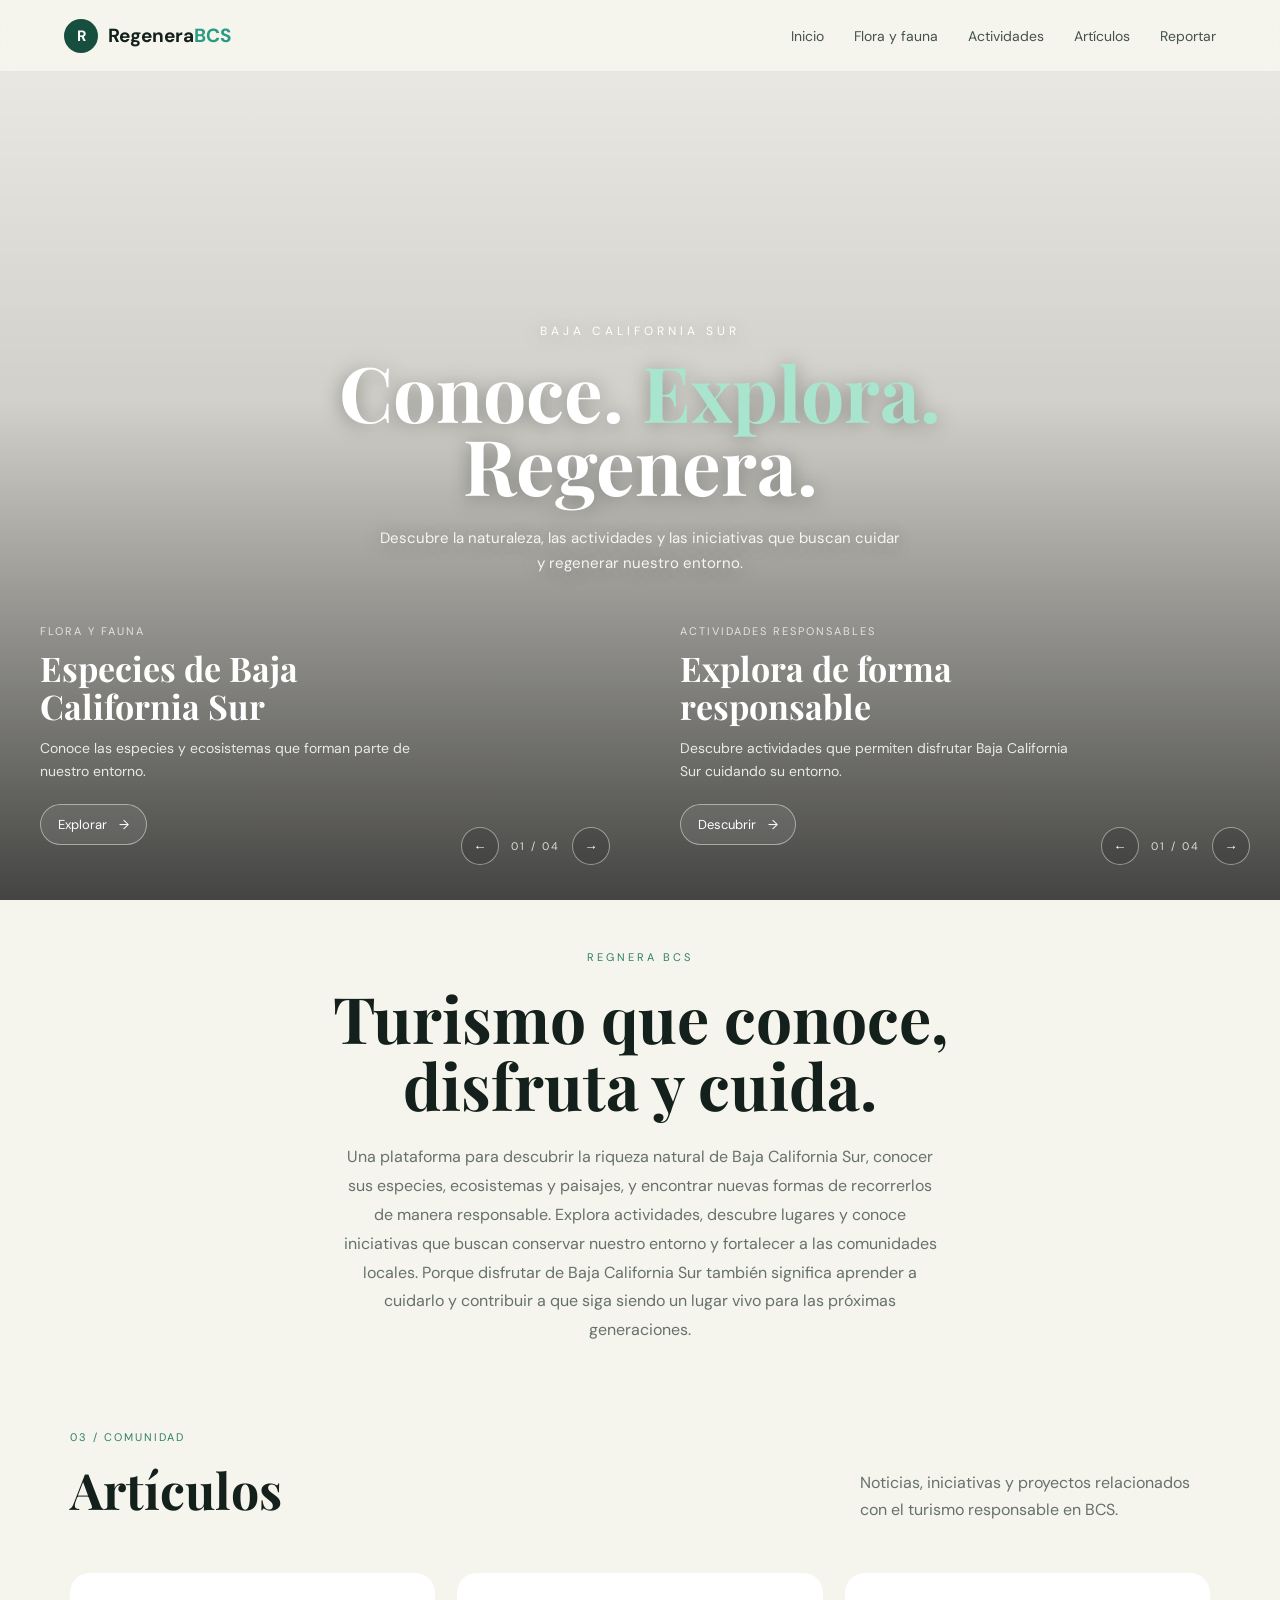
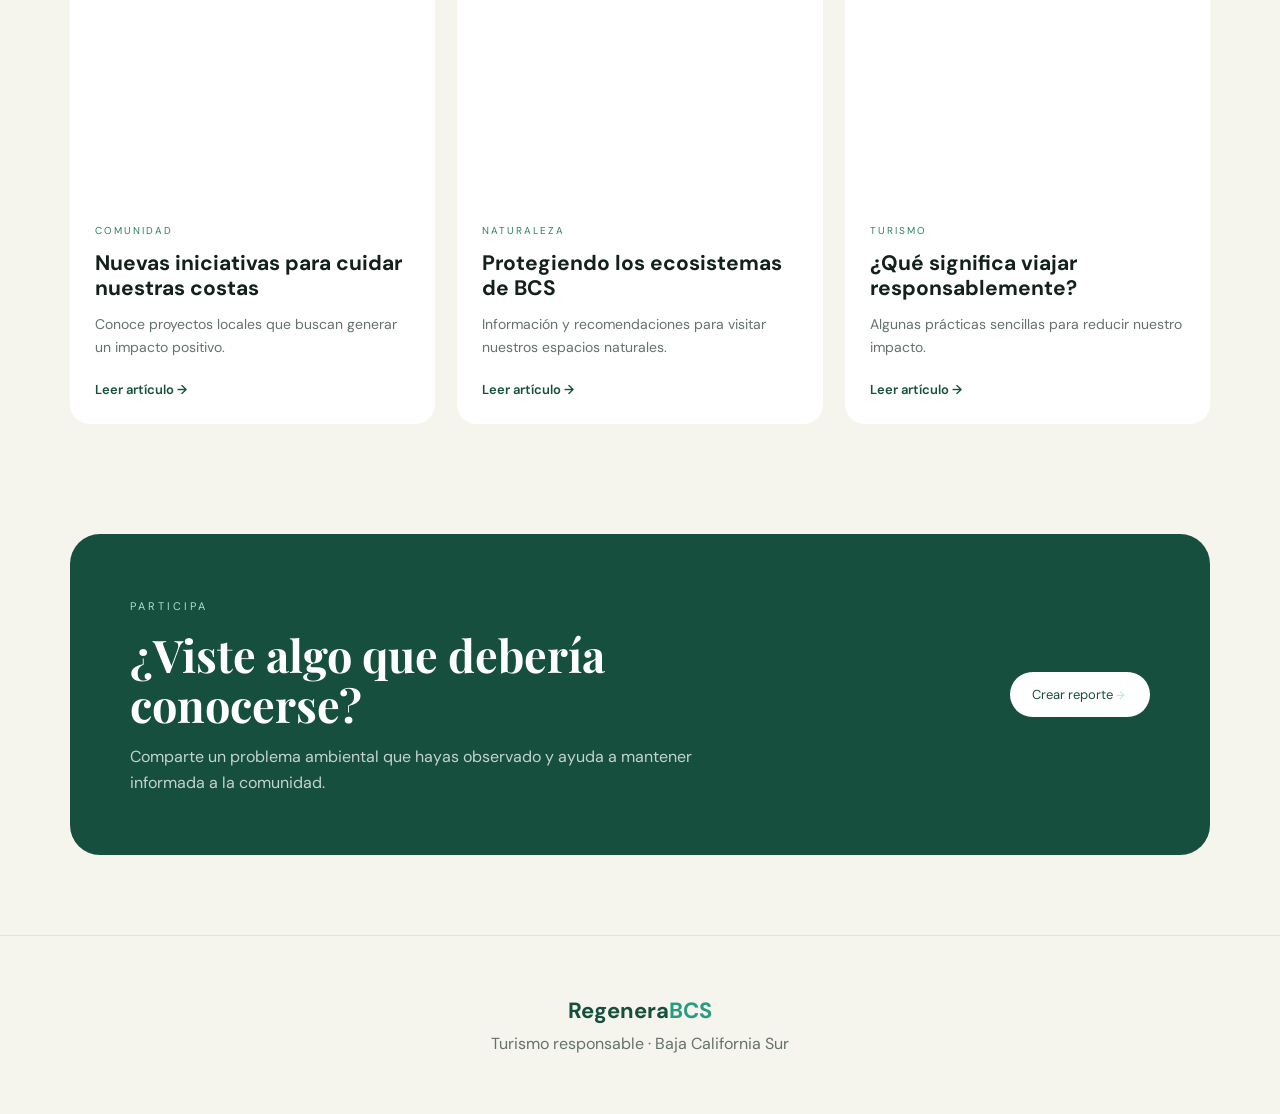
==== index.html @ f7240438 "se agrego logo.svg      se modifico la seccion flora y fauna y se movio a la parte superior" ====
<!DOCTYPE html>
<html lang="es">
<head>
    <meta charset="UTF-8">
    <meta name="viewport" content="width=device-width, initial-scale=1.0">

    <title>Regenera BCS</title>

    <link rel="stylesheet" href="style.css">
</head>

<body>

    <!-- TOPBAR -->
    <header class="topbar">

        <a href="#" class="logo">
            <span class="logo-mark">R</span>
            <span>Regenera<span>BCS</span></span>
        </a>

        <nav class="nav">
            <a href="#inicio">Inicio</a>
            <a href="#flora">Flora y fauna</a>
            <a href="#actividades">Actividades</a>
            <a href="#articulos">Artículos</a>
            <a href="#reporte">Reportar</a>
        </nav>

        <button class="menu-button" id="menuButton">
            ☰
        </button>

    </header>


    <!-- MENU MOBILE -->
    <nav class="mobile-menu" id="mobileMenu">
        <a href="#inicio">Inicio</a>
        <a href="#flora">Flora y fauna</a>
        <a href="#actividades">Actividades</a>
        <a href="#articulos">Artículos</a>
        <a href="#reporte">Reportar</a>
    </nav>


    <!-- HERO -->
    <main id="inicio">

        <section class="hero">

            <!-- TEXTO CENTRAL -->
            <div class="hero-content">

                <p class="hero-small">
                    BAJA CALIFORNIA SUR
                </p>

                <h1>
                    Conoce.
                    <span>Explora.</span>
                    Regenera.
                </h1>

                <p class="hero-description">
                    Descubre la naturaleza, las actividades y las iniciativas
                    que buscan cuidar y regenerar nuestro entorno.
                </p>

            </div>


            <!-- FLORA Y FAUNA -->
            <div class="hero-panel" id="floraPanel">

                <div class="panel-background"></div>

                <div class="panel-overlay"></div>

                <div class="panel-content">

                    <span class="panel-category">
                        Flora y fauna
                    </span>

                    <h2 id="floraTitle">
                        Especies de Baja California Sur
                    </h2>

                    <p id="floraDescription">
                        Conoce las especies y ecosistemas que forman parte
                        de nuestro entorno.
                    </p>

                    <a href="#flora" class="panel-button">
                        Explorar
                        <span>→</span>
                    </a>

                </div>

                <div class="panel-controls">

                    <button id="floraPrev">
                        ←
                    </button>

                    <div class="panel-counter">
                        <span id="floraCurrent">01</span>
                        /
                        <span id="floraTotal">04</span>
                    </div>

                    <button id="floraNext">
                        →
                    </button>

                </div>

            </div>


            <!-- ACTIVIDADES -->
            <div class="hero-panel" id="activityPanel">

                <div class="panel-background"></div>

                <div class="panel-overlay"></div>

                <div class="panel-content">

                    <span class="panel-category">
                        Actividades responsables
                    </span>

                    <h2 id="activityTitle">
                        Explora de forma responsable
                    </h2>

                    <p id="activityDescription">
                        Descubre actividades que permiten disfrutar
                        Baja California Sur cuidando su entorno.
                    </p>

                    <a href="#actividades" class="panel-button">
                        Descubrir
                        <span>→</span>
                    </a>

                </div>

                <div class="panel-controls">

                    <button id="activityPrev">
                        ←
                    </button>

                    <div class="panel-counter">
                        <span id="activityCurrent">01</span>
                        /
                        <span id="activityTotal">04</span>
                    </div>

                    <button id="activityNext">
                        →
                    </button>

                </div>

            </div>

        </section>


        <!-- INTRO -->
        <section class="intro">

            <div class="section-label">
                REGNERA BCS
            </div>

            <h2>
                Turismo que conoce,
                <br>
                disfruta y cuida.
            </h2>

            <p>
                Una plataforma para descubrir la riqueza natural de Baja California Sur, conocer sus especies, ecosistemas y paisajes, y encontrar nuevas formas de recorrerlos de manera responsable. Explora actividades, descubre lugares y conoce iniciativas que buscan conservar nuestro entorno y fortalecer a las comunidades locales. Porque disfrutar de Baja California Sur también significa aprender a cuidarlo y contribuir a que siga siendo un lugar vivo para las próximas generaciones.
            </p>

        </section>


       
        <!-- ARTICULOS -->
        <section class="articles-section" id="articulos">

            <div class="section-heading">

                <div>
                    <span>03 / COMUNIDAD</span>

                    <h2>
                        Artículos
                    </h2>
                </div>

                <p>
                    Noticias, iniciativas y proyectos relacionados
                    con el turismo responsable en BCS.
                </p>

            </div>


            <div class="articles-grid">

                <article class="article-card">

                    <div class="article-image image-one"></div>

                    <div class="article-content">

                        <span>
                            COMUNIDAD
                        </span>

                        <h3>
                            Nuevas iniciativas para cuidar nuestras costas
                        </h3>

                        <p>
                            Conoce proyectos locales que buscan generar
                            un impacto positivo.
                        </p>

                        <a href="#">
                            Leer artículo →
                        </a>

                    </div>

                </article>


                <article class="article-card">

                    <div class="article-image image-two"></div>

                    <div class="article-content">

                        <span>
                            NATURALEZA
                        </span>

                        <h3>
                            Protegiendo los ecosistemas de BCS
                        </h3>

                        <p>
                            Información y recomendaciones para visitar
                            nuestros espacios naturales.
                        </p>

                        <a href="#">
                            Leer artículo →
                        </a>

                    </div>

                </article>


                <article class="article-card">

                    <div class="article-image image-three"></div>

                    <div class="article-content">

                        <span>
                            TURISMO
                        </span>

                        <h3>
                            ¿Qué significa viajar responsablemente?
                        </h3>

                        <p>
                            Algunas prácticas sencillas para reducir
                            nuestro impacto.
                        </p>

                        <a href="#">
                            Leer artículo →
                        </a>

                    </div>

                </article>

            </div>

        </section>


        <!-- REPORTE -->
        <section class="report-section" id="reporte">

            <div>

                <span>
                    PARTICIPA
                </span>

                <h2>
                    ¿Viste algo que
                    debería conocerse?
                </h2>

                <p>
                    Comparte un problema ambiental que hayas observado
                    y ayuda a mantener informada a la comunidad.
                </p>

            </div>

            <a href="#" class="report-button">
                Crear reporte
                <span>→</span>
            </a>

        </section>

    </main>


    <!-- FOOTER -->
    <footer>

        <div class="footer-logo">
            Regenera<span>BCS</span>
        </div>

        <p>
            Turismo responsable · Baja California Sur
        </p>

    </footer>


    <script src="script.js"></script>

</body>
</html>
---- style.css ----
@import url('https://fonts.googleapis.com/css2?family=DM+Sans:wght@400;500;600;700&family=Playfair+Display:wght@500;600&display=swap');


:root {
    --green: #164f3d;
    --green-light: #2f8064;
    --cream: #f5f4ed;
    --white: #ffffff;
    --black: #14201b;
    --gray: #66716c;
}


* {
    margin: 0;
    padding: 0;
    box-sizing: border-box;
}


html {
    scroll-behavior: smooth;
}


body {
    font-family: "DM Sans", sans-serif;
    background: var(--cream);
    color: var(--black);
}


a {
    text-decoration: none;
    color: inherit;
}


/* =========================
   TOPBAR
========================= */

.topbar {
    position: fixed;
    top: 0;
    left: 0;

    width: 100%;
    height: 72px;

    padding: 0 5%;

    display: flex;
    align-items: center;
    justify-content: space-between;

    background: rgba(245, 244, 237, .85);
    backdrop-filter: blur(16px);

    border-bottom: 1px solid rgba(0,0,0,.06);

    z-index: 100;
}


.logo {
    display: flex;
    align-items: center;
    gap: 10px;

    font-weight: 700;
    font-size: 19px;
}


.logo > span:last-child span {
    color: #299b83;
}


.logo-mark {
    width: 34px;
    height: 34px;

    display: grid;
    place-items: center;

    border-radius: 50%;

    background: var(--green);
    color: white;

    font-size: 15px;
}


.nav {
    display: flex;
    gap: 30px;
}


.nav a {
    font-size: 14px;
    color: #45524c;

    transition: color .25s ease;
}


.nav a:hover {
    color: var(--green-light);
}


.menu-button {
    display: none;

    border: none;
    background: none;

    font-size: 24px;
    cursor: pointer;
}


/* =========================
   MOBILE MENU
========================= */

.mobile-menu {
    position: fixed;

    top: 72px;
    left: 0;

    width: 100%;

    padding: 20px;

    background: var(--cream);

    display: none;
    flex-direction: column;
    gap: 18px;

    z-index: 99;

    border-bottom: 1px solid rgba(0,0,0,.08);
}


.mobile-menu.active {
    display: flex;
}


/* =========================
   HERO
========================= */

.hero {
    position: relative;

    min-height: 100vh;

    padding-top: 72px;

    display: grid;

    grid-template-columns: 1fr 1fr;

    overflow: hidden;
}


/* TEXTO CENTRAL */

.hero-content {
    position: absolute;

    z-index: 20;

    left: 50%;
    top: 50%;

    transform: translate(-50%, -50%);

    width: min(700px, 80%);

    text-align: center;

    color: white;

    pointer-events: none;

    text-shadow: 0 2px 20px rgba(0,0,0,.35);
}


.hero-small {
    font-size: 12px;
    letter-spacing: 4px;

    margin-bottom: 16px;
}


.hero h1 {
    font-family: "Playfair Display", serif;

    font-size: clamp(50px, 6vw, 90px);

    line-height: .95;
}


.hero h1 span {
    color: #a9e4ce;
}


.hero-description {
    max-width: 520px;

    margin: 25px auto 0;

    font-size: 15px;

    line-height: 1.7;

    color: rgba(255,255,255,.9);
}


/* =========================
   HERO PANELS
========================= */

.hero-panel {
    position: relative;

    height: calc(100vh - 72px);

    overflow: hidden;

    color: white;

    cursor: pointer;
}


.panel-background {
    position: absolute;

    inset: -5%;

    background-size: cover;
    background-position: center;

    transition:
        opacity .9s ease,
        transform 1.4s cubic-bezier(.2,.7,.2,1);

    transform: scale(1.04);
}


.hero-panel:hover .panel-background {
    transform: scale(1.08);
}


.panel-overlay {
    position: absolute;

    inset: 0;

    background:
        linear-gradient(
            to bottom,
            rgba(0,0,0,.05),
            rgba(0,0,0,.15) 40%,
            rgba(0,0,0,.72)
        );

    z-index: 1;
}


.panel-content {
    position: absolute;

    left: 40px;
    bottom: 55px;

    max-width: 390px;

    z-index: 5;

    transition: transform .4s ease;
}


.hero-panel:hover .panel-content {
    transform: translateY(-8px);
}


.panel-category {
    display: block;

    margin-bottom: 12px;

    font-size: 11px;

    text-transform: uppercase;

    letter-spacing: 2px;

    color: rgba(255,255,255,.75);
}


.panel-content h2 {
    font-family: "Playfair Display", serif;

    font-size: 34px;

    line-height: 1.1;

    margin-bottom: 12px;
}


.panel-content p {
    font-size: 14px;

    line-height: 1.6;

    color: rgba(255,255,255,.85);

    margin-bottom: 22px;
}


.panel-button {
    display: inline-flex;

    align-items: center;
    gap: 12px;

    padding: 11px 17px;

    border: 1px solid rgba(255,255,255,.45);

    border-radius: 50px;

    font-size: 13px;

    background: rgba(255,255,255,.08);

    backdrop-filter: blur(8px);

    transition:
        background .3s ease,
        gap .3s ease;
}


.panel-button:hover {
    background: rgba(255,255,255,.2);

    gap: 18px;
}


/* CONTROLES */

.panel-controls {
    position: absolute;

    right: 30px;
    bottom: 35px;

    z-index: 10;

    display: flex;

    align-items: center;

    gap: 12px;
}


.panel-controls button {
    width: 38px;
    height: 38px;

    border-radius: 50%;

    border: 1px solid rgba(255,255,255,.45);

    background: rgba(0,0,0,.12);

    color: white;

    cursor: pointer;

    backdrop-filter: blur(8px);

    transition:
        background .25s ease,
        transform .25s ease;
}


.panel-controls button:hover {
    background: rgba(255,255,255,.2);

    transform: scale(1.08);
}


.panel-counter {
    font-size: 11px;

    letter-spacing: 2px;

    color: rgba(255,255,255,.8);
}


/* =========================
   INTRO
========================= */

.intro {
    max-width: 900px;

    margin: auto;

    padding: 50px 30px;

    text-align: center;
}


.section-label {
    color: var(--green-light);

    font-size: 11px;

    letter-spacing: 3px;

    margin-bottom: 20px;
}


.intro h2 {
    font-family: "Playfair Display", serif;

    font-size: clamp(38px, 5vw, 64px);

    line-height: 1.05;

    margin-bottom: 25px;
}


.intro p {
    max-width: 600px;

    margin: auto;

    color: var(--gray);

    line-height: 1.8;
}


/* =========================
   CONTENT
========================= */

.content-section,
.articles-section {
    max-width: 1200px;

    margin: auto;

    padding: 30px 30px;
}


.section-heading {
    display: flex;

    justify-content: space-between;

    gap: 50px;

    margin-bottom: 50px;
}


.section-heading span {
    font-size: 11px;

    letter-spacing: 2px;

    color: var(--green-light);
}


.section-heading h2 {
    font-family: "Playfair Display", serif;

    font-size: 50px;

    margin-top: 10px;
}


.section-heading p {
    max-width: 350px;

    color: var(--gray);

    line-height: 1.7;

    align-self: end;
}


.simple-placeholder {
    height: 300px;

    display: grid;
    place-items: center;

    border-radius: 25px;

    background: #e8e8df;

    color: #7b827e;
}


/* =========================
   ARTICLES
========================= */

.articles-grid {
    display: grid;

    grid-template-columns: repeat(3, 1fr);

    gap: 22px;
}


.article-card {
    overflow: hidden;

    background: white;

    border-radius: 20px;

    transition:
        transform .35s ease,
        box-shadow .35s ease;
}


.article-card:hover {
    transform: translateY(-7px);

    box-shadow: 0 20px 50px rgba(0,0,0,.08);
}


.article-image {
    height: 220px;

    background-size: cover;

    background-position: center;
}


.image-one {
    background-image:
        url("https://images.unsplash.com/photo-1516690561799-46d8f74f9abf?auto=format&fit=crop&w=1000&q=80");
}


.image-two {
    background-image:
        url("https://images.unsplash.com/photo-1469474968028-56623f02e42e?auto=format&fit=crop&w=1000&q=80");
}


.image-three {
    background-image:
        url("https://images.unsplash.com/photo-1500534623283-312aade485b7?auto=format&fit=crop&w=1000&q=80");
}


.article-content {
    padding: 25px;
}


.article-content > span {
    font-size: 10px;

    letter-spacing: 2px;

    color: var(--green-light);
}


.article-content h3 {
    margin: 12px 0;

    font-size: 21px;

    line-height: 1.2;
}


.article-content p {
    color: var(--gray);

    font-size: 14px;

    line-height: 1.6;

    margin-bottom: 20px;
}


.article-content a {
    color: var(--green);

    font-size: 13px;

    font-weight: 600;
}


/* =========================
   REPORT
========================= */

.report-section {
    max-width: 1140px;

    margin: 80px auto;

    padding: 60px;

    border-radius: 30px;

    background: var(--green);

    color: white;

    display: flex;

    justify-content: space-between;

    align-items: center;

    gap: 40px;
}


.report-section > div {
    max-width: 600px;
}


.report-section span {
    font-size: 11px;

    letter-spacing: 3px;

    color: #a9e4ce;
}


.report-section h2 {
    font-family: "Playfair Display", serif;

    font-size: 45px;

    line-height: 1.1;

    margin: 15px 0;
}


.report-section p {
    color: rgba(255,255,255,.75);

    line-height: 1.6;
}


.report-button {
    flex-shrink: 0;

    padding: 14px 22px;

    border-radius: 50px;

    background: white;

    color: var(--green);

    font-size: 13px;

    transition: transform .3s ease;
}


.report-button:hover {
    transform: translateY(-3px);
}


/* =========================
   FOOTER
========================= */

footer {
    padding: 60px 30px;

    text-align: center;

    border-top: 1px solid rgba(0,0,0,.08);

    color: var(--gray);
}


.footer-logo {
    font-size: 22px;

    font-weight: 700;

    color: var(--green);

    margin-bottom: 8px;
}


.footer-logo span {
    color: #299b83;
}


/* =========================
   RESPONSIVE
========================= */

@media (max-width: 800px) {

    .nav {
        display: none;
    }

    .menu-button {
        display: block;
    }


    .hero {
        grid-template-columns: 1fr;

        min-height: 100svh;
    }


    .hero-panel {
        height: 50svh;

        min-height: 350px;
    }


    .hero-content {
        top: 25%;

        width: 90%;
    }


    .hero h1 {
        font-size: 48px;
    }


    .hero-description {
        display: none;
    }


    .panel-content {
        left: 25px;

        bottom: 30px;

        max-width: 280px;
    }


    .panel-content h2 {
        font-size: 27px;
    }


    .panel-controls {
        right: 20px;

        bottom: 25px;
    }


    .section-heading {
        flex-direction: column;

        gap: 20px;
    }


    .section-heading h2 {
        font-size: 40px;
    }


    .articles-grid {
        grid-template-columns: 1fr;
    }


    .report-section {
        margin: 50px 20px;

        padding: 40px 30px;

        flex-direction: column;

        align-items: flex-start;
    }


    .report-section h2 {
        font-size: 38px;
    }

}


@media (max-width: 500px) {

    .hero-content {
        top: 22%;
    }


    .hero h1 {
        font-size: 42px;
    }


    .hero-small {
        letter-spacing: 2px;
    }


    .panel-content p {
        display: none;
    }


    .intro {
        padding: 100px 25px;
    }

}
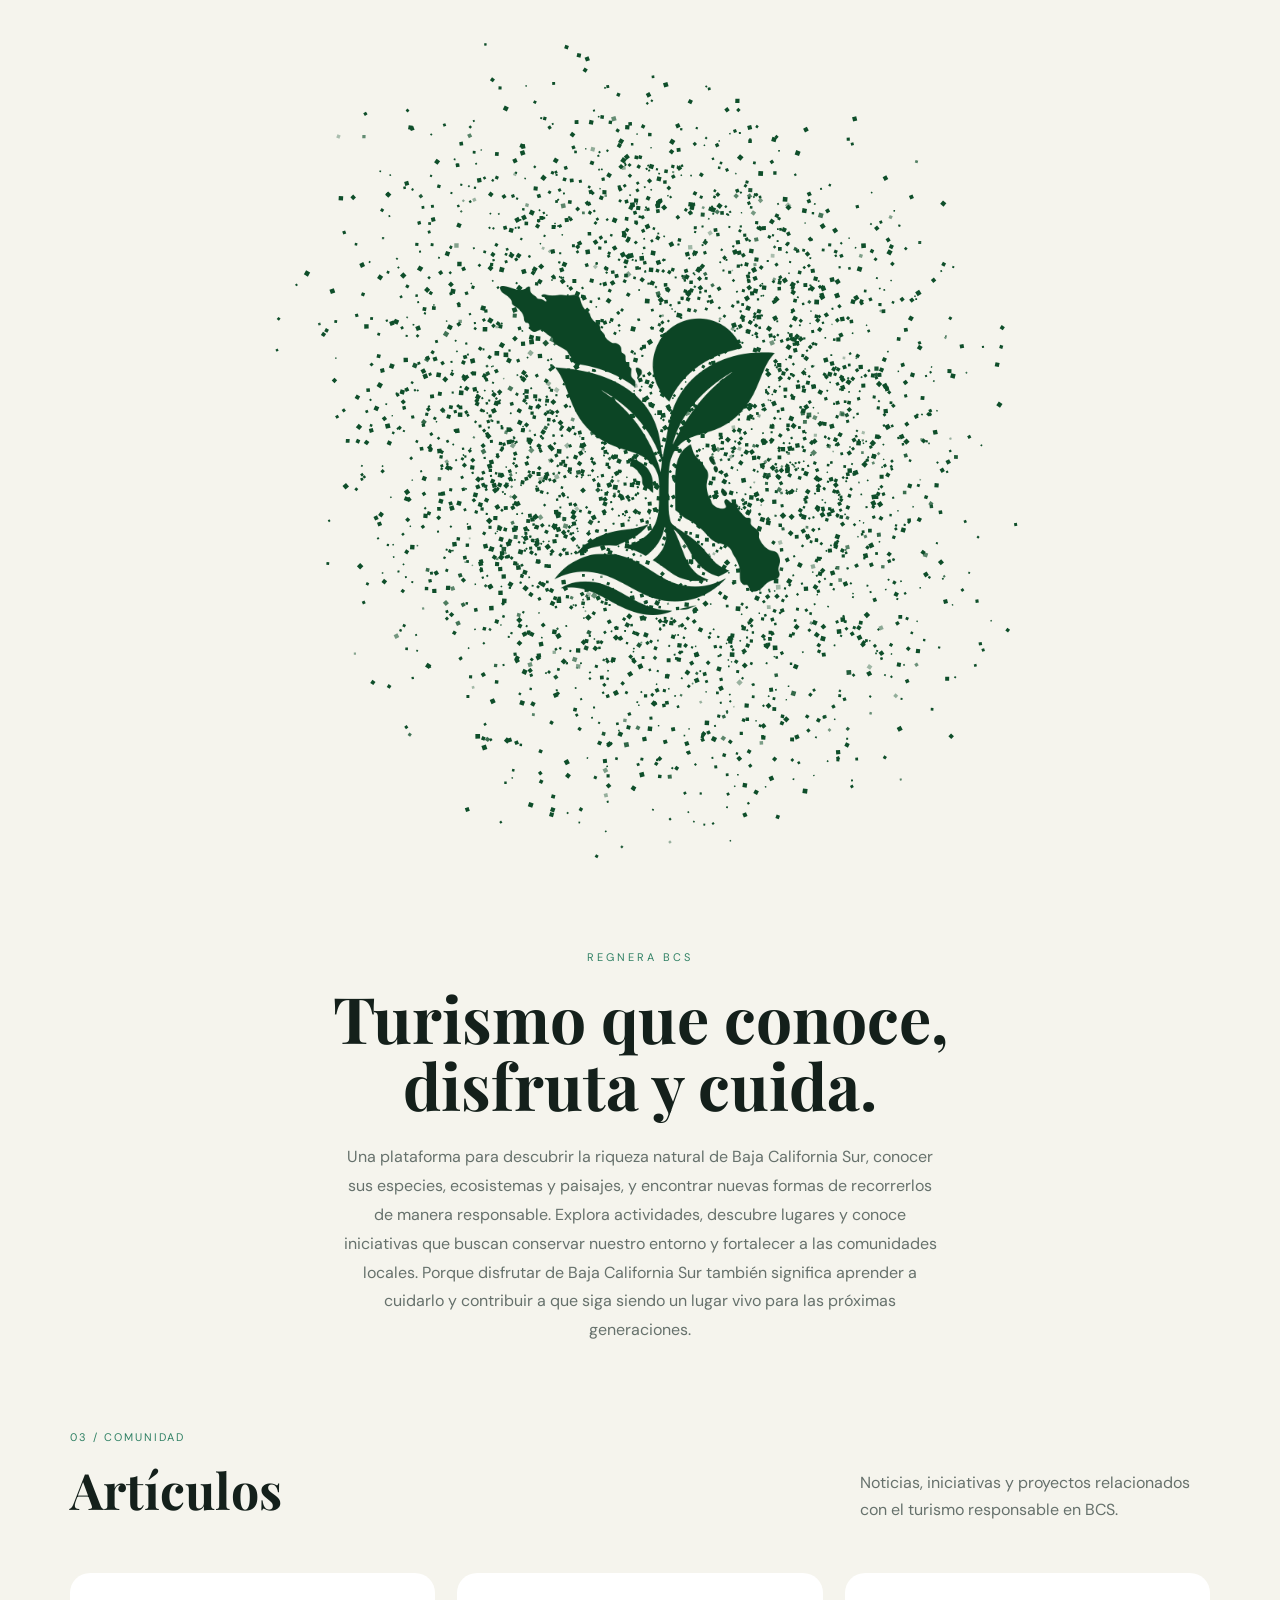
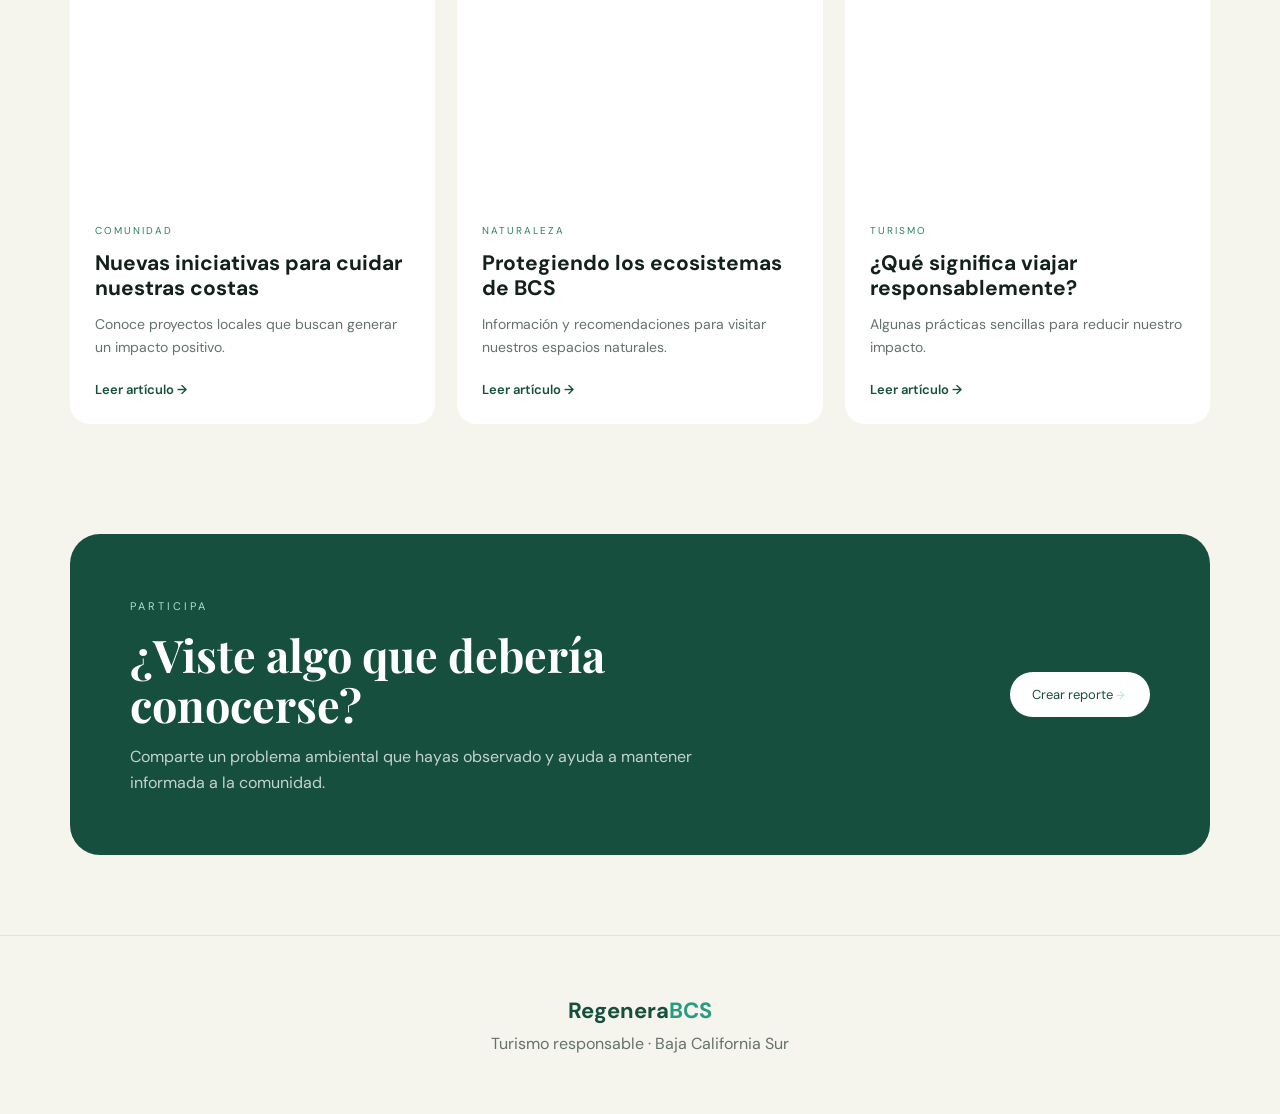
==== commit b2853bdb: "se agrego logo y splash screen sencilla" ====
--- a/index.html
+++ b/index.html
@@ -10,12 +10,20 @@
 </head>
 
 <body>
-
+    <div class="splash-screen" id="splashScreen">
+        <canvas id="splashCanvas"></canvas>
+
+        <div class="splash-logo">
+            <img src="path1521.png" alt="Regenera BCS">
+        </div>
+    </div>
     <!-- TOPBAR -->
     <header class="topbar">
 
         <a href="#" class="logo">
-            <span class="logo-mark">R</span>
+            <span class="logo-mark">
+                <img src="path1521.png" alt="Logo">
+            </span>
             <span>Regenera<span>BCS</span></span>
         </a>
 
--- a/style.css
+++ b/style.css
@@ -79,18 +79,33 @@
 
 
 .logo-mark {
-    width: 34px;
-    height: 34px;
-
-    display: grid;
-    place-items: center;
-
-    border-radius: 50%;
-
-    background: var(--green);
-    color: white;
-
-    font-size: 15px;
+    display: flex;
+    align-items: center;
+    justify-content: center;
+    flex-shrink: 0;
+    height: 38px;
+    width: auto;
+    transition: transform .35s cubic-bezier(.2,.7,.2,1);
+}
+
+.logo-mark img {
+    display: block;
+    width: auto;
+    height: 100%;
+    max-width: 100%;
+    object-fit: contain;
+    filter: brightness(.85);
+    transition:
+        transform .35s cubic-bezier(.2,.7,.2,1),
+        filter .35s ease;
+}
+
+.logo-mark:hover {
+    transform: translateY(-1px) scale(1.04);
+}
+
+.logo-mark:hover img {
+    filter: brightness(1);
 }
 
 
@@ -890,4 +905,80 @@
         padding: 100px 25px;
     }
 
+}
+
+/* =====================================================
+   SPLASH SCREEN
+===================================================== */
+
+.splash-screen {
+    position: fixed;
+    inset: 0;
+    z-index: 9999;
+    display: flex;
+    align-items: center;
+    justify-content: center;
+    background: var(--cream);
+    overflow: hidden;
+    transition:
+        opacity .9s ease,
+        visibility .9s ease;
+}
+
+.splash-screen.finished {
+    opacity: 0;
+    visibility: hidden;
+    pointer-events: none;
+}
+
+#splashCanvas {
+    position: absolute;
+    inset: 0;
+    width: 100%;
+    height: 100%;
+}
+
+.splash-logo {
+    position: relative;
+    z-index: 2;
+    width: min(280px, 55vw);
+    display: flex;
+    align-items: center;
+    justify-content: center;
+    pointer-events: none;
+}
+
+.splash-logo img {
+    display: block;
+    width: 100%;
+    height: auto;
+    object-fit: contain;
+    filter: brightness(.88);
+    opacity: 0;
+    transform: scale(.82);
+    animation: splashLogoAppear 1.2s cubic-bezier(.2,.7,.2,1) forwards;
+}
+
+@keyframes splashLogoAppear {
+    0% {
+        opacity: 0;
+        transform: scale(.82);
+    }
+
+    60% {
+        opacity: 1;
+    }
+
+    100% {
+        opacity: 1;
+        transform: scale(1);
+    }
+}
+
+@media (max-width: 500px) {
+
+    .splash-logo {
+        width: min(220px, 65vw);
+    }
+
 }
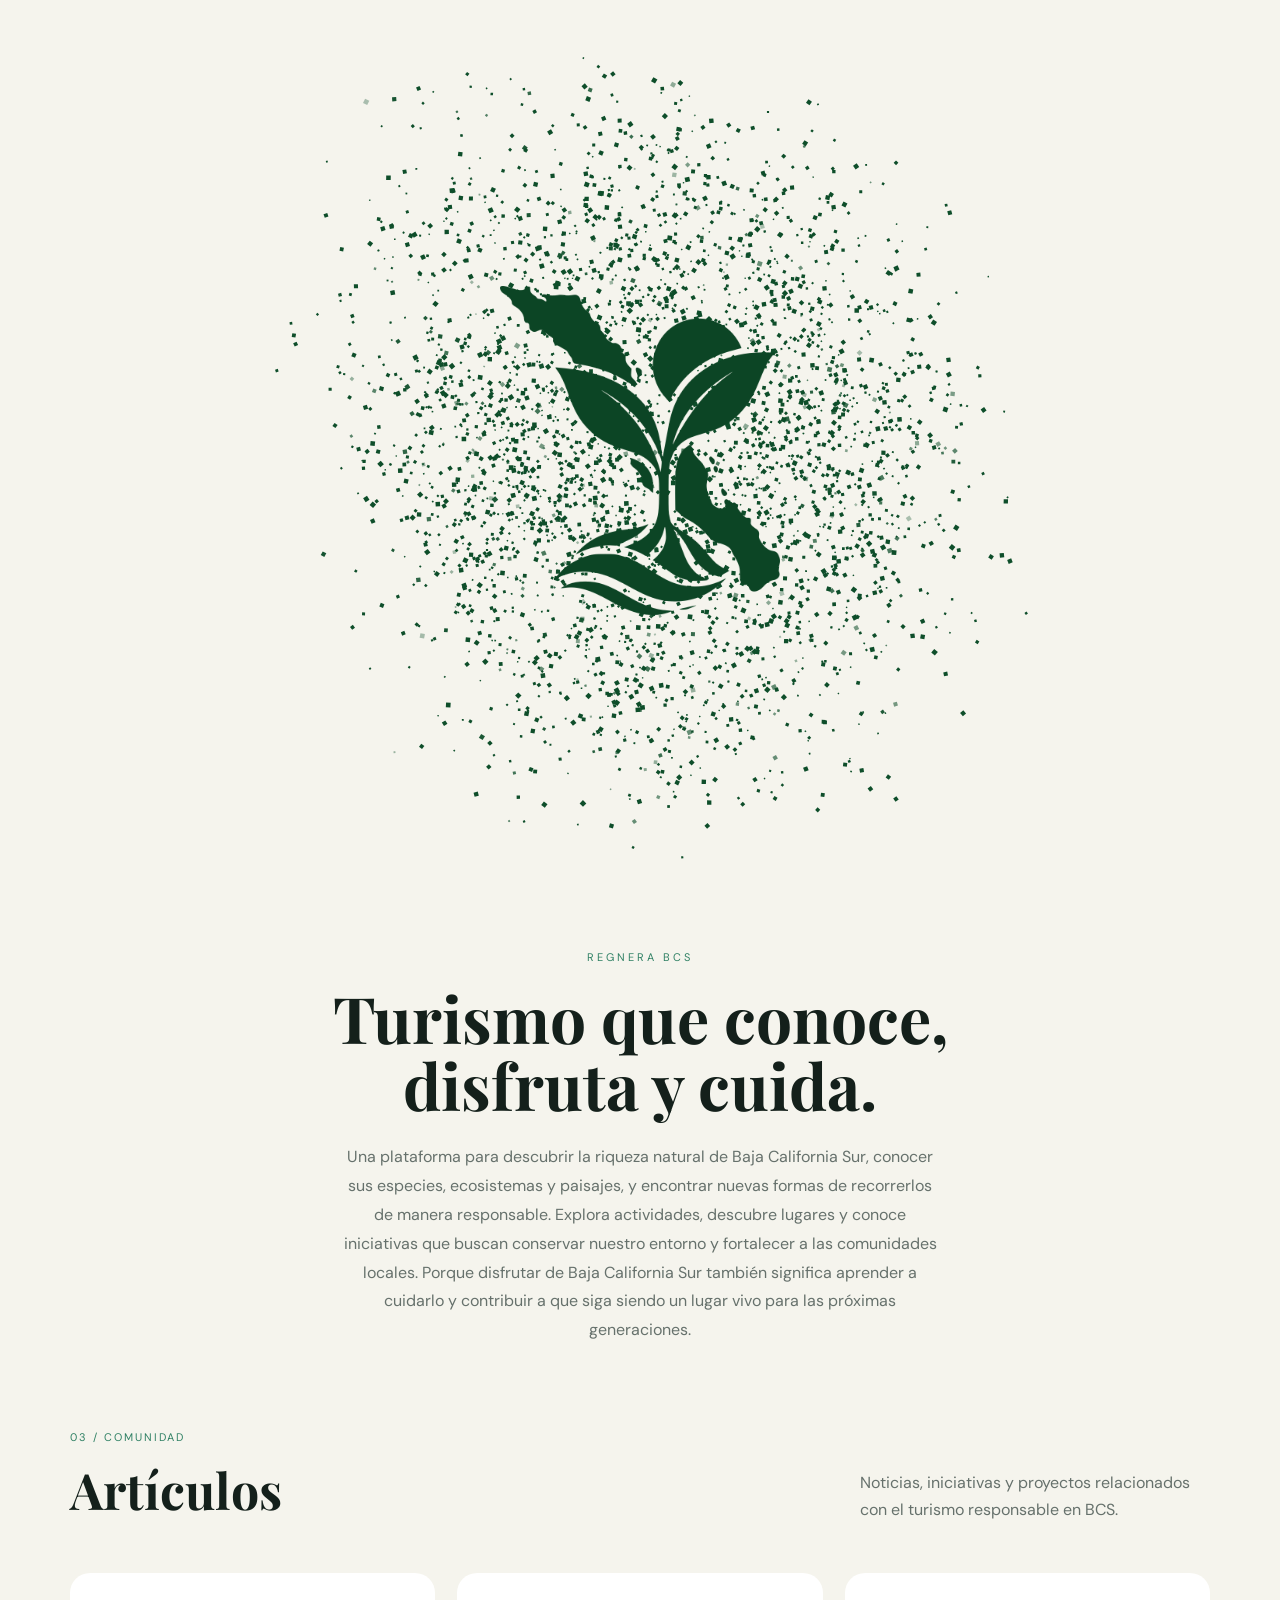
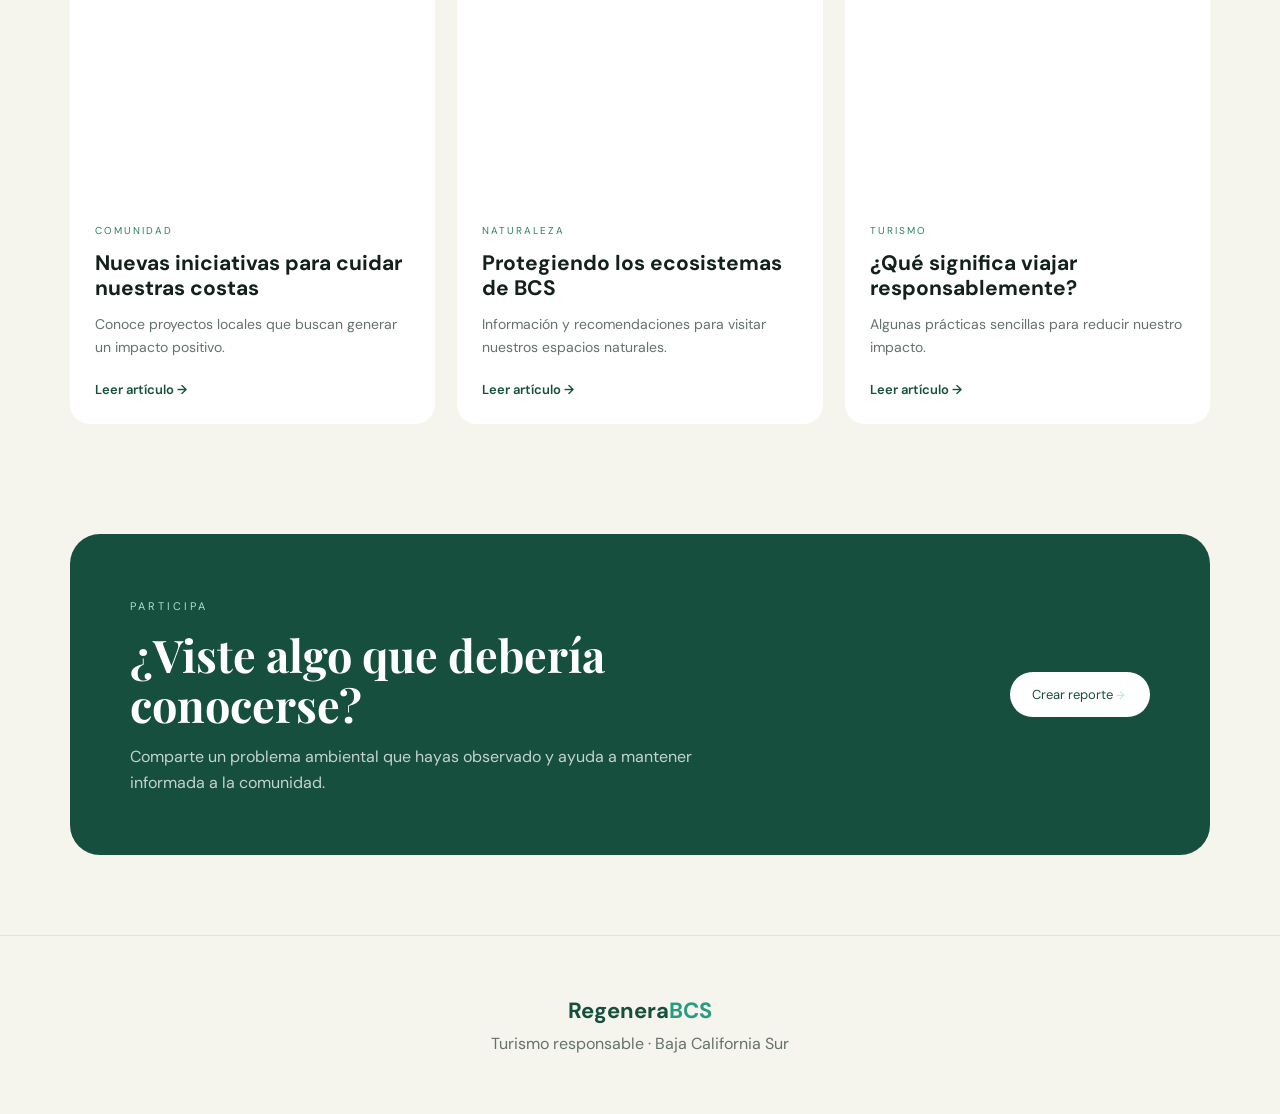
==== commit 148c8572: "feat: agregar páginas de flora, actividades y artículos" ====
--- a/index.html
+++ b/index.html
@@ -29,9 +29,9 @@
 
         <nav class="nav">
             <a href="#inicio">Inicio</a>
-            <a href="#flora">Flora y fauna</a>
-            <a href="#actividades">Actividades</a>
-            <a href="#articulos">Artículos</a>
+            <a href="flora.html">Flora y fauna</a>
+            <a href="actividades.html">Actividades</a>
+            <a href="articulos.html">Artículos</a>
             <a href="#reporte">Reportar</a>
         </nav>
 
@@ -100,7 +100,7 @@
                         de nuestro entorno.
                     </p>
 
-                    <a href="#flora" class="panel-button">
+                    <a href="flora.html" class="panel-button">
                         Explorar
                         <span>→</span>
                     </a>
@@ -150,7 +150,7 @@
                         Baja California Sur cuidando su entorno.
                     </p>
 
-                    <a href="#actividades" class="panel-button">
+                    <a href="actividades.html" class="panel-button">
                         Descubrir
                         <span>→</span>
                     </a>
@@ -210,7 +210,9 @@
                     <span>03 / COMUNIDAD</span>
 
                     <h2>
-                        Artículos
+                        <a href="articulos.html">
+                            Artículos
+                        </a>
                     </h2>
                 </div>
 
@@ -243,7 +245,7 @@
                             un impacto positivo.
                         </p>
 
-                        <a href="#">
+                        <a href="articulos.html">
                             Leer artículo →
                         </a>
 
@@ -271,7 +273,7 @@
                             nuestros espacios naturales.
                         </p>
 
-                        <a href="#">
+                        <a href="articulos.html">
                             Leer artículo →
                         </a>
 
@@ -299,7 +301,7 @@
                             nuestro impacto.
                         </p>
 
-                        <a href="#">
+                        <a href="articulos.html">
                             Leer artículo →
                         </a>
 
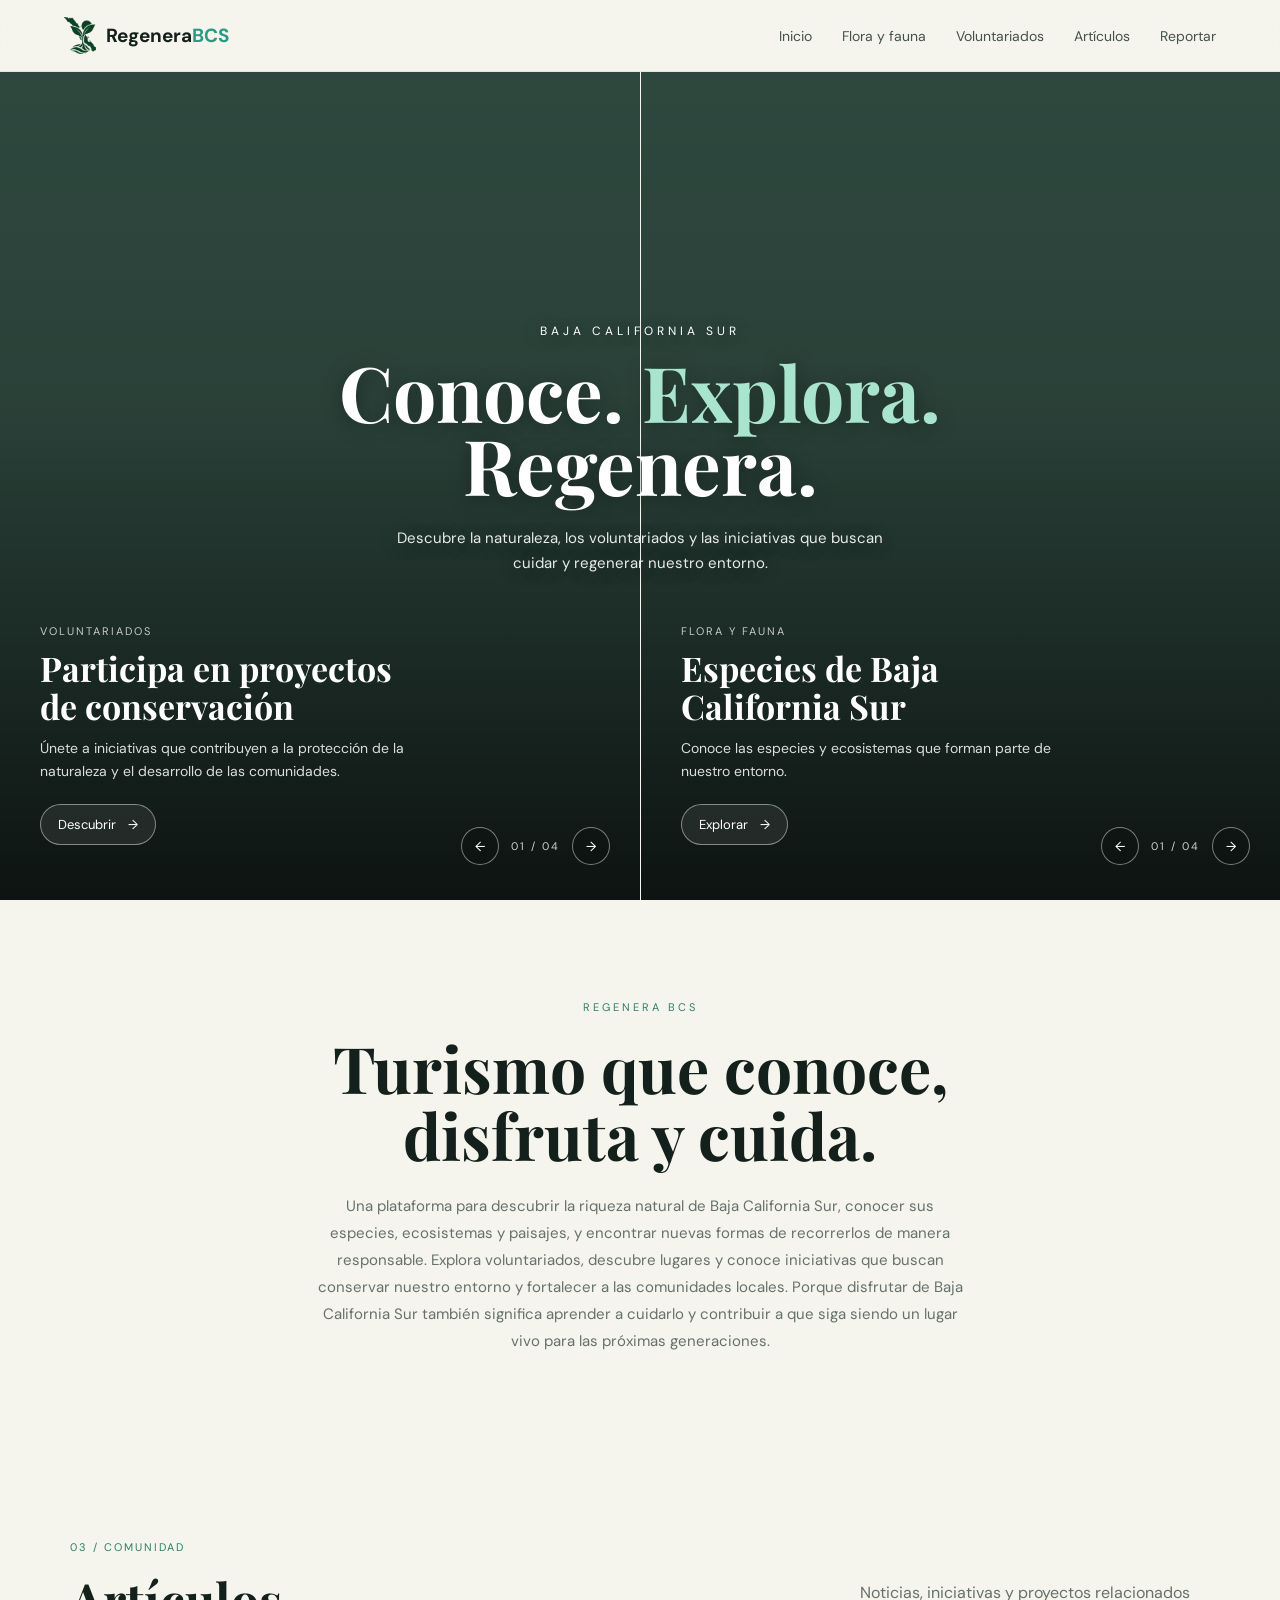
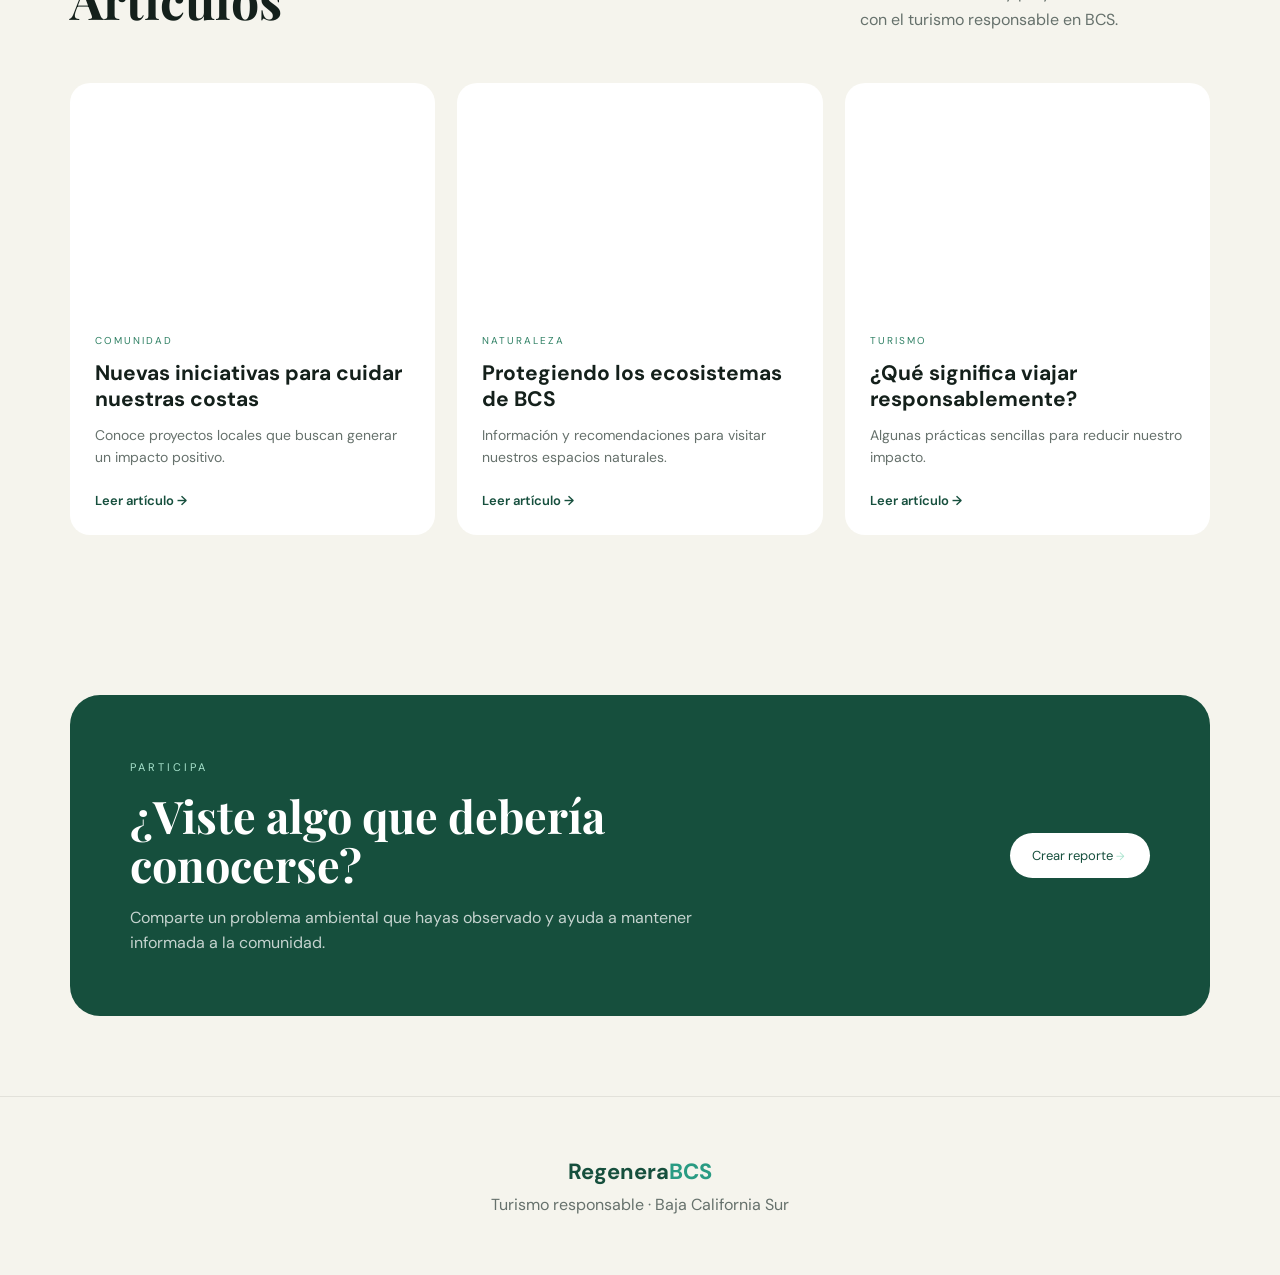
==== commit b61b6992: "cambio para fase 2 con enfoque en voluntariados por encima de actividades turisticas" ====
--- a/index.html
+++ b/index.html
@@ -1,365 +1,370 @@
 <!DOCTYPE html>
+
 <html lang="es">
+
 <head>
     <meta charset="UTF-8">
     <meta name="viewport" content="width=device-width, initial-scale=1.0">
-
     <title>Regenera BCS</title>
-
     <link rel="stylesheet" href="style.css">
 </head>
 
 <body>
-    <div class="splash-screen" id="splashScreen">
-        <canvas id="splashCanvas"></canvas>
-
-        <div class="splash-logo">
-            <img src="path1521.png" alt="Regenera BCS">
-        </div>
-    </div>
-    <!-- TOPBAR -->
-    <header class="topbar">
-
-        <a href="#" class="logo">
-            <span class="logo-mark">
-                <img src="path1521.png" alt="Logo">
-            </span>
-            <span>Regenera<span>BCS</span></span>
-        </a>
-
-        <nav class="nav">
-            <a href="#inicio">Inicio</a>
-            <a href="flora.html">Flora y fauna</a>
-            <a href="actividades.html">Actividades</a>
-            <a href="articulos.html">Artículos</a>
-            <a href="#reporte">Reportar</a>
-        </nav>
-
-        <button class="menu-button" id="menuButton">
-            ☰
-        </button>
-
-    </header>
-
-
-    <!-- MENU MOBILE -->
-    <nav class="mobile-menu" id="mobileMenu">
+<!-- TOPBAR -->
+<header class="topbar">
+
+    <a href="#inicio" class="logo">
+        <span class="logo-mark">
+            <img src="path1521.png" alt="Logo">
+        </span>
+
+        <span>
+            Regenera<span>BCS</span>
+        </span>
+    </a>
+
+    <nav class="nav">
         <a href="#inicio">Inicio</a>
-        <a href="#flora">Flora y fauna</a>
-        <a href="#actividades">Actividades</a>
-        <a href="#articulos">Artículos</a>
+        <a href="flora.html">Flora y fauna</a>
+        <a href="voluntariados.html">Voluntariados</a>
+        <a href="articulos.html">Artículos</a>
         <a href="#reporte">Reportar</a>
     </nav>
 
-
-    <!-- HERO -->
-    <main id="inicio">
-
-        <section class="hero">
-
-            <!-- TEXTO CENTRAL -->
-            <div class="hero-content">
-
-                <p class="hero-small">
-                    BAJA CALIFORNIA SUR
+    <button class="menu-button" id="menuButton">
+        ☰
+    </button>
+
+</header>
+
+
+<!-- MENU MOBILE -->
+<nav class="mobile-menu" id="mobileMenu">
+
+    <a href="#inicio">Inicio</a>
+    <a href="flora.html">Flora y fauna</a>
+    <a href="voluntariados.html">Voluntariados</a>
+    <a href="articulos.html">Artículos</a>
+    <a href="#reporte">Reportar</a>
+
+</nav>
+
+
+<!-- HERO -->
+<main id="inicio">
+
+    <section class="hero">
+
+        <!-- TEXTO CENTRAL -->
+        <div class="hero-content">
+
+            <p class="hero-small">
+                BAJA CALIFORNIA SUR
+            </p>
+
+            <h1>
+                Conoce.
+                <span>Explora.</span>
+                Regenera.
+            </h1>
+
+            <p class="hero-description">
+                Descubre la naturaleza, los voluntariados y las iniciativas
+                que buscan cuidar y regenerar nuestro entorno.
+            </p>
+
+        </div>
+
+
+        <!-- VOLUNTARIADOS -->
+        <div class="hero-panel" id="voluntariadoPanel">
+
+            <div class="panel-background"></div>
+            <div class="panel-overlay"></div>
+
+            <div class="panel-content">
+
+                <span class="panel-category">
+                    Voluntariados
+                </span>
+
+                <h2 id="voluntariadoTitle">
+                    Participa en proyectos de conservación
+                </h2>
+
+                <p id="voluntariadoDescription">
+                    Únete a iniciativas que contribuyen a la protección
+                    de la naturaleza y el desarrollo de las comunidades.
                 </p>
 
-                <h1>
-                    Conoce.
-                    <span>Explora.</span>
-                    Regenera.
-                </h1>
-
-                <p class="hero-description">
-                    Descubre la naturaleza, las actividades y las iniciativas
-                    que buscan cuidar y regenerar nuestro entorno.
+                <a href="voluntariados.html" class="panel-button">
+                    Descubrir
+                    <span>→</span>
+                </a>
+
+            </div>
+
+            <div class="panel-controls">
+
+                <button id="voluntariadoPrev">
+                    ←
+                </button>
+
+                <div class="panel-counter">
+                    <span id="voluntariadoCurrent">01</span>
+                    /
+                    <span id="voluntariadoTotal">04</span>
+                </div>
+
+                <button id="voluntariadoNext">
+                    →
+                </button>
+
+            </div>
+
+        </div>
+
+
+        <!-- FLORA Y FAUNA -->
+        <div class="hero-panel" id="floraPanel">
+
+            <div class="panel-background"></div>
+            <div class="panel-overlay"></div>
+
+            <div class="panel-content">
+
+                <span class="panel-category">
+                    Flora y fauna
+                </span>
+
+                <h2 id="floraTitle">
+                    Especies de Baja California Sur
+                </h2>
+
+                <p id="floraDescription">
+                    Conoce las especies y ecosistemas que forman parte
+                    de nuestro entorno.
                 </p>
 
-            </div>
-
-
-            <!-- FLORA Y FAUNA -->
-            <div class="hero-panel" id="floraPanel">
-
-                <div class="panel-background"></div>
-
-                <div class="panel-overlay"></div>
-
-                <div class="panel-content">
-
-                    <span class="panel-category">
-                        Flora y fauna
+                <a href="flora.html" class="panel-button">
+                    Explorar
+                    <span>→</span>
+                </a>
+
+            </div>
+
+            <div class="panel-controls">
+
+                <button id="floraPrev">
+                    ←
+                </button>
+
+                <div class="panel-counter">
+                    <span id="floraCurrent">01</span>
+                    /
+                    <span id="floraTotal">04</span>
+                </div>
+
+                <button id="floraNext">
+                    →
+                </button>
+
+            </div>
+
+        </div>
+
+    </section>
+
+
+    <!-- INTRO -->
+    <section class="intro">
+
+        <div class="section-label">
+            REGENERA BCS
+        </div>
+
+        <h2>
+            Turismo que conoce,
+            <br>
+            disfruta y cuida.
+        </h2>
+
+        <p>
+            Una plataforma para descubrir la riqueza natural de Baja
+            California Sur, conocer sus especies, ecosistemas y paisajes,
+            y encontrar nuevas formas de recorrerlos de manera responsable.
+            Explora voluntariados, descubre lugares y conoce iniciativas
+            que buscan conservar nuestro entorno y fortalecer a las
+            comunidades locales. Porque disfrutar de Baja California Sur
+            también significa aprender a cuidarlo y contribuir a que siga
+            siendo un lugar vivo para las próximas generaciones.
+        </p>
+
+    </section>
+
+
+    <!-- ARTICULOS -->
+    <section class="articles-section" id="articulos">
+
+        <div class="section-heading">
+
+            <div>
+
+                <span>03 / COMUNIDAD</span>
+
+                <h2>
+                    <a href="articulos.html">
+                        Artículos
+                    </a>
+                </h2>
+
+            </div>
+
+            <p>
+                Noticias, iniciativas y proyectos relacionados
+                con el turismo responsable en BCS.
+            </p>
+
+        </div>
+
+
+        <div class="articles-grid">
+
+            <article class="article-card">
+
+                <div class="article-image image-one"></div>
+
+                <div class="article-content">
+
+                    <span>
+                        COMUNIDAD
                     </span>
 
-                    <h2 id="floraTitle">
-                        Especies de Baja California Sur
-                    </h2>
-
-                    <p id="floraDescription">
-                        Conoce las especies y ecosistemas que forman parte
-                        de nuestro entorno.
+                    <h3>
+                        Nuevas iniciativas para cuidar nuestras costas
+                    </h3>
+
+                    <p>
+                        Conoce proyectos locales que buscan generar
+                        un impacto positivo.
                     </p>
 
-                    <a href="flora.html" class="panel-button">
-                        Explorar
-                        <span>→</span>
+                    <a href="articulos.html">
+                        Leer artículo →
                     </a>
 
                 </div>
 
-                <div class="panel-controls">
-
-                    <button id="floraPrev">
-                        ←
-                    </button>
-
-                    <div class="panel-counter">
-                        <span id="floraCurrent">01</span>
-                        /
-                        <span id="floraTotal">04</span>
-                    </div>
-
-                    <button id="floraNext">
-                        →
-                    </button>
-
-                </div>
-
-            </div>
-
-
-            <!-- ACTIVIDADES -->
-            <div class="hero-panel" id="activityPanel">
-
-                <div class="panel-background"></div>
-
-                <div class="panel-overlay"></div>
-
-                <div class="panel-content">
-
-                    <span class="panel-category">
-                        Actividades responsables
+            </article>
+
+
+            <article class="article-card">
+
+                <div class="article-image image-two"></div>
+
+                <div class="article-content">
+
+                    <span>
+                        NATURALEZA
                     </span>
 
-                    <h2 id="activityTitle">
-                        Explora de forma responsable
-                    </h2>
-
-                    <p id="activityDescription">
-                        Descubre actividades que permiten disfrutar
-                        Baja California Sur cuidando su entorno.
+                    <h3>
+                        Protegiendo los ecosistemas de BCS
+                    </h3>
+
+                    <p>
+                        Información y recomendaciones para visitar
+                        nuestros espacios naturales.
                     </p>
 
-                    <a href="actividades.html" class="panel-button">
-                        Descubrir
-                        <span>→</span>
+                    <a href="articulos.html">
+                        Leer artículo →
                     </a>
 
                 </div>
 
-                <div class="panel-controls">
-
-                    <button id="activityPrev">
-                        ←
-                    </button>
-
-                    <div class="panel-counter">
-                        <span id="activityCurrent">01</span>
-                        /
-                        <span id="activityTotal">04</span>
-                    </div>
-
-                    <button id="activityNext">
-                        →
-                    </button>
-
-                </div>
-
-            </div>
-
-        </section>
-
-
-        <!-- INTRO -->
-        <section class="intro">
-
-            <div class="section-label">
-                REGNERA BCS
-            </div>
+            </article>
+
+
+            <article class="article-card">
+
+                <div class="article-image image-three"></div>
+
+                <div class="article-content">
+
+                    <span>
+                        TURISMO
+                    </span>
+
+                    <h3>
+                        ¿Qué significa viajar responsablemente?
+                    </h3>
+
+                    <p>
+                        Algunas prácticas sencillas para reducir
+                        nuestro impacto.
+                    </p>
+
+                    <a href="articulos.html">
+                        Leer artículo →
+                    </a>
+
+                </div>
+
+            </article>
+
+        </div>
+
+    </section>
+
+
+    <!-- REPORTE -->
+    <section class="report-section" id="reporte">
+
+        <div>
+
+            <span>
+                PARTICIPA
+            </span>
 
             <h2>
-                Turismo que conoce,
-                <br>
-                disfruta y cuida.
+                ¿Viste algo que
+                debería conocerse?
             </h2>
 
             <p>
-                Una plataforma para descubrir la riqueza natural de Baja California Sur, conocer sus especies, ecosistemas y paisajes, y encontrar nuevas formas de recorrerlos de manera responsable. Explora actividades, descubre lugares y conoce iniciativas que buscan conservar nuestro entorno y fortalecer a las comunidades locales. Porque disfrutar de Baja California Sur también significa aprender a cuidarlo y contribuir a que siga siendo un lugar vivo para las próximas generaciones.
+                Comparte un problema ambiental que hayas observado
+                y ayuda a mantener informada a la comunidad.
             </p>
 
-        </section>
-
-
-       
-        <!-- ARTICULOS -->
-        <section class="articles-section" id="articulos">
-
-            <div class="section-heading">
-
-                <div>
-                    <span>03 / COMUNIDAD</span>
-
-                    <h2>
-                        <a href="articulos.html">
-                            Artículos
-                        </a>
-                    </h2>
-                </div>
-
-                <p>
-                    Noticias, iniciativas y proyectos relacionados
-                    con el turismo responsable en BCS.
-                </p>
-
-            </div>
-
-
-            <div class="articles-grid">
-
-                <article class="article-card">
-
-                    <div class="article-image image-one"></div>
-
-                    <div class="article-content">
-
-                        <span>
-                            COMUNIDAD
-                        </span>
-
-                        <h3>
-                            Nuevas iniciativas para cuidar nuestras costas
-                        </h3>
-
-                        <p>
-                            Conoce proyectos locales que buscan generar
-                            un impacto positivo.
-                        </p>
-
-                        <a href="articulos.html">
-                            Leer artículo →
-                        </a>
-
-                    </div>
-
-                </article>
-
-
-                <article class="article-card">
-
-                    <div class="article-image image-two"></div>
-
-                    <div class="article-content">
-
-                        <span>
-                            NATURALEZA
-                        </span>
-
-                        <h3>
-                            Protegiendo los ecosistemas de BCS
-                        </h3>
-
-                        <p>
-                            Información y recomendaciones para visitar
-                            nuestros espacios naturales.
-                        </p>
-
-                        <a href="articulos.html">
-                            Leer artículo →
-                        </a>
-
-                    </div>
-
-                </article>
-
-
-                <article class="article-card">
-
-                    <div class="article-image image-three"></div>
-
-                    <div class="article-content">
-
-                        <span>
-                            TURISMO
-                        </span>
-
-                        <h3>
-                            ¿Qué significa viajar responsablemente?
-                        </h3>
-
-                        <p>
-                            Algunas prácticas sencillas para reducir
-                            nuestro impacto.
-                        </p>
-
-                        <a href="articulos.html">
-                            Leer artículo →
-                        </a>
-
-                    </div>
-
-                </article>
-
-            </div>
-
-        </section>
-
-
-        <!-- REPORTE -->
-        <section class="report-section" id="reporte">
-
-            <div>
-
-                <span>
-                    PARTICIPA
-                </span>
-
-                <h2>
-                    ¿Viste algo que
-                    debería conocerse?
-                </h2>
-
-                <p>
-                    Comparte un problema ambiental que hayas observado
-                    y ayuda a mantener informada a la comunidad.
-                </p>
-
-            </div>
-
-            <a href="#" class="report-button">
-                Crear reporte
-                <span>→</span>
-            </a>
-
-        </section>
-
-    </main>
-
-
-    <!-- FOOTER -->
-    <footer>
-
-        <div class="footer-logo">
-            Regenera<span>BCS</span>
-        </div>
-
-        <p>
-            Turismo responsable · Baja California Sur
-        </p>
-
-    </footer>
-
-
-    <script src="script.js"></script>
+        </div>
+
+        <a href="#" class="report-button">
+            Crear reporte
+            <span>→</span>
+        </a>
+
+    </section>
+
+</main>
+
+
+<!-- FOOTER -->
+<footer>
+
+    <div class="footer-logo">
+        Regenera<span>BCS</span>
+    </div>
+
+    <p>
+        Turismo responsable · Baja California Sur
+    </p>
+
+</footer>
+
+
+<script src="script.js"></script>
 
 </body>
-</html>+
+</html>
--- a/style.css
+++ b/style.css
@@ -1,5 +1,9 @@
+
 @import url('https://fonts.googleapis.com/css2?family=DM+Sans:wght@400;500;600;700&family=Playfair+Display:wght@500;600&display=swap');
 
+/* =========================
+   VARIABLES
+========================= */
 
 :root {
     --green: #164f3d;
@@ -10,6 +14,9 @@
     --gray: #66716c;
 }
 
+/* =========================
+   RESET
+========================= */
 
 * {
     margin: 0;
@@ -17,11 +24,9 @@
     box-sizing: border-box;
 }
 
-
 html {
     scroll-behavior: smooth;
 }
-
 
 body {
     font-family: "DM Sans", sans-serif;
@@ -29,12 +34,14 @@
     color: var(--black);
 }
 
-
 a {
     text-decoration: none;
     color: inherit;
 }
 
+button {
+    font-family: inherit;
+}
 
 /* =========================
    TOPBAR
@@ -44,24 +51,21 @@
     position: fixed;
     top: 0;
     left: 0;
-
     width: 100%;
     height: 72px;
-
     padding: 0 5%;
 
     display: flex;
     align-items: center;
     justify-content: space-between;
 
-    background: rgba(245, 244, 237, .85);
+    background: rgba(245, 244, 237, 0.85);
     backdrop-filter: blur(16px);
 
-    border-bottom: 1px solid rgba(0,0,0,.06);
+    border-bottom: 1px solid rgba(0, 0, 0, 0.06);
 
     z-index: 100;
 }
-
 
 .logo {
     display: flex;
@@ -72,32 +76,38 @@
     font-size: 19px;
 }
 
-
 .logo > span:last-child span {
     color: #299b83;
 }
-
 
 .logo-mark {
     display: flex;
     align-items: center;
     justify-content: center;
+
     flex-shrink: 0;
+
     height: 38px;
     width: auto;
-    transition: transform .35s cubic-bezier(.2,.7,.2,1);
+
+    transition:
+        transform 0.35s cubic-bezier(.2, .7, .2, 1);
 }
 
 .logo-mark img {
     display: block;
+
     width: auto;
     height: 100%;
     max-width: 100%;
+
     object-fit: contain;
-    filter: brightness(.85);
+
+    filter: brightness(0.85);
+
     transition:
-        transform .35s cubic-bezier(.2,.7,.2,1),
-        filter .35s ease;
+        transform 0.35s cubic-bezier(.2, .7, .2, 1),
+        filter 0.35s ease;
 }
 
 .logo-mark:hover {
@@ -108,25 +118,50 @@
     filter: brightness(1);
 }
 
+/* =========================
+   NAV
+========================= */
 
 .nav {
     display: flex;
     gap: 30px;
 }
 
-
 .nav a {
+    position: relative;
+
     font-size: 14px;
     color: #45524c;
 
-    transition: color .25s ease;
-}
-
+    transition: color 0.25s ease;
+}
+
+.nav a::after {
+    content: "";
+
+    position: absolute;
+    left: 0;
+    bottom: -6px;
+
+    width: 0;
+    height: 1px;
+
+    background: var(--green-light);
+
+    transition: width 0.25s ease;
+}
 
 .nav a:hover {
     color: var(--green-light);
 }
 
+.nav a:hover::after {
+    width: 100%;
+}
+
+/* =========================
+   MOBILE BUTTON
+========================= */
 
 .menu-button {
     display: none;
@@ -135,9 +170,10 @@
     background: none;
 
     font-size: 24px;
+    color: var(--black);
+
     cursor: pointer;
 }
-
 
 /* =========================
    MOBILE MENU
@@ -161,15 +197,18 @@
 
     z-index: 99;
 
-    border-bottom: 1px solid rgba(0,0,0,.08);
-}
-
+    border-bottom: 1px solid rgba(0, 0, 0, 0.08);
+}
+
+.mobile-menu a {
+    font-size: 15px;
+    color: var(--black);
+}
 
 .mobile-menu.active {
     display: flex;
 }
 
-
 /* =========================
    HERO
 ========================= */
@@ -178,18 +217,22 @@
     position: relative;
 
     min-height: 100vh;
-
     padding-top: 72px;
 
     display: grid;
 
+    /*
+       Dos paneles:
+       Voluntariados | Flora y fauna
+    */
     grid-template-columns: 1fr 1fr;
 
     overflow: hidden;
 }
 
-
-/* TEXTO CENTRAL */
+/* =========================
+   TEXTO CENTRAL DEL HERO
+========================= */
 
 .hero-content {
     position: absolute;
@@ -209,32 +252,29 @@
 
     pointer-events: none;
 
-    text-shadow: 0 2px 20px rgba(0,0,0,.35);
-}
-
+    text-shadow: 0 2px 20px rgba(0, 0, 0, 0.35);
+}
 
 .hero-small {
     font-size: 12px;
+
     letter-spacing: 4px;
 
     margin-bottom: 16px;
 }
-
 
 .hero h1 {
     font-family: "Playfair Display", serif;
 
     font-size: clamp(50px, 6vw, 90px);
 
-    line-height: .95;
-}
-
+    line-height: 0.95;
+}
 
 .hero h1 span {
     color: #a9e4ce;
 }
 
-
 .hero-description {
     max-width: 520px;
 
@@ -244,9 +284,8 @@
 
     line-height: 1.7;
 
-    color: rgba(255,255,255,.9);
-}
-
+    color: rgba(255, 255, 255, 0.9);
+}
 
 /* =========================
    HERO PANELS
@@ -257,6 +296,8 @@
 
     height: calc(100vh - 72px);
 
+    min-width: 0;
+
     overflow: hidden;
 
     color: white;
@@ -264,27 +305,45 @@
     cursor: pointer;
 }
 
+/*
+   El segundo panel tiene una separación
+   muy sutil entre ambos.
+*/
+
+#floraPanel {
+    border-left: 1px solid rgba(255, 255, 255, 0.15);
+}
+
+/* =========================
+   PANEL BACKGROUND
+========================= */
 
 .panel-background {
     position: absolute;
 
     inset: -5%;
 
+    background-color: #314c42;
+
     background-size: cover;
     background-position: center;
 
     transition:
-        opacity .9s ease,
-        transform 1.4s cubic-bezier(.2,.7,.2,1);
+        opacity 0.9s ease,
+        transform 1.4s cubic-bezier(.2, .7, .2, 1);
 
     transform: scale(1.04);
-}
-
+
+    z-index: 0;
+}
 
 .hero-panel:hover .panel-background {
     transform: scale(1.08);
 }
 
+/* =========================
+   PANEL OVERLAY
+========================= */
 
 .panel-overlay {
     position: absolute;
@@ -294,34 +353,37 @@
     background:
         linear-gradient(
             to bottom,
-            rgba(0,0,0,.05),
-            rgba(0,0,0,.15) 40%,
-            rgba(0,0,0,.72)
+            rgba(0, 0, 0, 0.05),
+            rgba(0, 0, 0, 0.15) 40%,
+            rgba(0, 0, 0, 0.75)
         );
 
     z-index: 1;
 }
 
+/* =========================
+   PANEL CONTENT
+========================= */
 
 .panel-content {
     position: absolute;
 
     left: 40px;
+    right: 30px;
     bottom: 55px;
 
     max-width: 390px;
 
     z-index: 5;
 
-    transition: transform .4s ease;
-}
-
+    transition:
+        transform 0.4s ease;
+}
 
 .hero-panel:hover .panel-content {
     transform: translateY(-8px);
 }
 
-
 .panel-category {
     display: block;
 
@@ -333,9 +395,8 @@
 
     letter-spacing: 2px;
 
-    color: rgba(255,255,255,.75);
-}
-
+    color: rgba(255, 255, 255, 0.75);
+}
 
 .panel-content h2 {
     font-family: "Playfair Display", serif;
@@ -347,50 +408,56 @@
     margin-bottom: 12px;
 }
 
-
 .panel-content p {
     font-size: 14px;
 
     line-height: 1.6;
 
-    color: rgba(255,255,255,.85);
+    color: rgba(255, 255, 255, 0.85);
 
     margin-bottom: 22px;
 }
 
+/* =========================
+   PANEL BUTTON
+========================= */
 
 .panel-button {
     display: inline-flex;
 
     align-items: center;
+
     gap: 12px;
 
     padding: 11px 17px;
 
-    border: 1px solid rgba(255,255,255,.45);
+    border: 1px solid rgba(255, 255, 255, 0.45);
 
     border-radius: 50px;
 
     font-size: 13px;
 
-    background: rgba(255,255,255,.08);
+    background: rgba(255, 255, 255, 0.08);
 
     backdrop-filter: blur(8px);
 
     transition:
-        background .3s ease,
-        gap .3s ease;
-}
-
+        background 0.3s ease,
+        gap 0.3s ease,
+        transform 0.3s ease;
+}
 
 .panel-button:hover {
-    background: rgba(255,255,255,.2);
+    background: rgba(255, 255, 255, 0.2);
 
     gap: 18px;
-}
-
-
-/* CONTROLES */
+
+    transform: translateY(-2px);
+}
+
+/* =========================
+   CONTROLES DEL PANEL
+========================= */
 
 .panel-controls {
     position: absolute;
@@ -406,7 +473,6 @@
 
     gap: 12px;
 }
-
 
 .panel-controls button {
     width: 38px;
@@ -414,9 +480,9 @@
 
     border-radius: 50%;
 
-    border: 1px solid rgba(255,255,255,.45);
-
-    background: rgba(0,0,0,.12);
+    border: 1px solid rgba(255, 255, 255, 0.45);
+
+    background: rgba(0, 0, 0, 0.12);
 
     color: white;
 
@@ -425,26 +491,27 @@
     backdrop-filter: blur(8px);
 
     transition:
-        background .25s ease,
-        transform .25s ease;
-}
-
+        background 0.25s ease,
+        transform 0.25s ease;
+}
 
 .panel-controls button:hover {
-    background: rgba(255,255,255,.2);
+    background: rgba(255, 255, 255, 0.2);
 
     transform: scale(1.08);
 }
 
+.panel-controls button:active {
+    transform: scale(0.95);
+}
 
 .panel-counter {
     font-size: 11px;
 
     letter-spacing: 2px;
 
-    color: rgba(255,255,255,.8);
-}
-
+    color: rgba(255, 255, 255, 0.8);
+}
 
 /* =========================
    INTRO
@@ -455,11 +522,10 @@
 
     margin: auto;
 
-    padding: 50px 30px;
+    padding: 100px 30px;
 
     text-align: center;
 }
-
 
 .section-label {
     color: var(--green-light);
@@ -471,7 +537,6 @@
     margin-bottom: 20px;
 }
 
-
 .intro h2 {
     font-family: "Playfair Display", serif;
 
@@ -482,17 +547,17 @@
     margin-bottom: 25px;
 }
 
-
 .intro p {
-    max-width: 600px;
+    max-width: 650px;
 
     margin: auto;
 
     color: var(--gray);
 
     line-height: 1.8;
-}
-
+
+    font-size: 15px;
+}
 
 /* =========================
    CONTENT
@@ -504,9 +569,8 @@
 
     margin: auto;
 
-    padding: 30px 30px;
-}
-
+    padding: 30px;
+}
 
 .section-heading {
     display: flex;
@@ -518,7 +582,6 @@
     margin-bottom: 50px;
 }
 
-
 .section-heading span {
     font-size: 11px;
 
@@ -527,7 +590,6 @@
     color: var(--green-light);
 }
 
-
 .section-heading h2 {
     font-family: "Playfair Display", serif;
 
@@ -536,7 +598,6 @@
     margin-top: 10px;
 }
 
-
 .section-heading p {
     max-width: 350px;
 
@@ -547,11 +608,11 @@
     align-self: end;
 }
 
-
 .simple-placeholder {
     height: 300px;
 
     display: grid;
+
     place-items: center;
 
     border-radius: 25px;
@@ -561,10 +622,14 @@
     color: #7b827e;
 }
 
-
 /* =========================
    ARTICLES
 ========================= */
+
+.articles-section {
+    padding-top: 80px;
+    padding-bottom: 80px;
+}
 
 .articles-grid {
     display: grid;
@@ -574,7 +639,6 @@
     gap: 22px;
 }
 
-
 .article-card {
     overflow: hidden;
 
@@ -583,17 +647,15 @@
     border-radius: 20px;
 
     transition:
-        transform .35s ease,
-        box-shadow .35s ease;
-}
-
+        transform 0.35s ease,
+        box-shadow 0.35s ease;
+}
 
 .article-card:hover {
     transform: translateY(-7px);
 
-    box-shadow: 0 20px 50px rgba(0,0,0,.08);
-}
-
+    box-shadow: 0 20px 50px rgba(0, 0, 0, 0.08);
+}
 
 .article-image {
     height: 220px;
@@ -602,31 +664,26 @@
 
     background-position: center;
 }
-
 
 .image-one {
     background-image:
         url("https://images.unsplash.com/photo-1516690561799-46d8f74f9abf?auto=format&fit=crop&w=1000&q=80");
 }
 
-
 .image-two {
     background-image:
         url("https://images.unsplash.com/photo-1469474968028-56623f02e42e?auto=format&fit=crop&w=1000&q=80");
 }
 
-
 .image-three {
     background-image:
         url("https://images.unsplash.com/photo-1500534623283-312aade485b7?auto=format&fit=crop&w=1000&q=80");
 }
 
-
 .article-content {
     padding: 25px;
 }
 
-
 .article-content > span {
     font-size: 10px;
 
@@ -635,7 +692,6 @@
     color: var(--green-light);
 }
 
-
 .article-content h3 {
     margin: 12px 0;
 
@@ -644,7 +700,6 @@
     line-height: 1.2;
 }
 
-
 .article-content p {
     color: var(--gray);
 
@@ -655,7 +710,6 @@
     margin-bottom: 20px;
 }
 
-
 .article-content a {
     color: var(--green);
 
@@ -664,7 +718,6 @@
     font-weight: 600;
 }
 
-
 /* =========================
    REPORT
 ========================= */
@@ -691,12 +744,10 @@
     gap: 40px;
 }
 
-
 .report-section > div {
     max-width: 600px;
 }
 
-
 .report-section span {
     font-size: 11px;
 
@@ -705,7 +756,6 @@
     color: #a9e4ce;
 }
 
-
 .report-section h2 {
     font-family: "Playfair Display", serif;
 
@@ -716,13 +766,11 @@
     margin: 15px 0;
 }
 
-
 .report-section p {
-    color: rgba(255,255,255,.75);
+    color: rgba(255, 255, 255, 0.75);
 
     line-height: 1.6;
 }
-
 
 .report-button {
     flex-shrink: 0;
@@ -737,14 +785,16 @@
 
     font-size: 13px;
 
-    transition: transform .3s ease;
-}
-
+    transition:
+        transform 0.3s ease,
+        box-shadow 0.3s ease;
+}
 
 .report-button:hover {
     transform: translateY(-3px);
-}
-
+
+    box-shadow: 0 10px 25px rgba(0, 0, 0, 0.15);
+}
 
 /* =========================
    FOOTER
@@ -755,11 +805,10 @@
 
     text-align: center;
 
-    border-top: 1px solid rgba(0,0,0,.08);
+    border-top: 1px solid rgba(0, 0, 0, 0.08);
 
     color: var(--gray);
 }
-
 
 .footer-logo {
     font-size: 22px;
@@ -771,17 +820,44 @@
     margin-bottom: 8px;
 }
 
-
 .footer-logo span {
     color: #299b83;
 }
 
-
 /* =========================
    RESPONSIVE
 ========================= */
 
+@media (max-width: 1000px) {
+
+    .nav {
+        gap: 20px;
+    }
+
+    .panel-content {
+        left: 25px;
+        right: 25px;
+        max-width: 330px;
+    }
+
+    .panel-content h2 {
+        font-size: 30px;
+    }
+
+    .panel-controls {
+        right: 20px;
+    }
+}
+
+/* =========================
+   TABLET / MOBILE
+========================= */
+
 @media (max-width: 800px) {
+
+    .topbar {
+        padding: 0 25px;
+    }
 
     .nav {
         display: none;
@@ -791,51 +867,61 @@
         display: block;
     }
 
+    /* HERO */
 
     .hero {
         grid-template-columns: 1fr;
 
-        min-height: 100svh;
-    }
-
+        min-height: auto;
+
+        padding-top: 72px;
+    }
+
+    .hero-content {
+        top: 25%;
+
+        width: 90%;
+
+        z-index: 20;
+    }
+
+    .hero h1 {
+        font-size: 48px;
+    }
+
+    .hero-description {
+        display: none;
+    }
+
+    /* PANELS */
 
     .hero-panel {
         height: 50svh;
 
-        min-height: 350px;
-    }
-
-
-    .hero-content {
-        top: 25%;
-
-        width: 90%;
-    }
-
-
-    .hero h1 {
-        font-size: 48px;
-    }
-
-
-    .hero-description {
-        display: none;
-    }
-
+        min-height: 380px;
+    }
+
+    #floraPanel {
+        border-left: none;
+
+        border-top: 1px solid rgba(255, 255, 255, 0.15);
+    }
 
     .panel-content {
         left: 25px;
 
         bottom: 30px;
 
-        max-width: 280px;
-    }
-
+        max-width: 300px;
+    }
 
     .panel-content h2 {
         font-size: 27px;
     }
 
+    .panel-content p {
+        font-size: 13px;
+    }
 
     .panel-controls {
         right: 20px;
@@ -843,6 +929,18 @@
         bottom: 25px;
     }
 
+    /* INTRO */
+
+    .intro {
+        padding: 90px 25px;
+    }
+
+    /* SECTIONS */
+
+    .content-section,
+    .articles-section {
+        padding: 30px 25px;
+    }
 
     .section-heading {
         flex-direction: column;
@@ -850,16 +948,17 @@
         gap: 20px;
     }
 
-
     .section-heading h2 {
         font-size: 40px;
     }
 
+    /* ARTICLES */
 
     .articles-grid {
         grid-template-columns: 1fr;
     }
 
+    /* REPORT */
 
     .report-section {
         margin: 50px 20px;
@@ -871,114 +970,96 @@
         align-items: flex-start;
     }
 
-
     .report-section h2 {
         font-size: 38px;
     }
-
-}
-
+}
+
+/* =========================
+   SMALL MOBILE
+========================= */
 
 @media (max-width: 500px) {
+
+    .topbar {
+        height: 64px;
+    }
+
+    .mobile-menu {
+        top: 64px;
+    }
+
+    .logo {
+        font-size: 17px;
+    }
+
+    .logo-mark {
+        height: 34px;
+    }
+
+    .hero {
+        padding-top: 64px;
+    }
 
     .hero-content {
         top: 22%;
     }
 
-
     .hero h1 {
         font-size: 42px;
     }
 
-
     .hero-small {
         letter-spacing: 2px;
     }
 
+    .hero-panel {
+        height: 50svh;
+
+        min-height: 340px;
+    }
+
+    .panel-content {
+        left: 20px;
+
+        bottom: 25px;
+
+        max-width: calc(100% - 40px);
+    }
+
+    .panel-content h2 {
+        font-size: 25px;
+    }
 
     .panel-content p {
         display: none;
     }
 
+    .panel-controls {
+        right: 15px;
+
+        bottom: 20px;
+    }
+
+    .panel-controls button {
+        width: 34px;
+        height: 34px;
+    }
 
     .intro {
-        padding: 100px 25px;
-    }
-
-}
-
-/* =====================================================
-   SPLASH SCREEN
-===================================================== */
-
-.splash-screen {
-    position: fixed;
-    inset: 0;
-    z-index: 9999;
-    display: flex;
-    align-items: center;
-    justify-content: center;
-    background: var(--cream);
-    overflow: hidden;
-    transition:
-        opacity .9s ease,
-        visibility .9s ease;
-}
-
-.splash-screen.finished {
-    opacity: 0;
-    visibility: hidden;
-    pointer-events: none;
-}
-
-#splashCanvas {
-    position: absolute;
-    inset: 0;
-    width: 100%;
-    height: 100%;
-}
-
-.splash-logo {
-    position: relative;
-    z-index: 2;
-    width: min(280px, 55vw);
-    display: flex;
-    align-items: center;
-    justify-content: center;
-    pointer-events: none;
-}
-
-.splash-logo img {
-    display: block;
-    width: 100%;
-    height: auto;
-    object-fit: contain;
-    filter: brightness(.88);
-    opacity: 0;
-    transform: scale(.82);
-    animation: splashLogoAppear 1.2s cubic-bezier(.2,.7,.2,1) forwards;
-}
-
-@keyframes splashLogoAppear {
-    0% {
-        opacity: 0;
-        transform: scale(.82);
-    }
-
-    60% {
-        opacity: 1;
-    }
-
-    100% {
-        opacity: 1;
-        transform: scale(1);
-    }
-}
-
-@media (max-width: 500px) {
-
-    .splash-logo {
-        width: min(220px, 65vw);
-    }
-
-}+        padding: 80px 25px;
+    }
+
+    .section-heading h2 {
+        font-size: 36px;
+    }
+
+    .report-section {
+        padding: 35px 25px;
+    }
+
+    .report-section h2 {
+        font-size: 34px;
+    }
+}
+
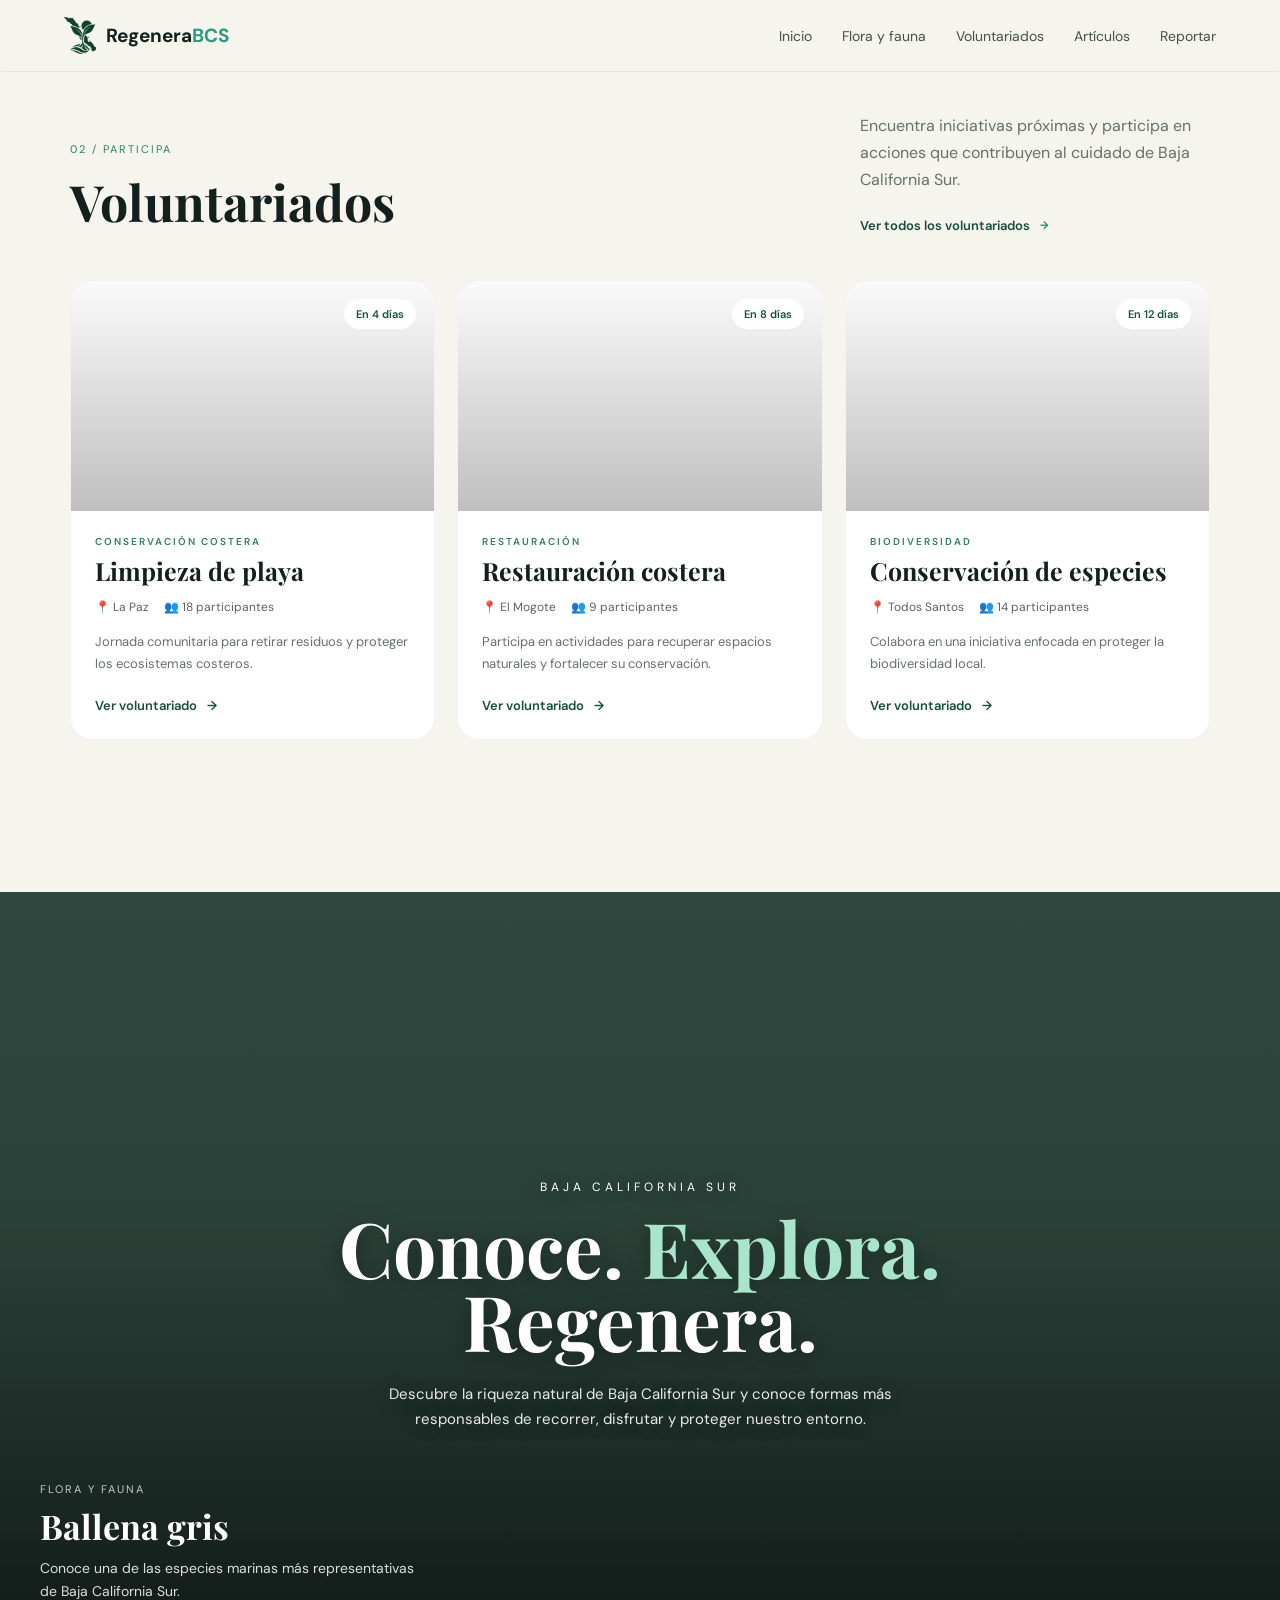
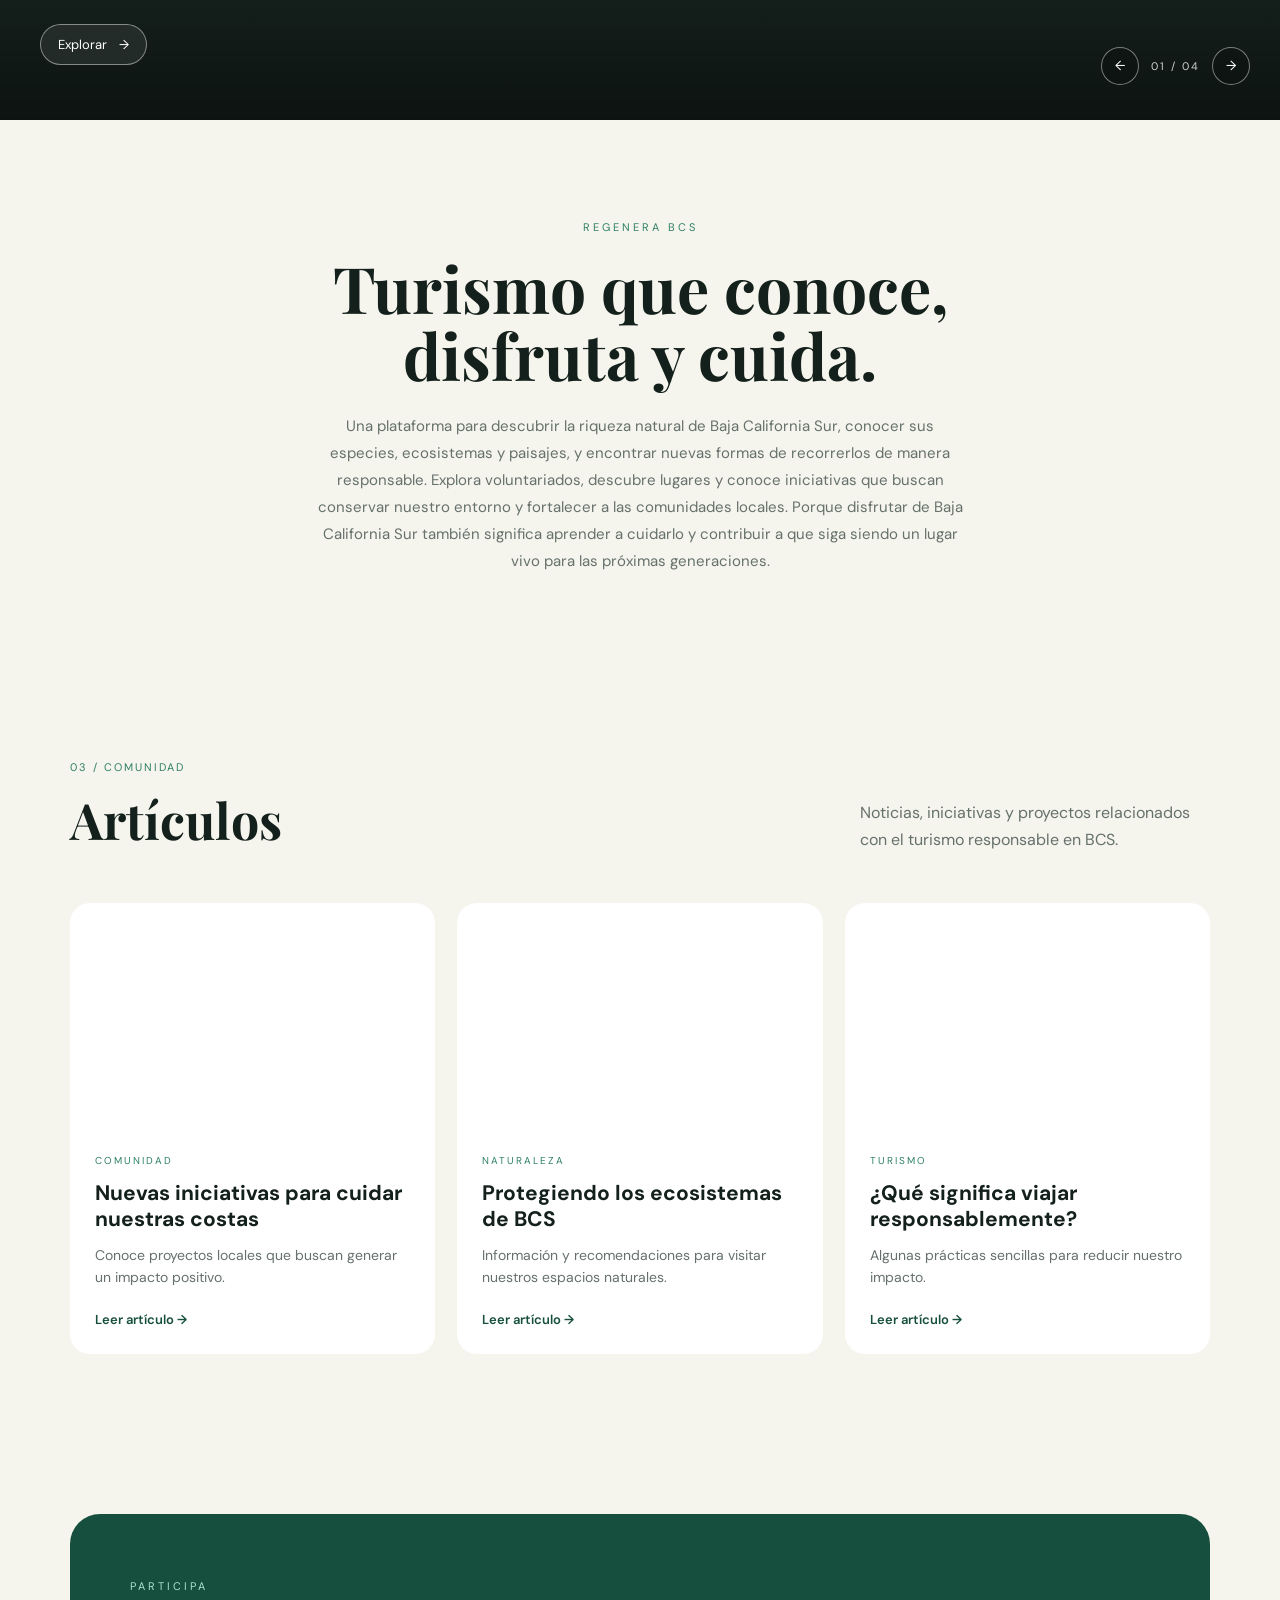
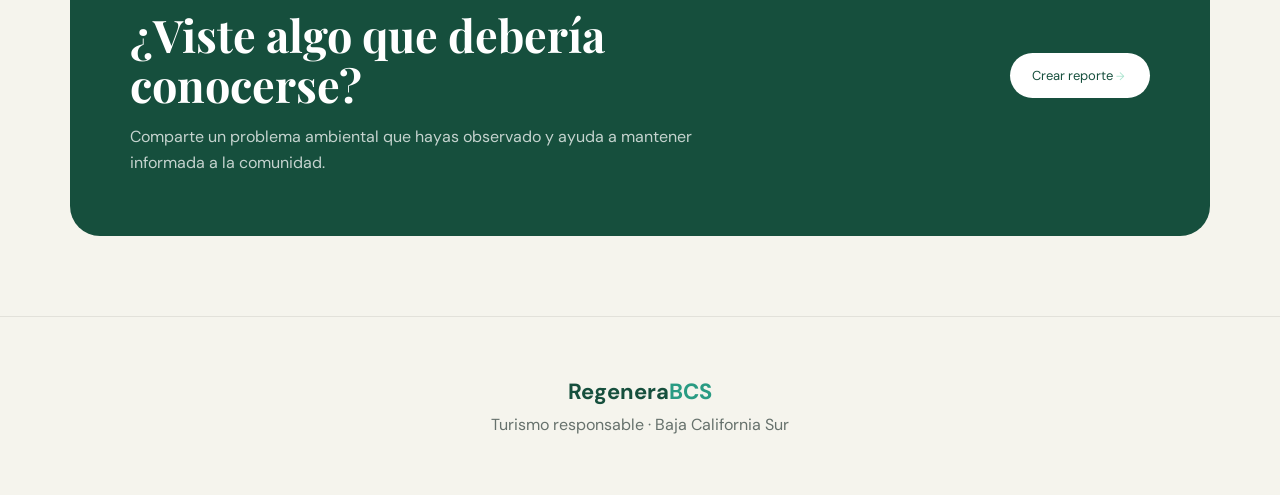
==== commit 01ce9fa7: "fix visual se reposicionaron elementos en la homepage" ====
--- a/index.html
+++ b/index.html
@@ -1,369 +1,642 @@
 <!DOCTYPE html>
-
 <html lang="es">
 
 <head>
     <meta charset="UTF-8">
     <meta name="viewport" content="width=device-width, initial-scale=1.0">
+
     <title>Regenera BCS</title>
+
     <link rel="stylesheet" href="style.css">
 </head>
 
 <body>
-<!-- TOPBAR -->
-<header class="topbar">
-
-    <a href="#inicio" class="logo">
-        <span class="logo-mark">
-            <img src="path1521.png" alt="Logo">
-        </span>
-
-        <span>
+
+    <!-- =========================
+         TOPBAR
+    ========================== -->
+
+    <header class="topbar">
+
+        <a href="#inicio" class="logo">
+
+            <span class="logo-mark">
+                <img src="path1521.png" alt="Logo">
+            </span>
+
+            <span>
+                Regenera<span>BCS</span>
+            </span>
+
+        </a>
+
+        <nav class="nav">
+
+            <a href="#inicio">
+                Inicio
+            </a>
+
+            <a href="flora.html">
+                Flora y fauna
+            </a>
+
+            <a href="voluntariados.html">
+                Voluntariados
+            </a>
+
+            <a href="articulos.html">
+                Artículos
+            </a>
+
+            <a href="#reporte">
+                Reportar
+            </a>
+
+        </nav>
+
+        <button
+            class="menu-button"
+            id="menuButton"
+            aria-label="Abrir menú"
+        >
+            ☰
+        </button>
+
+    </header>
+
+
+    <!-- =========================
+         MENU MOBILE
+    ========================== -->
+
+    <nav class="mobile-menu" id="mobileMenu">
+
+        <a href="#inicio">
+            Inicio
+        </a>
+
+        <a href="flora.html">
+            Flora y fauna
+        </a>
+
+        <a href="voluntariados.html">
+            Voluntariados
+        </a>
+
+        <a href="articulos.html">
+            Artículos
+        </a>
+
+        <a href="#reporte">
+            Reportar
+        </a>
+
+    </nav>
+
+
+    <!-- =========================
+         MAIN
+    ========================== -->
+
+    <main id="inicio">
+
+        <!-- =========================
+             VOLUNTARIADOS
+        ========================== -->
+
+        <section
+            class="volunteer-section"
+            id="voluntariados"
+        >
+
+            <div class="section-heading volunteer-heading">
+
+                <div>
+
+                    <span>
+                        02 / PARTICIPA
+                    </span>
+
+                    <h2>
+                        Voluntariados
+                    </h2>
+
+                </div>
+
+                <div class="volunteer-heading-right">
+
+                    <p>
+                        Encuentra iniciativas próximas y participa en
+                        acciones que contribuyen al cuidado de Baja
+                        California Sur.
+                    </p>
+
+                    <a
+                        href="voluntariados.html"
+                        class="section-link"
+                    >
+                        Ver todos los voluntariados
+                        <span>→</span>
+                    </a>
+
+                </div>
+
+            </div>
+
+
+            <!-- TARJETAS -->
+
+            <div class="volunteer-grid">
+
+
+                <!-- VOLUNTARIADO 1 -->
+
+                <article class="volunteer-card">
+
+                    <div class="volunteer-image volunteer-image-one">
+
+                        <span class="volunteer-date">
+                            En 4 días
+                        </span>
+
+                    </div>
+
+                    <div class="volunteer-card-content">
+
+                        <span class="volunteer-category">
+                            CONSERVACIÓN COSTERA
+                        </span>
+
+                        <h3>
+                            Limpieza de playa
+                        </h3>
+
+                        <div class="volunteer-meta">
+
+                            <span>
+                                📍 La Paz
+                            </span>
+
+                            <span>
+                                👥 18 participantes
+                            </span>
+
+                        </div>
+
+                        <p>
+                            Jornada comunitaria para retirar residuos
+                            y proteger los ecosistemas costeros.
+                        </p>
+
+                        <a
+                            href="voluntariados.html"
+                            class="volunteer-link"
+                        >
+                            Ver voluntariado
+                            <span>→</span>
+                        </a>
+
+                    </div>
+
+                </article>
+
+
+                <!-- VOLUNTARIADO 2 -->
+
+                <article class="volunteer-card">
+
+                    <div class="volunteer-image volunteer-image-two">
+
+                        <span class="volunteer-date">
+                            En 8 días
+                        </span>
+
+                    </div>
+
+                    <div class="volunteer-card-content">
+
+                        <span class="volunteer-category">
+                            RESTAURACIÓN
+                        </span>
+
+                        <h3>
+                            Restauración costera
+                        </h3>
+
+                        <div class="volunteer-meta">
+
+                            <span>
+                                📍 El Mogote
+                            </span>
+
+                            <span>
+                                👥 9 participantes
+                            </span>
+
+                        </div>
+
+                        <p>
+                            Participa en actividades para recuperar
+                            espacios naturales y fortalecer su conservación.
+                        </p>
+
+                        <a
+                            href="voluntariados.html"
+                            class="volunteer-link"
+                        >
+                            Ver voluntariado
+                            <span>→</span>
+                        </a>
+
+                    </div>
+
+                </article>
+
+
+                <!-- VOLUNTARIADO 3 -->
+
+                <article class="volunteer-card">
+
+                    <div class="volunteer-image volunteer-image-three">
+
+                        <span class="volunteer-date">
+                            En 12 días
+                        </span>
+
+                    </div>
+
+                    <div class="volunteer-card-content">
+
+                        <span class="volunteer-category">
+                            BIODIVERSIDAD
+                        </span>
+
+                        <h3>
+                            Conservación de especies
+                        </h3>
+
+                        <div class="volunteer-meta">
+
+                            <span>
+                                📍 Todos Santos
+                            </span>
+
+                            <span>
+                                👥 14 participantes
+                            </span>
+
+                        </div>
+
+                        <p>
+                            Colabora en una iniciativa enfocada en
+                            proteger la biodiversidad local.
+                        </p>
+
+                        <a
+                            href="voluntariados.html"
+                            class="volunteer-link"
+                        >
+                            Ver voluntariado
+                            <span>→</span>
+                        </a>
+
+                    </div>
+
+                </article>
+
+            </div>
+
+        </section>
+
+
+        <!-- =========================
+             HERO / FLORA Y FAUNA
+        ========================== -->
+
+        <section class="hero">
+
+            <div
+                class="hero-panel"
+                id="floraPanel"
+            >
+
+                <div class="panel-background"></div>
+
+                <div class="panel-overlay"></div>
+
+
+                <!-- TEXTO CENTRAL -->
+
+                <div class="hero-content">
+
+                    <p class="hero-small">
+                        BAJA CALIFORNIA SUR
+                    </p>
+
+                    <h1>
+                        Conoce.
+                        <span>Explora.</span>
+                        Regenera.
+                    </h1>
+
+                    <p class="hero-description">
+                        Descubre la riqueza natural de Baja California Sur
+                        y conoce formas más responsables de recorrer,
+                        disfrutar y proteger nuestro entorno.
+                    </p>
+
+                </div>
+
+
+                <!-- INFORMACIÓN DE FLORA -->
+
+                <div class="panel-content">
+
+                    <span class="panel-category">
+                        Flora y fauna
+                    </span>
+
+                    <h2 id="floraTitle">
+                        Ballena gris
+                    </h2>
+
+                    <p id="floraDescription">
+                        Conoce una de las especies marinas más representativas
+                        de Baja California Sur.
+                    </p>
+
+                    <a
+                        href="flora.html"
+                        class="panel-button"
+                    >
+                        Explorar
+
+                        <span>
+                            →
+                        </span>
+
+                    </a>
+
+                </div>
+
+
+                <!-- CONTROLES -->
+
+                <div class="panel-controls">
+
+                    <button
+                        id="floraPrev"
+                        aria-label="Anterior"
+                    >
+                        ←
+                    </button>
+
+                    <div class="panel-counter">
+
+                        <span id="floraCurrent">
+                            01
+                        </span>
+
+                        /
+
+                        <span id="floraTotal">
+                            04
+                        </span>
+
+                    </div>
+
+                    <button
+                        id="floraNext"
+                        aria-label="Siguiente"
+                    >
+                        →
+                    </button>
+
+                </div>
+
+            </div>
+
+        </section>
+
+
+        <!-- =========================
+             INTRO
+        ========================== -->
+
+        <section class="intro">
+
+            <div class="section-label">
+                REGENERA BCS
+            </div>
+
+            <h2>
+                Turismo que conoce,
+                <br>
+                disfruta y cuida.
+            </h2>
+
+            <p>
+                Una plataforma para descubrir la riqueza natural de Baja
+                California Sur, conocer sus especies, ecosistemas y paisajes,
+                y encontrar nuevas formas de recorrerlos de manera responsable.
+                Explora voluntariados, descubre lugares y conoce iniciativas
+                que buscan conservar nuestro entorno y fortalecer a las
+                comunidades locales. Porque disfrutar de Baja California Sur
+                también significa aprender a cuidarlo y contribuir a que siga
+                siendo un lugar vivo para las próximas generaciones.
+            </p>
+
+        </section>
+
+
+        <!-- =========================
+             ARTICULOS
+        ========================== -->
+
+        <section
+            class="articles-section"
+            id="articulos"
+        >
+
+            <div class="section-heading">
+
+                <div>
+
+                    <span>
+                        03 / COMUNIDAD
+                    </span>
+
+                    <h2>
+                        <a href="articulos.html">
+                            Artículos
+                        </a>
+                    </h2>
+
+                </div>
+
+                <p>
+                    Noticias, iniciativas y proyectos relacionados
+                    con el turismo responsable en BCS.
+                </p>
+
+            </div>
+
+
+            <div class="articles-grid">
+
+
+                <article class="article-card">
+
+                    <div class="article-image image-one"></div>
+
+                    <div class="article-content">
+
+                        <span>
+                            COMUNIDAD
+                        </span>
+
+                        <h3>
+                            Nuevas iniciativas para cuidar nuestras costas
+                        </h3>
+
+                        <p>
+                            Conoce proyectos locales que buscan generar
+                            un impacto positivo.
+                        </p>
+
+                        <a href="articulos.html">
+                            Leer artículo →
+                        </a>
+
+                    </div>
+
+                </article>
+
+
+                <article class="article-card">
+
+                    <div class="article-image image-two"></div>
+
+                    <div class="article-content">
+
+                        <span>
+                            NATURALEZA
+                        </span>
+
+                        <h3>
+                            Protegiendo los ecosistemas de BCS
+                        </h3>
+
+                        <p>
+                            Información y recomendaciones para visitar
+                            nuestros espacios naturales.
+                        </p>
+
+                        <a href="articulos.html">
+                            Leer artículo →
+                        </a>
+
+                    </div>
+
+                </article>
+
+
+                <article class="article-card">
+
+                    <div class="article-image image-three"></div>
+
+                    <div class="article-content">
+
+                        <span>
+                            TURISMO
+                        </span>
+
+                        <h3>
+                            ¿Qué significa viajar responsablemente?
+                        </h3>
+
+                        <p>
+                            Algunas prácticas sencillas para reducir
+                            nuestro impacto.
+                        </p>
+
+                        <a href="articulos.html">
+                            Leer artículo →
+                        </a>
+
+                    </div>
+
+                </article>
+
+
+            </div>
+
+        </section>
+
+
+        <!-- =========================
+             REPORTE
+        ========================== -->
+
+        <section
+            class="report-section"
+            id="reporte"
+        >
+
+            <div>
+
+                <span>
+                    PARTICIPA
+                </span>
+
+                <h2>
+                    ¿Viste algo que
+                    debería conocerse?
+                </h2>
+
+                <p>
+                    Comparte un problema ambiental que hayas observado
+                    y ayuda a mantener informada a la comunidad.
+                </p>
+
+            </div>
+
+            <a
+                href="#"
+                class="report-button"
+            >
+                Crear reporte
+
+                <span>
+                    →
+                </span>
+
+            </a>
+
+        </section>
+
+
+    </main>
+
+
+    <!-- =========================
+         FOOTER
+    ========================== -->
+
+    <footer>
+
+        <div class="footer-logo">
             Regenera<span>BCS</span>
-        </span>
-    </a>
-
-    <nav class="nav">
-        <a href="#inicio">Inicio</a>
-        <a href="flora.html">Flora y fauna</a>
-        <a href="voluntariados.html">Voluntariados</a>
-        <a href="articulos.html">Artículos</a>
-        <a href="#reporte">Reportar</a>
-    </nav>
-
-    <button class="menu-button" id="menuButton">
-        ☰
-    </button>
-
-</header>
-
-
-<!-- MENU MOBILE -->
-<nav class="mobile-menu" id="mobileMenu">
-
-    <a href="#inicio">Inicio</a>
-    <a href="flora.html">Flora y fauna</a>
-    <a href="voluntariados.html">Voluntariados</a>
-    <a href="articulos.html">Artículos</a>
-    <a href="#reporte">Reportar</a>
-
-</nav>
-
-
-<!-- HERO -->
-<main id="inicio">
-
-    <section class="hero">
-
-        <!-- TEXTO CENTRAL -->
-        <div class="hero-content">
-
-            <p class="hero-small">
-                BAJA CALIFORNIA SUR
-            </p>
-
-            <h1>
-                Conoce.
-                <span>Explora.</span>
-                Regenera.
-            </h1>
-
-            <p class="hero-description">
-                Descubre la naturaleza, los voluntariados y las iniciativas
-                que buscan cuidar y regenerar nuestro entorno.
-            </p>
-
         </div>
 
-
-        <!-- VOLUNTARIADOS -->
-        <div class="hero-panel" id="voluntariadoPanel">
-
-            <div class="panel-background"></div>
-            <div class="panel-overlay"></div>
-
-            <div class="panel-content">
-
-                <span class="panel-category">
-                    Voluntariados
-                </span>
-
-                <h2 id="voluntariadoTitle">
-                    Participa en proyectos de conservación
-                </h2>
-
-                <p id="voluntariadoDescription">
-                    Únete a iniciativas que contribuyen a la protección
-                    de la naturaleza y el desarrollo de las comunidades.
-                </p>
-
-                <a href="voluntariados.html" class="panel-button">
-                    Descubrir
-                    <span>→</span>
-                </a>
-
-            </div>
-
-            <div class="panel-controls">
-
-                <button id="voluntariadoPrev">
-                    ←
-                </button>
-
-                <div class="panel-counter">
-                    <span id="voluntariadoCurrent">01</span>
-                    /
-                    <span id="voluntariadoTotal">04</span>
-                </div>
-
-                <button id="voluntariadoNext">
-                    →
-                </button>
-
-            </div>
-
-        </div>
-
-
-        <!-- FLORA Y FAUNA -->
-        <div class="hero-panel" id="floraPanel">
-
-            <div class="panel-background"></div>
-            <div class="panel-overlay"></div>
-
-            <div class="panel-content">
-
-                <span class="panel-category">
-                    Flora y fauna
-                </span>
-
-                <h2 id="floraTitle">
-                    Especies de Baja California Sur
-                </h2>
-
-                <p id="floraDescription">
-                    Conoce las especies y ecosistemas que forman parte
-                    de nuestro entorno.
-                </p>
-
-                <a href="flora.html" class="panel-button">
-                    Explorar
-                    <span>→</span>
-                </a>
-
-            </div>
-
-            <div class="panel-controls">
-
-                <button id="floraPrev">
-                    ←
-                </button>
-
-                <div class="panel-counter">
-                    <span id="floraCurrent">01</span>
-                    /
-                    <span id="floraTotal">04</span>
-                </div>
-
-                <button id="floraNext">
-                    →
-                </button>
-
-            </div>
-
-        </div>
-
-    </section>
-
-
-    <!-- INTRO -->
-    <section class="intro">
-
-        <div class="section-label">
-            REGENERA BCS
-        </div>
-
-        <h2>
-            Turismo que conoce,
-            <br>
-            disfruta y cuida.
-        </h2>
-
         <p>
-            Una plataforma para descubrir la riqueza natural de Baja
-            California Sur, conocer sus especies, ecosistemas y paisajes,
-            y encontrar nuevas formas de recorrerlos de manera responsable.
-            Explora voluntariados, descubre lugares y conoce iniciativas
-            que buscan conservar nuestro entorno y fortalecer a las
-            comunidades locales. Porque disfrutar de Baja California Sur
-            también significa aprender a cuidarlo y contribuir a que siga
-            siendo un lugar vivo para las próximas generaciones.
+            Turismo responsable · Baja California Sur
         </p>
 
-    </section>
-
-
-    <!-- ARTICULOS -->
-    <section class="articles-section" id="articulos">
-
-        <div class="section-heading">
-
-            <div>
-
-                <span>03 / COMUNIDAD</span>
-
-                <h2>
-                    <a href="articulos.html">
-                        Artículos
-                    </a>
-                </h2>
-
-            </div>
-
-            <p>
-                Noticias, iniciativas y proyectos relacionados
-                con el turismo responsable en BCS.
-            </p>
-
-        </div>
-
-
-        <div class="articles-grid">
-
-            <article class="article-card">
-
-                <div class="article-image image-one"></div>
-
-                <div class="article-content">
-
-                    <span>
-                        COMUNIDAD
-                    </span>
-
-                    <h3>
-                        Nuevas iniciativas para cuidar nuestras costas
-                    </h3>
-
-                    <p>
-                        Conoce proyectos locales que buscan generar
-                        un impacto positivo.
-                    </p>
-
-                    <a href="articulos.html">
-                        Leer artículo →
-                    </a>
-
-                </div>
-
-            </article>
-
-
-            <article class="article-card">
-
-                <div class="article-image image-two"></div>
-
-                <div class="article-content">
-
-                    <span>
-                        NATURALEZA
-                    </span>
-
-                    <h3>
-                        Protegiendo los ecosistemas de BCS
-                    </h3>
-
-                    <p>
-                        Información y recomendaciones para visitar
-                        nuestros espacios naturales.
-                    </p>
-
-                    <a href="articulos.html">
-                        Leer artículo →
-                    </a>
-
-                </div>
-
-            </article>
-
-
-            <article class="article-card">
-
-                <div class="article-image image-three"></div>
-
-                <div class="article-content">
-
-                    <span>
-                        TURISMO
-                    </span>
-
-                    <h3>
-                        ¿Qué significa viajar responsablemente?
-                    </h3>
-
-                    <p>
-                        Algunas prácticas sencillas para reducir
-                        nuestro impacto.
-                    </p>
-
-                    <a href="articulos.html">
-                        Leer artículo →
-                    </a>
-
-                </div>
-
-            </article>
-
-        </div>
-
-    </section>
-
-
-    <!-- REPORTE -->
-    <section class="report-section" id="reporte">
-
-        <div>
-
-            <span>
-                PARTICIPA
-            </span>
-
-            <h2>
-                ¿Viste algo que
-                debería conocerse?
-            </h2>
-
-            <p>
-                Comparte un problema ambiental que hayas observado
-                y ayuda a mantener informada a la comunidad.
-            </p>
-
-        </div>
-
-        <a href="#" class="report-button">
-            Crear reporte
-            <span>→</span>
-        </a>
-
-    </section>
-
-</main>
-
-
-<!-- FOOTER -->
-<footer>
-
-    <div class="footer-logo">
-        Regenera<span>BCS</span>
-    </div>
-
-    <p>
-        Turismo responsable · Baja California Sur
-    </p>
-
-</footer>
-
-
-<script src="script.js"></script>
+    </footer>
+
+
+    <script src="script.js"></script>
 
 </body>
 
--- a/style.css
+++ b/style.css
@@ -221,11 +221,7 @@
 
     display: grid;
 
-    /*
-       Dos paneles:
-       Voluntariados | Flora y fauna
-    */
-    grid-template-columns: 1fr 1fr;
+    grid-template-columns: minmax(0, 1fr);
 
     overflow: hidden;
 }
@@ -296,6 +292,8 @@
 
     height: calc(100vh - 72px);
 
+    width: 100%;
+
     min-width: 0;
 
     overflow: hidden;
@@ -305,13 +303,8 @@
     cursor: pointer;
 }
 
-/*
-   El segundo panel tiene una separación
-   muy sutil entre ambos.
-*/
-
 #floraPanel {
-    border-left: 1px solid rgba(255, 255, 255, 0.15);
+    width: 100%;
 }
 
 /* =========================
@@ -901,12 +894,6 @@
         min-height: 380px;
     }
 
-    #floraPanel {
-        border-left: none;
-
-        border-top: 1px solid rgba(255, 255, 255, 0.15);
-    }
-
     .panel-content {
         left: 25px;
 
@@ -1063,3 +1050,330 @@
     }
 }
 
+/* =========================
+   VOLUNTARIADOS PREVIEW
+========================= */
+
+.volunteer-section {
+    max-width: 1200px;
+    margin: auto;
+    padding: 112px 30px 80px;
+}
+
+.volunteer-heading {
+    align-items: flex-end;
+    margin-bottom: 45px;
+}
+
+.volunteer-heading-right {
+    max-width: 380px;
+    align-self: flex-end;
+}
+
+.volunteer-heading-right p {
+    margin-bottom: 20px;
+}
+
+.section-link {
+    display: inline-flex;
+    align-items: center;
+    gap: 10px;
+
+    color: var(--green);
+
+    font-size: 13px;
+    font-weight: 600;
+
+    transition:
+        gap 0.3s ease,
+        color 0.3s ease;
+}
+
+.section-link:hover {
+    gap: 16px;
+    color: var(--green-light);
+}
+
+
+/* =========================
+   VOLUNTEER GRID
+========================= */
+
+.volunteer-grid {
+    display: grid;
+
+    grid-template-columns: repeat(3, 1fr);
+
+    gap: 22px;
+}
+
+
+/* =========================
+   VOLUNTEER CARD
+========================= */
+
+.volunteer-card {
+    overflow: hidden;
+
+    background: var(--white);
+
+    border-radius: 22px;
+
+    border: 1px solid rgba(0, 0, 0, 0.05);
+
+    transition:
+        transform 0.35s ease,
+        box-shadow 0.35s ease;
+}
+
+.volunteer-card:hover {
+    transform: translateY(-7px);
+
+    box-shadow:
+        0 20px 45px rgba(0, 0, 0, 0.09);
+}
+
+
+/* =========================
+   VOLUNTEER IMAGE
+========================= */
+
+.volunteer-image {
+    position: relative;
+
+    height: 230px;
+
+    background-size: cover;
+    background-position: center;
+
+    overflow: hidden;
+}
+
+.volunteer-image::after {
+    content: "";
+
+    position: absolute;
+    inset: 0;
+
+    background:
+        linear-gradient(
+            to bottom,
+            rgba(0, 0, 0, 0.02),
+            rgba(0, 0, 0, 0.25)
+        );
+
+    transition:
+        background 0.35s ease;
+}
+
+.volunteer-card:hover .volunteer-image::after {
+    background:
+        linear-gradient(
+            to bottom,
+            rgba(0, 0, 0, 0.04),
+            rgba(0, 0, 0, 0.12)
+        );
+}
+
+
+/* =========================
+   VOLUNTEER IMAGES
+========================= */
+
+.volunteer-image-one {
+    background-image:
+        url("https://images.unsplash.com/photo-1507525428034-b723cf961d3e?auto=format&fit=crop&w=1000&q=85");
+}
+
+.volunteer-image-two {
+    background-image:
+        url("https://images.unsplash.com/photo-1500534623283-312aade485b7?auto=format&fit=crop&w=1000&q=85");
+}
+
+.volunteer-image-three {
+    background-image:
+        url("https://images.unsplash.com/photo-1568430462989-44163eb1752f?auto=format&fit=crop&w=1000&q=85");
+}
+
+
+/* =========================
+   DATE BADGE
+========================= */
+
+.volunteer-date {
+    position: absolute;
+
+    top: 18px;
+    right: 18px;
+
+    z-index: 2;
+
+    padding: 8px 12px;
+
+    border-radius: 50px;
+
+    background: rgba(255, 255, 255, 0.92);
+
+    color: var(--green);
+
+    font-size: 11px;
+
+    font-weight: 600;
+
+    backdrop-filter: blur(8px);
+}
+
+
+/* =========================
+   CARD CONTENT
+========================= */
+
+.volunteer-card-content {
+    padding: 24px;
+}
+
+.volunteer-category {
+    display: block;
+
+    margin-bottom: 9px;
+
+    color: var(--green-light);
+
+    font-size: 10px;
+
+    font-weight: 600;
+
+    letter-spacing: 2px;
+}
+
+.volunteer-card h3 {
+    margin-bottom: 15px;
+
+    font-family: "Playfair Display", serif;
+
+    font-size: 25px;
+
+    line-height: 1.1;
+}
+
+
+/* =========================
+   META
+========================= */
+
+.volunteer-meta {
+    display: flex;
+
+    flex-wrap: wrap;
+
+    gap: 8px 15px;
+
+    margin-bottom: 16px;
+
+    color: #59645f;
+
+    font-size: 12px;
+}
+
+.volunteer-card-content p {
+    margin-bottom: 20px;
+
+    color: var(--gray);
+
+    font-size: 13px;
+
+    line-height: 1.65;
+}
+
+
+/* =========================
+   VOLUNTEER LINK
+========================= */
+
+.volunteer-link {
+    display: inline-flex;
+
+    align-items: center;
+
+    gap: 10px;
+
+    color: var(--green);
+
+    font-size: 13px;
+
+    font-weight: 600;
+
+    transition:
+        gap 0.3s ease;
+}
+
+.volunteer-link:hover {
+    gap: 16px;
+}
+
+
+/* =========================
+   RESPONSIVE
+========================= */
+
+@media (max-width: 900px) {
+
+    .volunteer-grid {
+        grid-template-columns: 1fr 1fr;
+    }
+
+    .volunteer-card:last-child {
+        grid-column: span 2;
+    }
+
+}
+
+@media (max-width: 800px) {
+
+    .volunteer-section {
+        padding:
+            102px 25px 80px;
+    }
+
+    .volunteer-heading {
+        align-items: flex-start;
+    }
+
+    .volunteer-heading-right {
+        max-width: 100%;
+    }
+
+    .volunteer-grid {
+        grid-template-columns: 1fr;
+    }
+
+    .volunteer-card:last-child {
+        grid-column: auto;
+    }
+
+}
+
+@media (max-width: 500px) {
+
+    .volunteer-section {
+        padding:
+            94px 20px 70px;
+    }
+
+    .volunteer-heading {
+        margin-bottom: 35px;
+    }
+
+    .volunteer-heading h2 {
+        font-size: 38px;
+    }
+
+    .volunteer-image {
+        height: 210px;
+    }
+
+    .volunteer-card-content {
+        padding: 21px;
+    }
+
+}
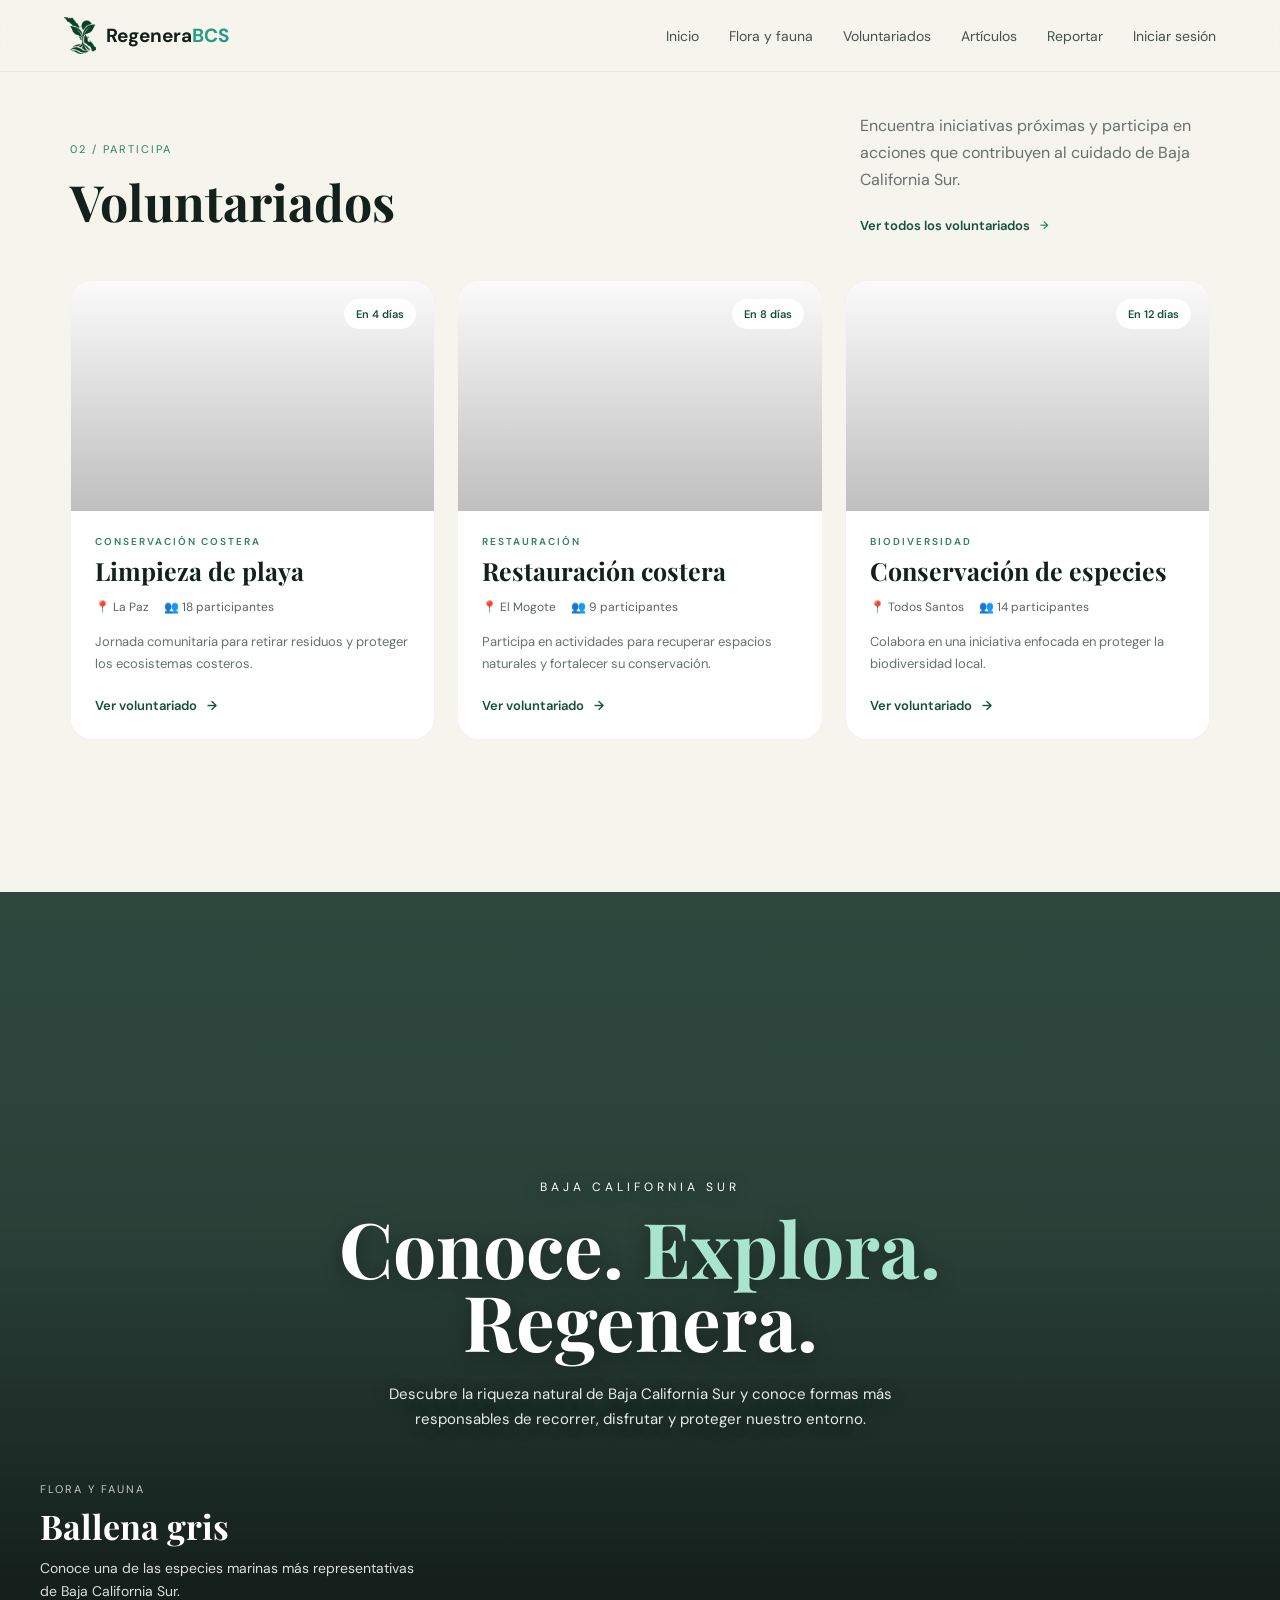
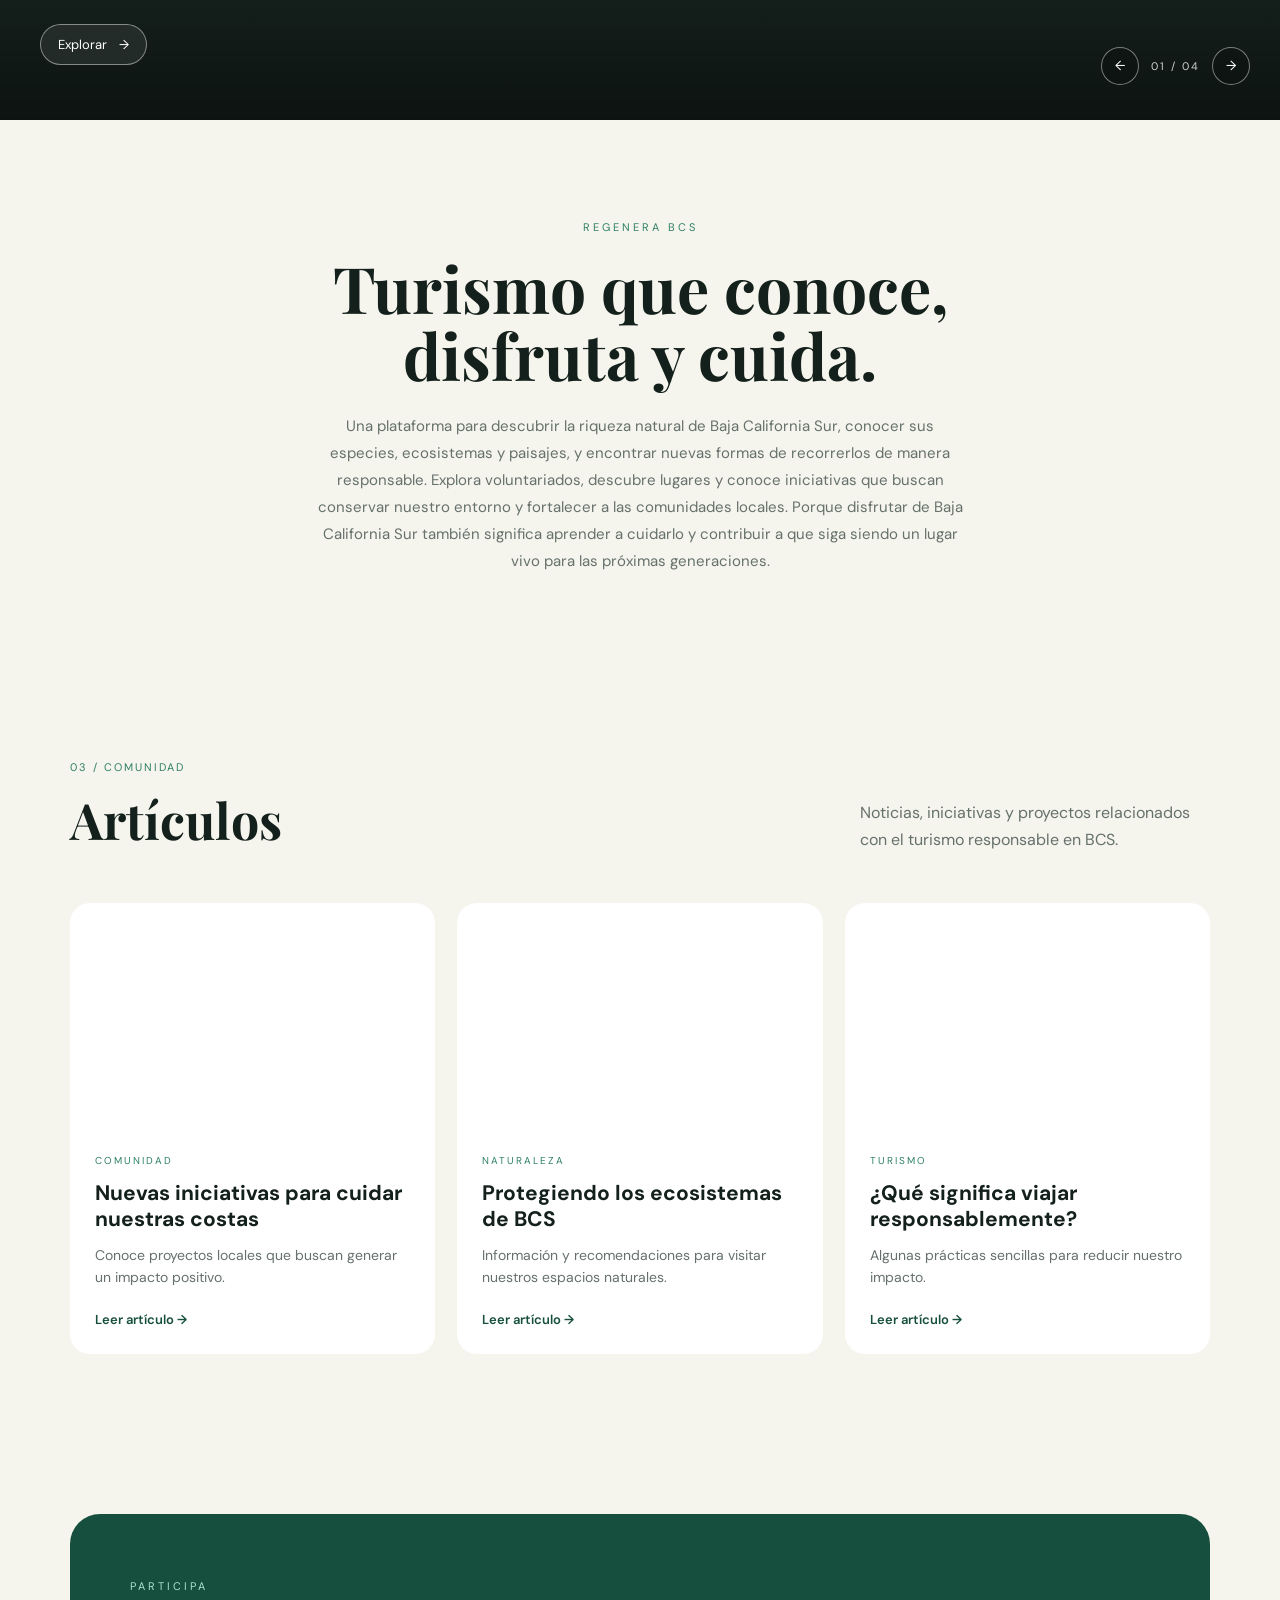
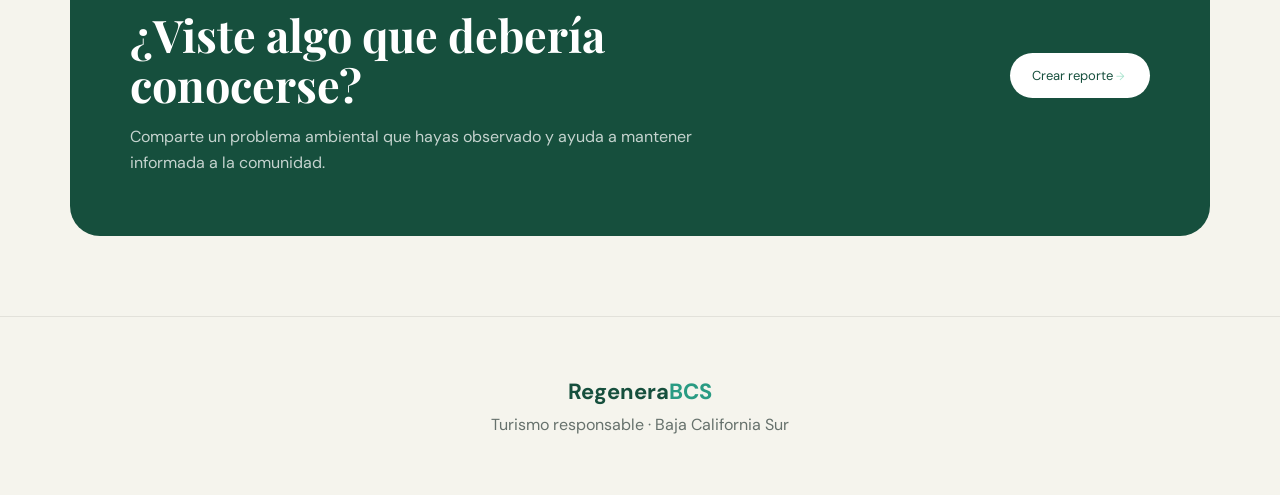
==== commit fb92fe05: "feat: agregar detalle, creación y navegación de contenidos" ====
--- a/index.html
+++ b/index.html
@@ -50,6 +50,10 @@
 
             <a href="#reporte">
                 Reportar
+            </a>
+
+            <a href="login.html" class="user-nav">
+                Iniciar sesión
             </a>
 
         </nav>
@@ -91,6 +95,10 @@
             Reportar
         </a>
 
+        <a href="login.html" class="user-nav">
+            Iniciar sesión
+        </a>
+
     </nav>
 
 
@@ -107,6 +115,7 @@
         <section
             class="volunteer-section"
             id="voluntariados"
+            data-home-listing="voluntariado"
         >
 
             <div class="section-heading volunteer-heading">
@@ -368,6 +377,7 @@
                     <a
                         href="flora.html"
                         class="panel-button"
+                        id="floraDetailLink"
                     >
                         Explorar
 
@@ -482,7 +492,7 @@
             </div>
 
 
-            <div class="articles-grid">
+            <div class="articles-grid" data-home-listing="articulo">
 
 
                 <article class="article-card">
@@ -504,7 +514,7 @@
                             un impacto positivo.
                         </p>
 
-                        <a href="articulos.html">
+                        <a href="detalle.html?tipo=articulo&id=articulo-1">
                             Leer artículo →
                         </a>
 
@@ -532,7 +542,7 @@
                             nuestros espacios naturales.
                         </p>
 
-                        <a href="articulos.html">
+                        <a href="detalle.html?tipo=articulo&id=articulo-2">
                             Leer artículo →
                         </a>
 
@@ -560,7 +570,7 @@
                             nuestro impacto.
                         </p>
 
-                        <a href="articulos.html">
+                        <a href="detalle.html?tipo=articulo&id=articulo-3">
                             Leer artículo →
                         </a>
 
@@ -637,6 +647,7 @@
 
 
     <script src="script.js"></script>
+    <script src="contenido.js"></script>
 
 </body>
 
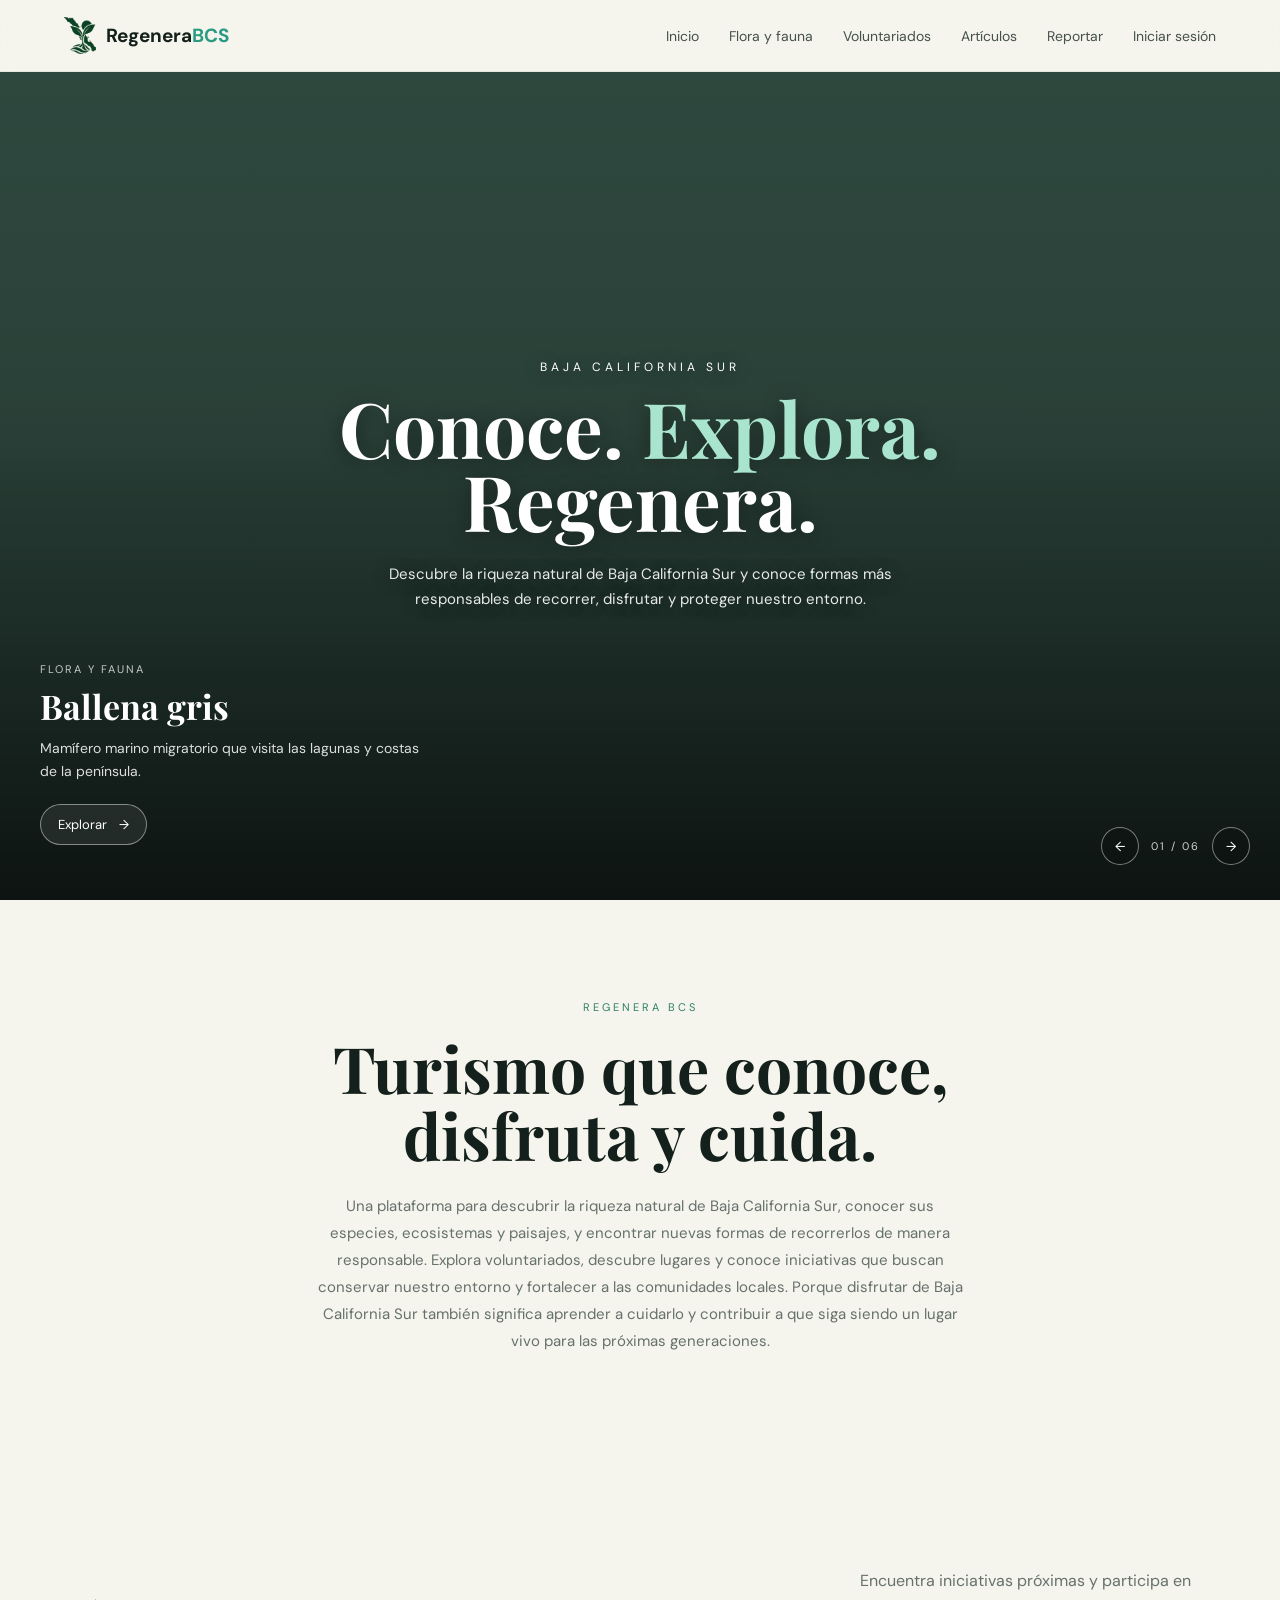
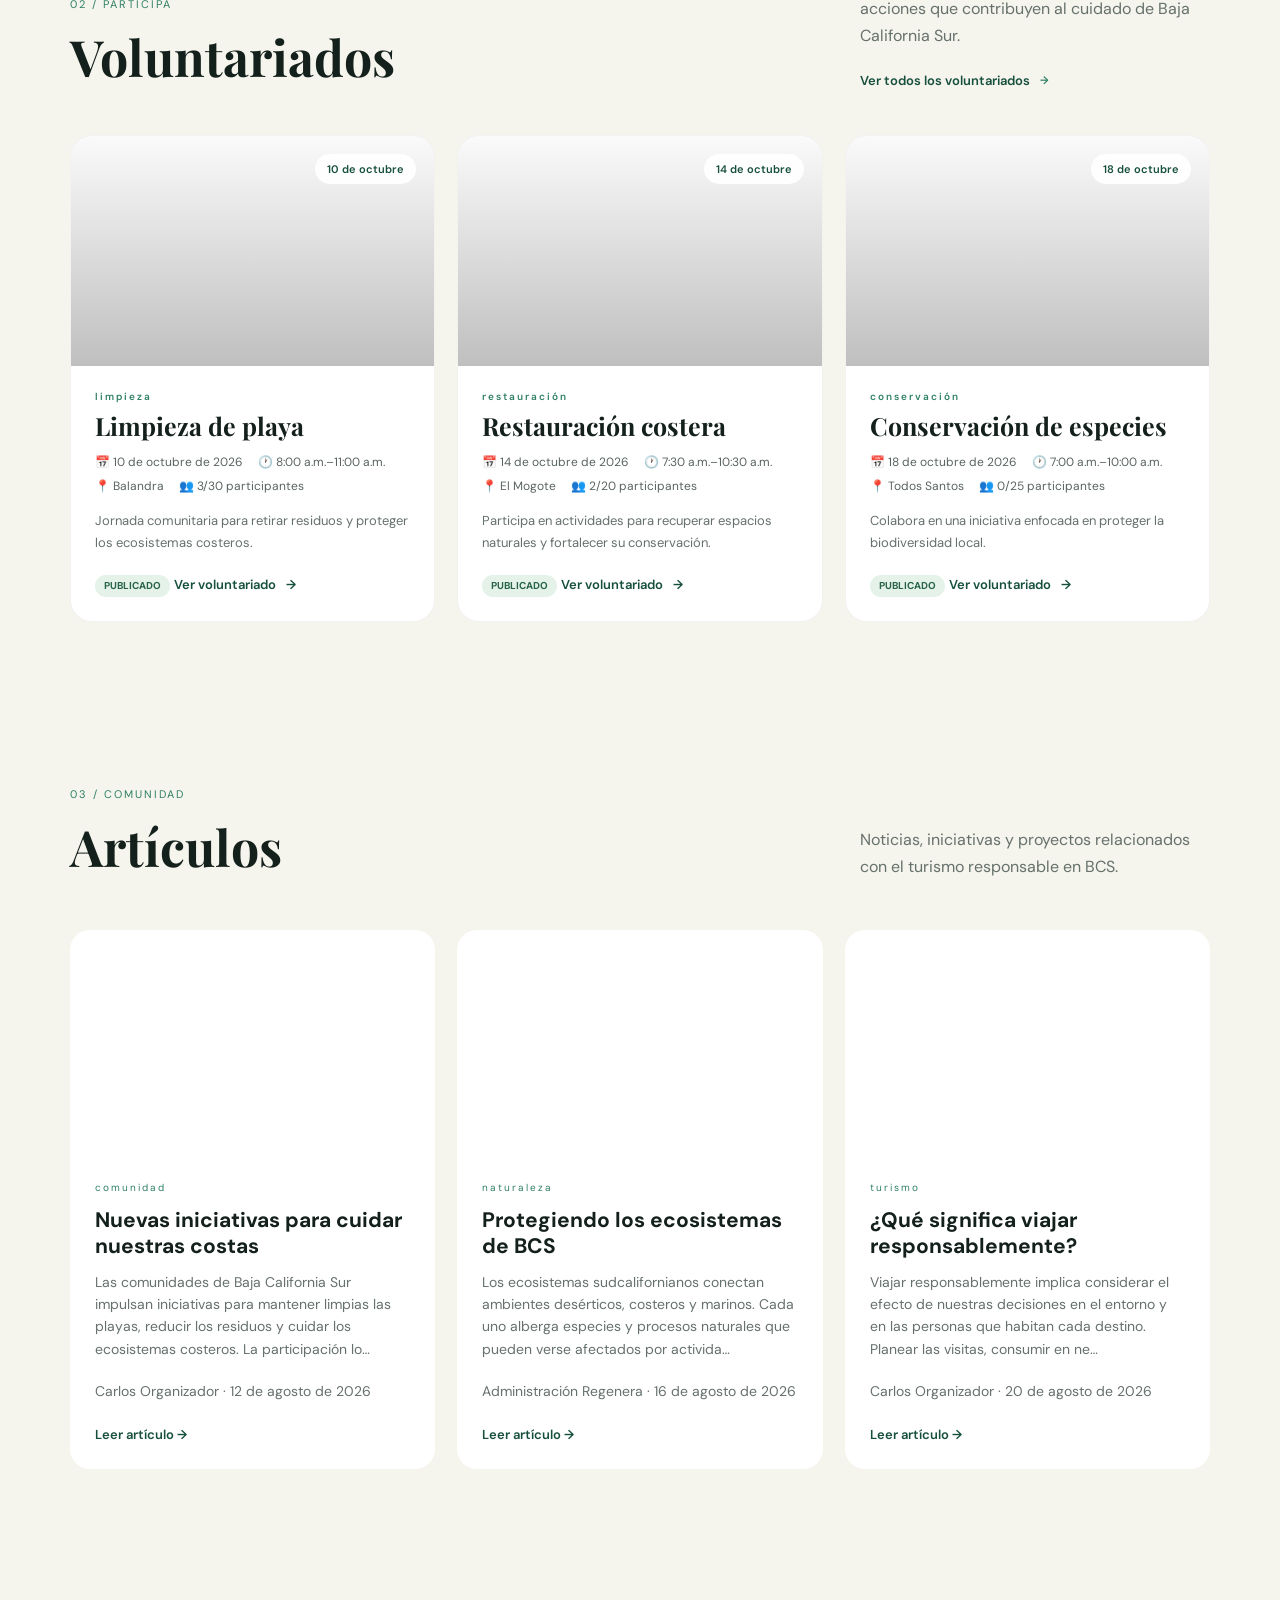
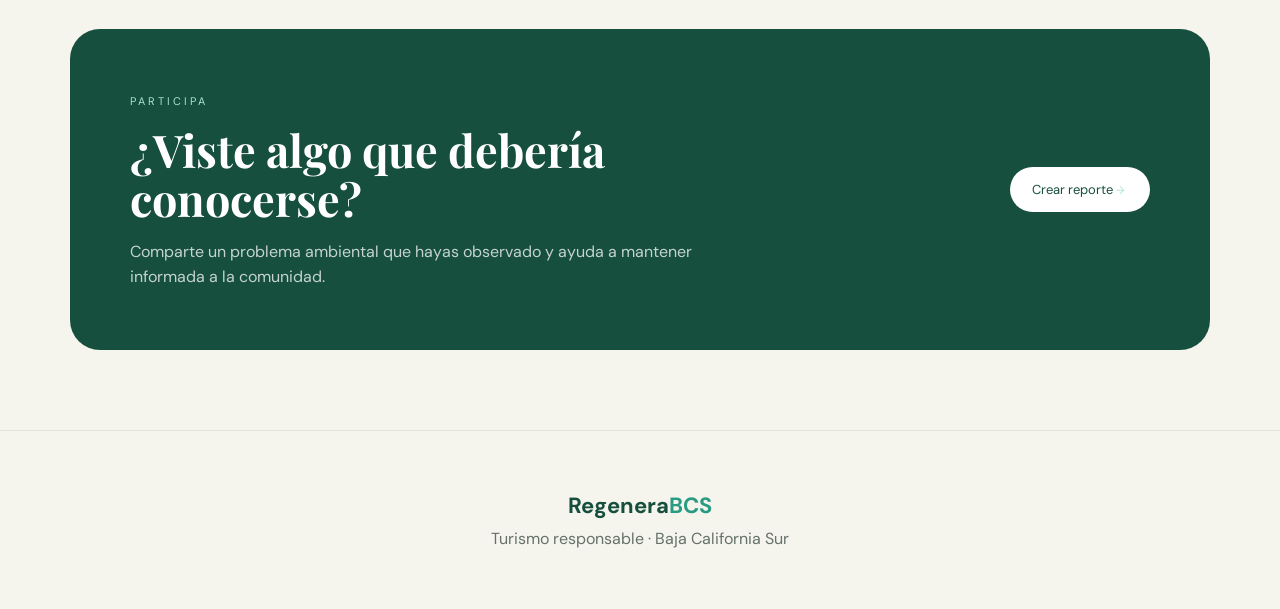
==== commit 0353c4d8: "feat: implementar roles, moderación y gestión de voluntariados" ====
--- a/index.html
+++ b/index.html
@@ -8,6 +8,7 @@
     <title>Regenera BCS</title>
 
     <link rel="stylesheet" href="style.css">
+    <link rel="stylesheet" href="contenido.css">
 </head>
 
 <body>
@@ -109,216 +110,6 @@
     <main id="inicio">
 
         <!-- =========================
-             VOLUNTARIADOS
-        ========================== -->
-
-        <section
-            class="volunteer-section"
-            id="voluntariados"
-            data-home-listing="voluntariado"
-        >
-
-            <div class="section-heading volunteer-heading">
-
-                <div>
-
-                    <span>
-                        02 / PARTICIPA
-                    </span>
-
-                    <h2>
-                        Voluntariados
-                    </h2>
-
-                </div>
-
-                <div class="volunteer-heading-right">
-
-                    <p>
-                        Encuentra iniciativas próximas y participa en
-                        acciones que contribuyen al cuidado de Baja
-                        California Sur.
-                    </p>
-
-                    <a
-                        href="voluntariados.html"
-                        class="section-link"
-                    >
-                        Ver todos los voluntariados
-                        <span>→</span>
-                    </a>
-
-                </div>
-
-            </div>
-
-
-            <!-- TARJETAS -->
-
-            <div class="volunteer-grid">
-
-
-                <!-- VOLUNTARIADO 1 -->
-
-                <article class="volunteer-card">
-
-                    <div class="volunteer-image volunteer-image-one">
-
-                        <span class="volunteer-date">
-                            En 4 días
-                        </span>
-
-                    </div>
-
-                    <div class="volunteer-card-content">
-
-                        <span class="volunteer-category">
-                            CONSERVACIÓN COSTERA
-                        </span>
-
-                        <h3>
-                            Limpieza de playa
-                        </h3>
-
-                        <div class="volunteer-meta">
-
-                            <span>
-                                📍 La Paz
-                            </span>
-
-                            <span>
-                                👥 18 participantes
-                            </span>
-
-                        </div>
-
-                        <p>
-                            Jornada comunitaria para retirar residuos
-                            y proteger los ecosistemas costeros.
-                        </p>
-
-                        <a
-                            href="voluntariados.html"
-                            class="volunteer-link"
-                        >
-                            Ver voluntariado
-                            <span>→</span>
-                        </a>
-
-                    </div>
-
-                </article>
-
-
-                <!-- VOLUNTARIADO 2 -->
-
-                <article class="volunteer-card">
-
-                    <div class="volunteer-image volunteer-image-two">
-
-                        <span class="volunteer-date">
-                            En 8 días
-                        </span>
-
-                    </div>
-
-                    <div class="volunteer-card-content">
-
-                        <span class="volunteer-category">
-                            RESTAURACIÓN
-                        </span>
-
-                        <h3>
-                            Restauración costera
-                        </h3>
-
-                        <div class="volunteer-meta">
-
-                            <span>
-                                📍 El Mogote
-                            </span>
-
-                            <span>
-                                👥 9 participantes
-                            </span>
-
-                        </div>
-
-                        <p>
-                            Participa en actividades para recuperar
-                            espacios naturales y fortalecer su conservación.
-                        </p>
-
-                        <a
-                            href="voluntariados.html"
-                            class="volunteer-link"
-                        >
-                            Ver voluntariado
-                            <span>→</span>
-                        </a>
-
-                    </div>
-
-                </article>
-
-
-                <!-- VOLUNTARIADO 3 -->
-
-                <article class="volunteer-card">
-
-                    <div class="volunteer-image volunteer-image-three">
-
-                        <span class="volunteer-date">
-                            En 12 días
-                        </span>
-
-                    </div>
-
-                    <div class="volunteer-card-content">
-
-                        <span class="volunteer-category">
-                            BIODIVERSIDAD
-                        </span>
-
-                        <h3>
-                            Conservación de especies
-                        </h3>
-
-                        <div class="volunteer-meta">
-
-                            <span>
-                                📍 Todos Santos
-                            </span>
-
-                            <span>
-                                👥 14 participantes
-                            </span>
-
-                        </div>
-
-                        <p>
-                            Colabora en una iniciativa enfocada en
-                            proteger la biodiversidad local.
-                        </p>
-
-                        <a
-                            href="voluntariados.html"
-                            class="volunteer-link"
-                        >
-                            Ver voluntariado
-                            <span>→</span>
-                        </a>
-
-                    </div>
-
-                </article>
-
-            </div>
-
-        </section>
-
-
-        <!-- =========================
              HERO / FLORA Y FAUNA
         ========================== -->
 
@@ -375,7 +166,7 @@
                     </p>
 
                     <a
-                        href="flora.html"
+                        href="detalle.html?tipo=flora&id=ff-01"
                         class="panel-button"
                         id="floraDetailLink"
                     >
@@ -458,6 +249,33 @@
 
         </section>
 
+        <!-- =========================
+             VOLUNTARIADOS
+        ========================== -->
+
+        <section class="volunteer-section" id="voluntariados">
+
+            <div class="section-heading volunteer-heading">
+                <div>
+                    <span>02 / PARTICIPA</span>
+                    <h2>Voluntariados</h2>
+                </div>
+                <div class="volunteer-heading-right">
+                    <p>
+                        Encuentra iniciativas próximas y participa en
+                        acciones que contribuyen al cuidado de Baja
+                        California Sur.
+                    </p>
+                    <a href="voluntariados.html" class="section-link">
+                        Ver todos los voluntariados <span>→</span>
+                    </a>
+                </div>
+            </div>
+
+            <div class="volunteer-grid" data-home-listing="voluntariado"></div>
+
+        </section>
+
 
         <!-- =========================
              ARTICULOS
@@ -492,94 +310,7 @@
             </div>
 
 
-            <div class="articles-grid" data-home-listing="articulo">
-
-
-                <article class="article-card">
-
-                    <div class="article-image image-one"></div>
-
-                    <div class="article-content">
-
-                        <span>
-                            COMUNIDAD
-                        </span>
-
-                        <h3>
-                            Nuevas iniciativas para cuidar nuestras costas
-                        </h3>
-
-                        <p>
-                            Conoce proyectos locales que buscan generar
-                            un impacto positivo.
-                        </p>
-
-                        <a href="detalle.html?tipo=articulo&id=articulo-1">
-                            Leer artículo →
-                        </a>
-
-                    </div>
-
-                </article>
-
-
-                <article class="article-card">
-
-                    <div class="article-image image-two"></div>
-
-                    <div class="article-content">
-
-                        <span>
-                            NATURALEZA
-                        </span>
-
-                        <h3>
-                            Protegiendo los ecosistemas de BCS
-                        </h3>
-
-                        <p>
-                            Información y recomendaciones para visitar
-                            nuestros espacios naturales.
-                        </p>
-
-                        <a href="detalle.html?tipo=articulo&id=articulo-2">
-                            Leer artículo →
-                        </a>
-
-                    </div>
-
-                </article>
-
-
-                <article class="article-card">
-
-                    <div class="article-image image-three"></div>
-
-                    <div class="article-content">
-
-                        <span>
-                            TURISMO
-                        </span>
-
-                        <h3>
-                            ¿Qué significa viajar responsablemente?
-                        </h3>
-
-                        <p>
-                            Algunas prácticas sencillas para reducir
-                            nuestro impacto.
-                        </p>
-
-                        <a href="detalle.html?tipo=articulo&id=articulo-3">
-                            Leer artículo →
-                        </a>
-
-                    </div>
-
-                </article>
-
-
-            </div>
+            <div class="articles-grid" data-home-listing="articulo"></div>
 
         </section>
 
@@ -646,8 +377,8 @@
     </footer>
 
 
+    <script src="contenido.js"></script>
     <script src="script.js"></script>
-    <script src="contenido.js"></script>
 
 </body>
 
--- a/contenido.css
+++ b/contenido.css
@@ -0,0 +1,331 @@
+.detail-page,
+.create-page {
+    min-height: calc(100vh - 72px);
+    padding: 110px 24px 70px;
+}
+
+.detail-container {
+    width: min(100%, 1000px);
+    margin: 0 auto;
+}
+
+.detail-article {
+    overflow: hidden;
+    border: 1px solid rgba(20, 32, 27, .07);
+    border-radius: 24px;
+    background: white;
+    box-shadow: 0 18px 55px rgba(20, 32, 27, .07);
+}
+
+.detail-image {
+    display: block;
+    width: 100%;
+    max-height: 470px;
+    object-fit: cover;
+    background: #e8e8df;
+}
+
+.detail-body {
+    padding: clamp(24px, 5vw, 52px);
+}
+
+.detail-label {
+    color: var(--green-light);
+    font-size: 11px;
+    font-weight: 700;
+    letter-spacing: 1.8px;
+}
+
+.status-badge {
+    display: inline-flex;
+    width: fit-content;
+    align-items: center;
+    padding: 5px 9px;
+    border-radius: 999px;
+    background: #edf0ed;
+    color: #59645d;
+    font-size: 10px;
+    font-weight: 700;
+    line-height: 1.2;
+    text-transform: uppercase;
+}
+
+.status-publicado,
+.status-activa,
+.status-completada,
+.status-normal {
+    background: #e4f2e9;
+    color: #286347;
+}
+
+.status-pendiente,
+.status-alta {
+    background: #fff1c9;
+    color: #805e12;
+}
+
+.status-cancelado,
+.status-rechazado,
+.status-urgente {
+    background: #f9e5e1;
+    color: #963e34;
+}
+
+.status-finalizado,
+.status-baja {
+    background: #edf0ed;
+    color: #59645d;
+}
+
+.nav,
+.mobile-menu {
+    position: relative;
+}
+
+.notification-trigger {
+    padding: 9px 12px;
+    border: 1px solid rgba(20,32,27,.12);
+    border-radius: 999px;
+    background: #fff;
+    color: var(--green);
+    font: inherit;
+    font-size: 13px;
+    font-weight: 600;
+    cursor: pointer;
+}
+
+.notification-panel {
+    position: absolute;
+    z-index: 100;
+    top: calc(100% + 10px);
+    right: 0;
+    display: grid;
+    width: min(360px, calc(100vw - 32px));
+    max-height: min(70vh, 520px);
+    gap: 8px;
+    overflow-y: auto;
+    padding: 16px;
+    border: 1px solid rgba(20,32,27,.1);
+    border-radius: 15px;
+    background: #fff;
+    box-shadow: 0 16px 45px rgba(20,32,27,.16);
+}
+
+.notification-panel[hidden] {
+    display: none;
+}
+
+.notification-panel h3 {
+    margin: 0 0 4px;
+    font-family: "Playfair Display", serif;
+    font-size: 20px;
+}
+
+.notification-item {
+    display: grid;
+    gap: 6px;
+    padding: 12px;
+    border: 1px solid rgba(20,32,27,.08);
+    border-radius: 10px;
+    background: #fff;
+    color: var(--black);
+    text-align: left;
+    font: inherit;
+    font-size: 12px;
+    cursor: pointer;
+}
+
+.notification-item.is-unread {
+    border-color: rgba(47,128,100,.28);
+    background: #f1f7f2;
+}
+
+.notification-item > span:not(:first-child),
+.notification-item time,
+.notification-empty {
+    color: var(--gray);
+    font-size: 11px;
+    line-height: 1.5;
+}
+
+.notification-item time {
+    font-size: 10px;
+}
+
+.notification-empty {
+    margin: 0;
+}
+
+.detail-body h1,
+.create-panel h1,
+.detail-not-found h1 {
+    margin: 14px 0 22px;
+    font-family: "Playfair Display", serif;
+    font-size: clamp(36px, 6vw, 62px);
+    line-height: 1.05;
+}
+
+.detail-meta {
+    display: flex;
+    flex-wrap: wrap;
+    gap: 12px 22px;
+    margin: 20px 0;
+    color: var(--gray);
+    font-size: 14px;
+}
+
+.detail-summary {
+    margin: 24px 0;
+    color: var(--black);
+    font-size: 18px;
+    line-height: 1.7;
+}
+
+.detail-copy {
+    display: grid;
+    gap: 18px;
+    margin-bottom: 26px;
+    color: var(--gray);
+    line-height: 1.85;
+    white-space: pre-line;
+}
+
+.detail-author {
+    margin: 25px 0;
+    color: var(--gray);
+    font-size: 13px;
+}
+
+.detail-action {
+    margin: 0 16px 10px 0;
+    padding: 12px 19px;
+    border: 0;
+    border-radius: 999px;
+    background: var(--green);
+    color: white;
+    font: inherit;
+    font-weight: 600;
+    cursor: pointer;
+}
+
+.detail-not-found {
+    padding: 50px;
+    border-radius: 22px;
+    background: white;
+    text-align: center;
+}
+
+.detail-not-found p {
+    margin-bottom: 20px;
+    color: var(--gray);
+}
+
+.create-panel {
+    width: min(100%, 680px);
+    margin: 0 auto;
+    padding: clamp(26px, 5vw, 48px);
+    border: 1px solid rgba(20, 32, 27, .07);
+    border-radius: 24px;
+    background: white;
+    box-shadow: 0 18px 55px rgba(20, 32, 27, .07);
+}
+
+.create-panel > p {
+    margin: -8px 0 28px;
+    color: var(--gray);
+    line-height: 1.7;
+}
+
+.create-panel form {
+    display: grid;
+    gap: 10px;
+}
+
+.create-panel form > div:not([hidden]) {
+    display: grid;
+    gap: 10px;
+}
+
+.create-panel label {
+    margin-top: 10px;
+    font-size: 13px;
+    font-weight: 600;
+}
+
+.create-panel input,
+.create-panel textarea {
+    width: 100%;
+    padding: 12px 14px;
+    border: 1px solid rgba(20, 32, 27, .16);
+    border-radius: 10px;
+    background: #fbfcfa;
+    color: var(--black);
+    font: inherit;
+}
+
+.create-panel textarea {
+    resize: vertical;
+}
+
+.create-panel input:focus,
+.create-panel textarea:focus {
+    outline: 2px solid rgba(47, 128, 100, .25);
+    border-color: var(--green-light);
+}
+
+.create-panel form button {
+    margin-top: 18px;
+    padding: 14px 18px;
+    border: 0;
+    border-radius: 999px;
+    background: var(--green);
+    color: white;
+    font: inherit;
+    font-weight: 600;
+    cursor: pointer;
+}
+
+.create-cancel {
+    justify-self: center;
+    padding: 8px;
+    color: var(--gray);
+    font-size: 13px;
+}
+
+.info-card-link {
+    display: inline-block;
+    margin-top: 15px;
+    color: var(--green);
+    font-size: 13px;
+    font-weight: 600;
+}
+
+.article-page-card,
+.info-card,
+.article-card,
+.volunteer-card {
+    cursor: pointer;
+}
+
+.article-page-card:focus-visible,
+.info-card:focus-visible,
+.article-card:focus-visible,
+.volunteer-card:focus-visible {
+    outline: 3px solid var(--green-light);
+    outline-offset: 3px;
+}
+
+@media (max-width: 600px) {
+    .detail-page,
+    .create-page {
+        padding: 95px 18px 55px;
+    }
+
+    .detail-image {
+        max-height: 300px;
+    }
+
+    .detail-not-found {
+        padding: 32px 20px;
+    }
+}
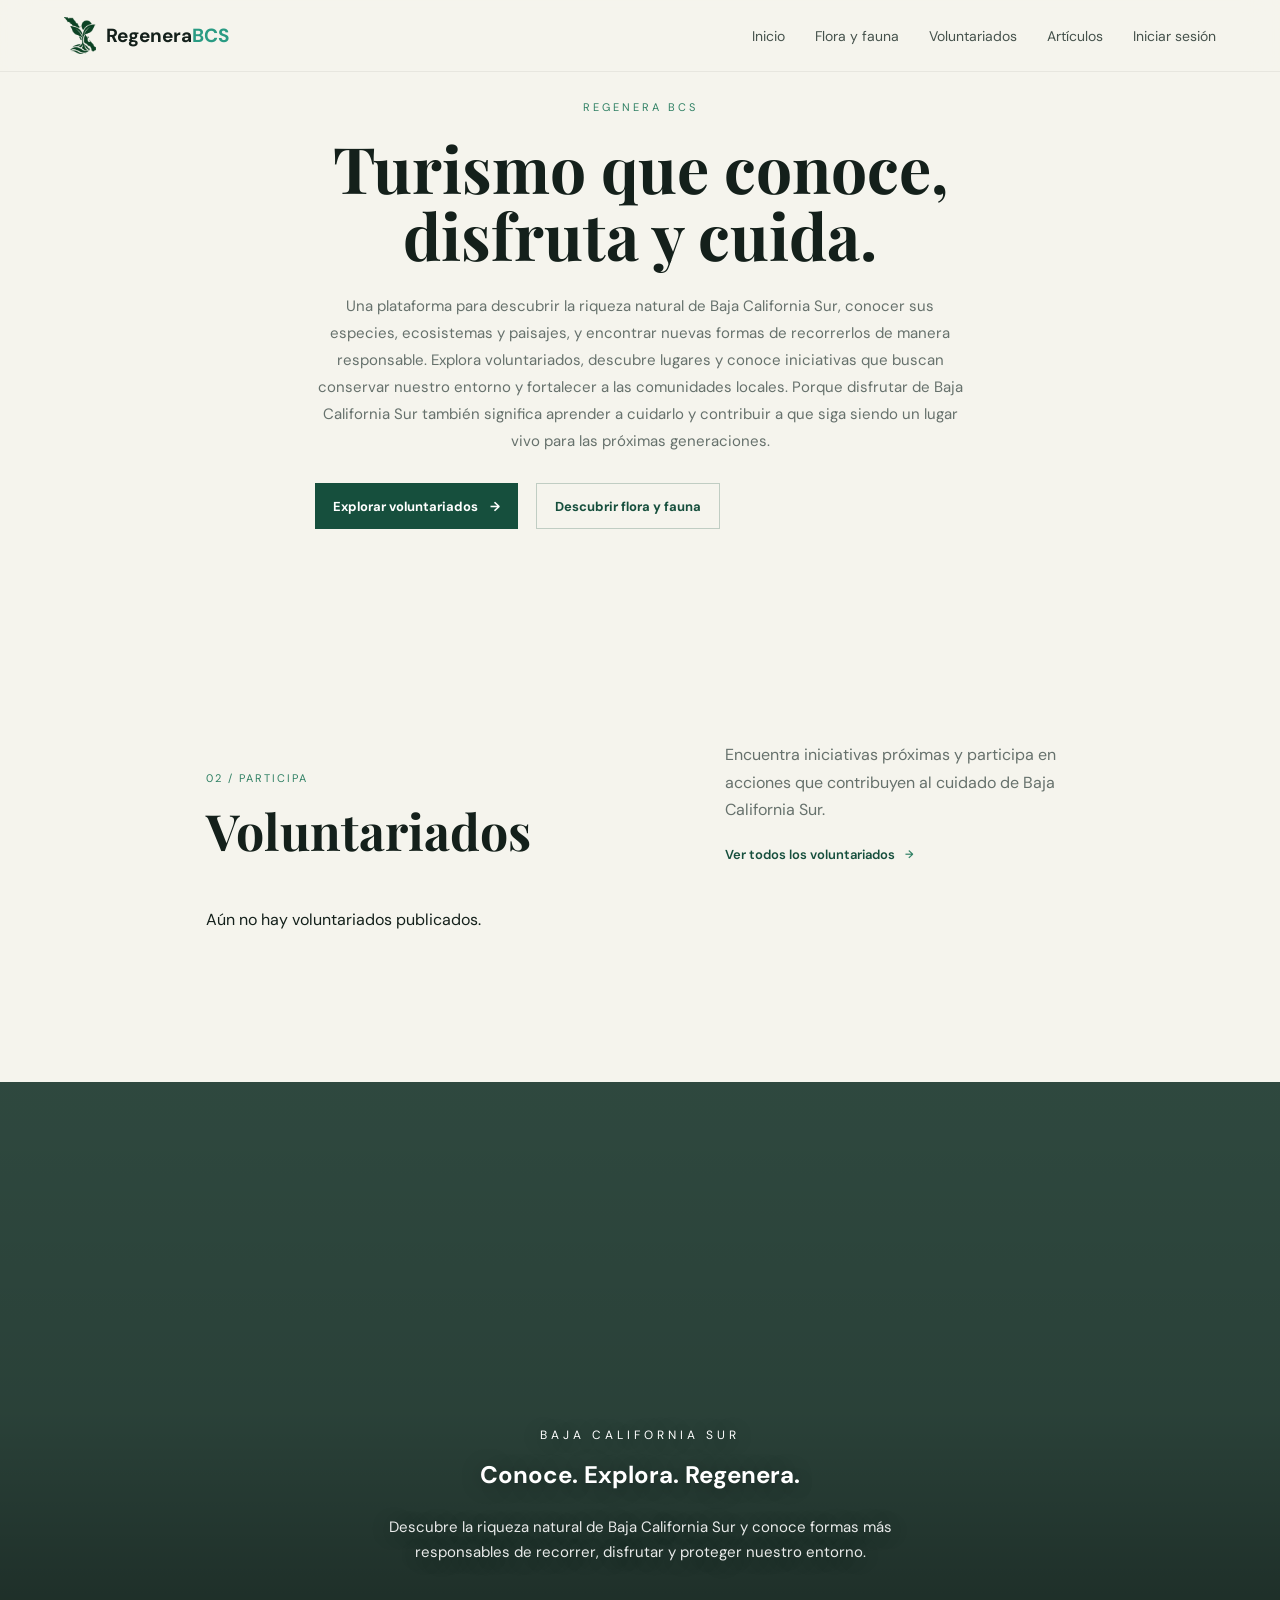
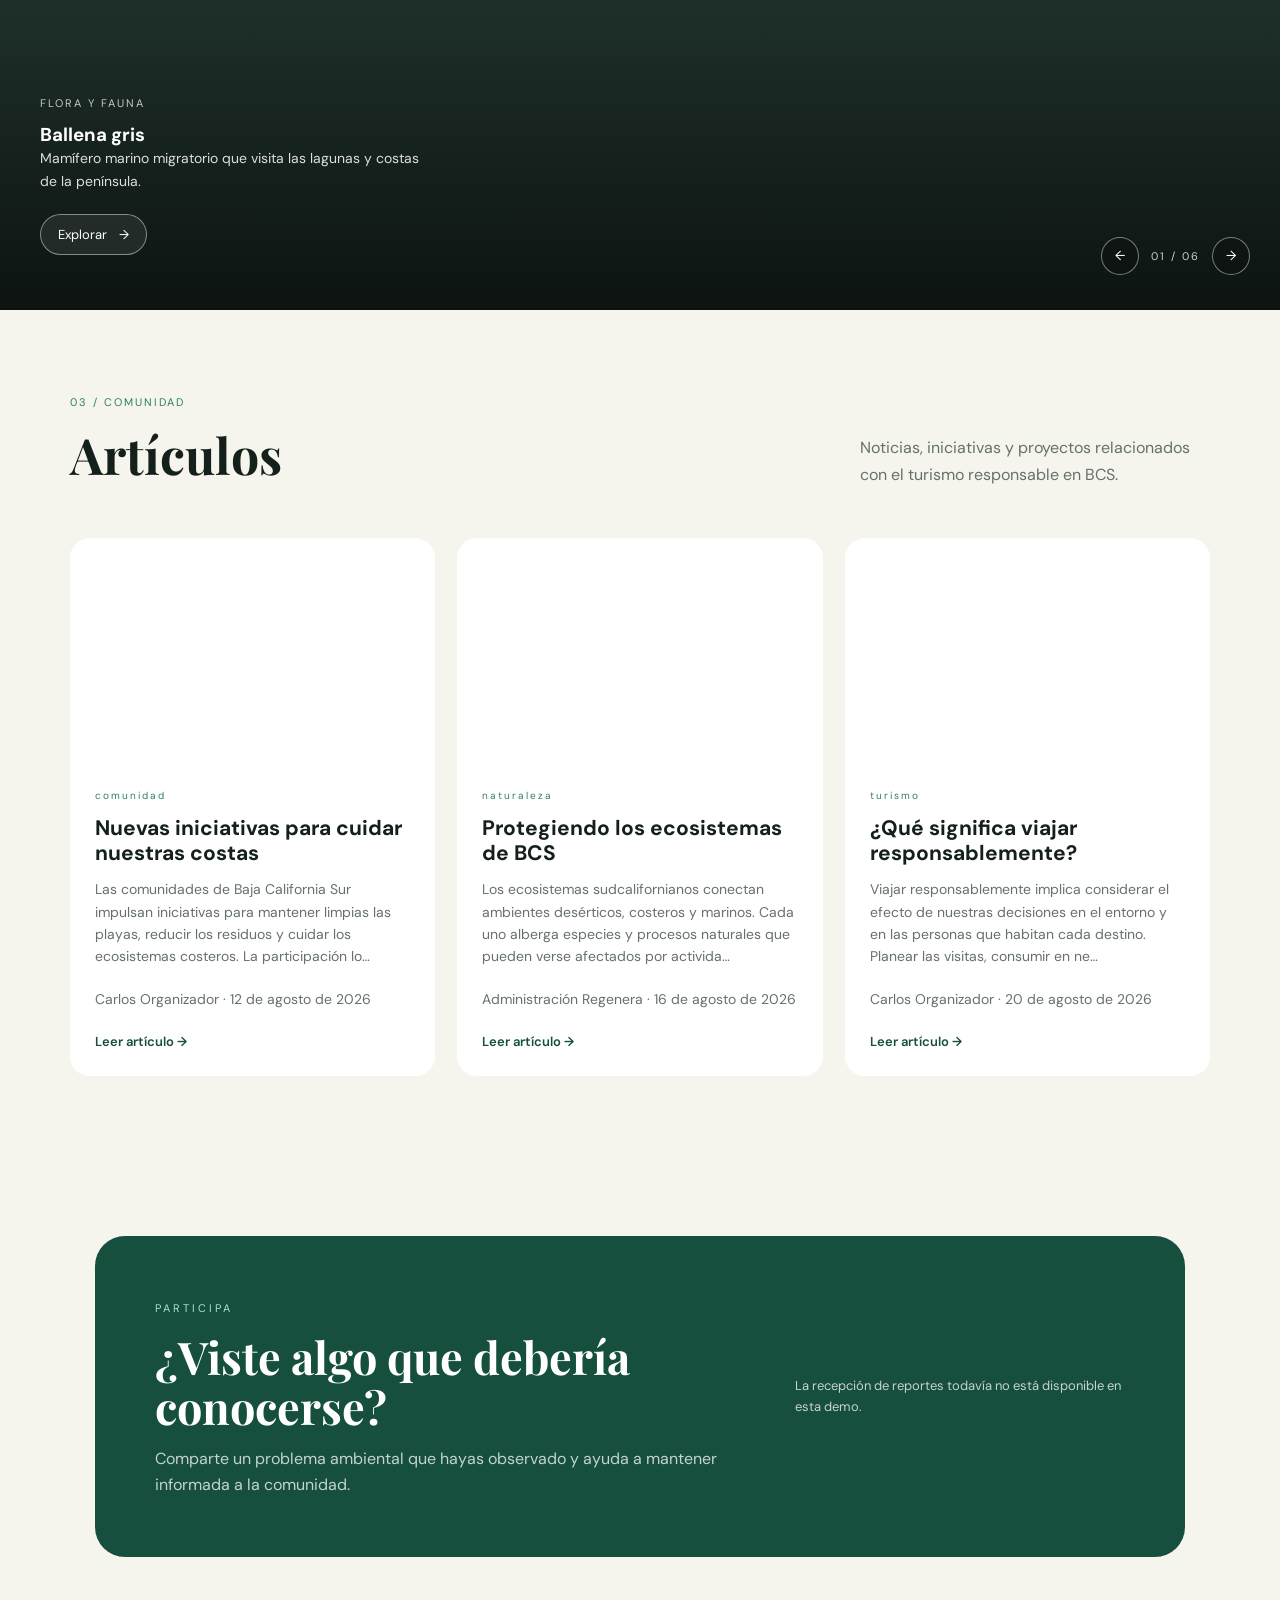
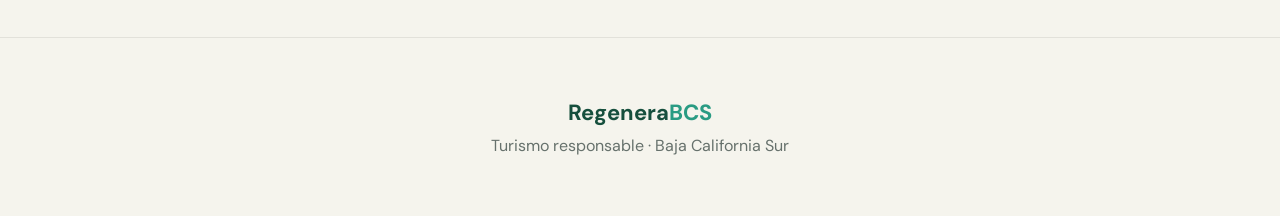
==== commit e9a9dc4f: "feat(frontend): mejorar navegación responsive, edición y moderación de contenidos, verificación de o" ====
--- a/index.html
+++ b/index.html
@@ -47,10 +47,6 @@
 
             <a href="articulos.html">
                 Artículos
-            </a>
-
-            <a href="#reporte">
-                Reportar
             </a>
 
             <a href="login.html" class="user-nav">
@@ -92,10 +88,6 @@
             Artículos
         </a>
 
-        <a href="#reporte">
-            Reportar
-        </a>
-
         <a href="login.html" class="user-nav">
             Iniciar sesión
         </a>
@@ -108,121 +100,6 @@
     ========================== -->
 
     <main id="inicio">
-
-        <!-- =========================
-             HERO / FLORA Y FAUNA
-        ========================== -->
-
-        <section class="hero">
-
-            <div
-                class="hero-panel"
-                id="floraPanel"
-            >
-
-                <div class="panel-background"></div>
-
-                <div class="panel-overlay"></div>
-
-
-                <!-- TEXTO CENTRAL -->
-
-                <div class="hero-content">
-
-                    <p class="hero-small">
-                        BAJA CALIFORNIA SUR
-                    </p>
-
-                    <h1>
-                        Conoce.
-                        <span>Explora.</span>
-                        Regenera.
-                    </h1>
-
-                    <p class="hero-description">
-                        Descubre la riqueza natural de Baja California Sur
-                        y conoce formas más responsables de recorrer,
-                        disfrutar y proteger nuestro entorno.
-                    </p>
-
-                </div>
-
-
-                <!-- INFORMACIÓN DE FLORA -->
-
-                <div class="panel-content">
-
-                    <span class="panel-category">
-                        Flora y fauna
-                    </span>
-
-                    <h2 id="floraTitle">
-                        Ballena gris
-                    </h2>
-
-                    <p id="floraDescription">
-                        Conoce una de las especies marinas más representativas
-                        de Baja California Sur.
-                    </p>
-
-                    <a
-                        href="detalle.html?tipo=flora&id=ff-01"
-                        class="panel-button"
-                        id="floraDetailLink"
-                    >
-                        Explorar
-
-                        <span>
-                            →
-                        </span>
-
-                    </a>
-
-                </div>
-
-
-                <!-- CONTROLES -->
-
-                <div class="panel-controls">
-
-                    <button
-                        id="floraPrev"
-                        aria-label="Anterior"
-                    >
-                        ←
-                    </button>
-
-                    <div class="panel-counter">
-
-                        <span id="floraCurrent">
-                            01
-                        </span>
-
-                        /
-
-                        <span id="floraTotal">
-                            04
-                        </span>
-
-                    </div>
-
-                    <button
-                        id="floraNext"
-                        aria-label="Siguiente"
-                    >
-                        →
-                    </button>
-
-                </div>
-
-            </div>
-
-        </section>
-
-
-        <!-- =========================
-             INTRO
-        ========================== -->
 
         <section class="intro">
 
@@ -247,6 +124,11 @@
                 siendo un lugar vivo para las próximas generaciones.
             </p>
 
+            <div class="home-actions">
+                <a class="home-primary-link" href="voluntariados.html">Explorar voluntariados <span>→</span></a>
+                <a class="home-secondary-link" href="flora.html">Descubrir flora y fauna</a>
+            </div>
+
         </section>
 
         <!-- =========================
@@ -276,6 +158,29 @@
 
         </section>
 
+        <section class="hero" aria-label="Especies de Baja California Sur">
+            <div class="hero-panel" id="floraPanel">
+                <div class="panel-background"></div>
+                <div class="panel-overlay"></div>
+                <div class="hero-content">
+                    <p class="hero-small">BAJA CALIFORNIA SUR</p>
+                    <h2>Conoce. <span>Explora.</span> Regenera.</h2>
+                    <p class="hero-description">Descubre la riqueza natural de Baja California Sur y conoce formas más responsables de recorrer, disfrutar y proteger nuestro entorno.</p>
+                </div>
+                <div class="panel-content">
+                    <span class="panel-category">Flora y fauna</span>
+                    <h3 id="floraTitle">Ballena gris</h3>
+                    <p id="floraDescription">Conoce una de las especies marinas más representativas de Baja California Sur.</p>
+                    <a href="detalle.html?tipo=flora&id=ff-01" class="panel-button" id="floraDetailLink">Explorar <span>→</span></a>
+                </div>
+                <div class="panel-controls">
+                    <button id="floraPrev" aria-label="Especie anterior">←</button>
+                    <div class="panel-counter"><span id="floraCurrent">01</span> / <span id="floraTotal">04</span></div>
+                    <button id="floraNext" aria-label="Siguiente especie">→</button>
+                </div>
+            </div>
+        </section>
+
 
         <!-- =========================
              ARTICULOS
@@ -342,17 +247,7 @@
 
             </div>
 
-            <a
-                href="#"
-                class="report-button"
-            >
-                Crear reporte
-
-                <span>
-                    →
-                </span>
-
-            </a>
+            <p class="report-unavailable">La recepción de reportes todavía no está disponible en esta demo.</p>
 
         </section>
 
--- a/style.css
+++ b/style.css
@@ -175,6 +175,54 @@
     cursor: pointer;
 }
 
+main#inicio {
+    display: flex;
+    flex-direction: column;
+}
+
+#inicio > .intro { order: 0; }
+#inicio > .volunteer-section { order: 1; }
+#inicio > .hero { order: 2; }
+#inicio > .articles-section { order: 3; }
+#inicio > .report-section { order: 4; }
+
+.home-actions {
+    display: flex;
+    flex-wrap: wrap;
+    align-items: center;
+    gap: 18px;
+    margin-top: 28px;
+}
+
+.home-primary-link,
+.home-secondary-link {
+    display: inline-flex;
+    min-height: 46px;
+    align-items: center;
+    justify-content: center;
+    gap: 12px;
+    padding: 0 18px;
+    font-size: 13px;
+    font-weight: 700;
+}
+
+.home-primary-link {
+    background: var(--green);
+    color: var(--white);
+}
+
+.home-secondary-link {
+    border: 1px solid rgba(22, 79, 61, .24);
+    color: var(--green);
+}
+
+.report-unavailable {
+    max-width: 330px;
+    color: rgba(255, 255, 255, .76);
+    font-size: 13px;
+    line-height: 1.6;
+}
+
 /* =========================
    MOBILE MENU
 ========================= */
--- a/contenido.css
+++ b/contenido.css
@@ -65,6 +65,7 @@
 }
 
 .status-cancelado,
+.status-cancelada,
 .status-rechazado,
 .status-urgente {
     background: #f9e5e1;
@@ -156,6 +157,54 @@
     margin: 0;
 }
 
+.volunteer-points {
+    display: inline-flex;
+    width: fit-content;
+    margin: 2px 0 12px;
+    padding: 6px 9px;
+    border-radius: 999px;
+    background: #f0f5ed;
+    color: #52744f;
+    font-size: 10px;
+    font-weight: 700;
+}
+
+.attendance-code-form {
+    display: grid;
+    gap: 8px;
+    max-width: 480px;
+    margin: 20px 0;
+    padding: 17px;
+    border: 1px solid rgba(20,32,27,.09);
+    border-radius: 12px;
+    background: #f8faf7;
+}
+
+.attendance-code-form input {
+    min-width: 0;
+    flex: 1;
+    padding: 11px 12px;
+    border: 1px solid rgba(20,32,27,.16);
+    border-radius: 8px;
+    font: inherit;
+}
+
+.attendance-code-form button {
+    padding: 11px 14px;
+    border: 0;
+    border-radius: 8px;
+    background: var(--green);
+    color: white;
+    font: inherit;
+    font-size: 12px;
+    font-weight: 700;
+    cursor: pointer;
+}
+
+.attendance-code-form .form-message {
+    margin: 0;
+}
+
 .detail-body h1,
 .create-panel h1,
 .detail-not-found h1 {
@@ -300,22 +349,230 @@
     font-weight: 600;
 }
 
-.article-page-card,
-.info-card,
-.article-card,
+.flora-filter-row {
+    display: flex;
+    flex-wrap: wrap;
+    align-items: center;
+    gap: 10px 14px;
+    margin: -35px 0 28px;
+    color: var(--gray);
+    font-size: 13px;
+}
+
+.flora-filter-row select,
+.flora-filter-row input {
+    min-height: 42px;
+    padding: 8px 11px;
+    border: 1px solid rgba(20, 32, 27, .16);
+    border-radius: 6px;
+    background: white;
+    color: var(--black);
+    font: inherit;
+}
+
+.flora-filter-row input {
+    flex: 1 1 240px;
+}
+
+.flora-scientific-name {
+    color: var(--gray);
+    font-size: 13px;
+    font-style: italic;
+}
+
+.flora-card-meta {
+    margin-top: 10px;
+    font-size: 12px !important;
+}
+
+.article-list-grid {
+    grid-template-columns: repeat(2, minmax(0, 1fr));
+}
+
+.article-create-tile {
+    min-height: 100%;
+    display: flex;
+    flex-direction: column;
+    align-items: flex-start;
+    justify-content: center;
+    gap: 12px;
+    padding: 30px;
+    border: 1px dashed rgba(22, 79, 61, .4);
+    background: #edf4ee;
+    color: var(--green);
+    transition: background .2s ease, border-color .2s ease;
+}
+
+.article-create-tile:hover,
+.article-create-tile:focus-visible {
+    border-color: var(--green);
+    background: #e3eee5;
+}
+
+.article-create-tile > span {
+    width: 48px;
+    height: 48px;
+    display: grid;
+    place-items: center;
+    border: 1px solid currentColor;
+    border-radius: 50%;
+    font-size: 28px;
+    line-height: 1;
+}
+
+.article-create-tile strong {
+    font-family: "Playfair Display", serif;
+    font-size: 24px;
+}
+
+.article-create-tile small {
+    max-width: 240px;
+    color: var(--gray);
+    line-height: 1.6;
+}
+
+.flora-detail-stages {
+    display: grid;
+    gap: 18px;
+    margin: 28px 0;
+}
+
+.flora-detail-stage,
+.article-references,
+.related-articles {
+    padding: 22px;
+    border-top: 1px solid rgba(20, 32, 27, .12);
+    background: #fbfcfa;
+}
+
+.flora-detail-stage > span {
+    color: var(--green-light);
+    font-size: 10px;
+    font-weight: 700;
+    letter-spacing: 1px;
+}
+
+.flora-detail-stage h2,
+.article-references h2,
+.related-articles h2 {
+    margin: 8px 0 14px;
+    font-family: "Playfair Display", serif;
+    font-size: 24px;
+}
+
+.flora-detail-stage > p,
+.detail-data-note {
+    color: var(--gray);
+    font-size: 13px;
+    line-height: 1.7;
+}
+
+.detail-data-note {
+    margin-top: 12px;
+    font-style: italic;
+}
+
+.detail-management-actions {
+    display: flex;
+    flex-wrap: wrap;
+    align-items: center;
+    gap: 8px;
+    margin: 24px 0;
+}
+
+.detail-management-actions .detail-action {
+    margin: 0;
+    text-align: center;
+}
+
+.detail-management-actions button[data-tooltip] {
+    position: relative;
+}
+
+.detail-management-actions button[data-tooltip]::after {
+    position: absolute;
+    z-index: 30;
+    bottom: calc(100% + 8px);
+    left: 50%;
+    width: max-content;
+    max-width: 220px;
+    padding: 7px 9px;
+    border-radius: 4px;
+    background: #14201b;
+    color: white;
+    content: attr(data-tooltip);
+    font-size: 11px;
+    line-height: 1.4;
+    white-space: normal;
+    opacity: 0;
+    visibility: hidden;
+    pointer-events: none;
+    transform: translateX(-50%);
+    transition: opacity .15s ease 1s, visibility 0s linear 1s;
+}
+
+.detail-management-actions button[data-tooltip]:hover::after,
+.detail-management-actions button[data-tooltip]:focus-visible::after {
+    opacity: 1;
+    visibility: visible;
+}
+
+@media (hover: none) {
+    .detail-management-actions button[data-tooltip]:active::after {
+        opacity: 1;
+        visibility: visible;
+        transition-delay: 0s;
+    }
+}
+
+.article-references li {
+    margin: 8px 0 0 20px;
+    color: var(--gray);
+}
+
+.related-articles > div {
+    display: grid;
+    gap: 10px;
+}
+
+.related-articles a {
+    color: var(--green);
+    font-size: 14px;
+    font-weight: 600;
+}
+
 .volunteer-card {
     cursor: pointer;
 }
 
-.article-page-card:focus-visible,
-.info-card:focus-visible,
-.article-card:focus-visible,
 .volunteer-card:focus-visible {
     outline: 3px solid var(--green-light);
     outline-offset: 3px;
 }
 
 @media (max-width: 600px) {
+    .article-list-grid {
+        grid-template-columns: 1fr;
+    }
+
+    .flora-filter-row {
+        margin-top: -25px;
+    }
+
+    .flora-filter-row label[for="floraSearch"] {
+        flex-basis: 100%;
+    }
+
+    .flora-filter-row input {
+        flex-basis: 100%;
+    }
+
+    .flora-detail-stage,
+    .article-references,
+    .related-articles {
+        padding: 18px 14px;
+    }
+
     .detail-page,
     .create-page {
         padding: 95px 18px 55px;
